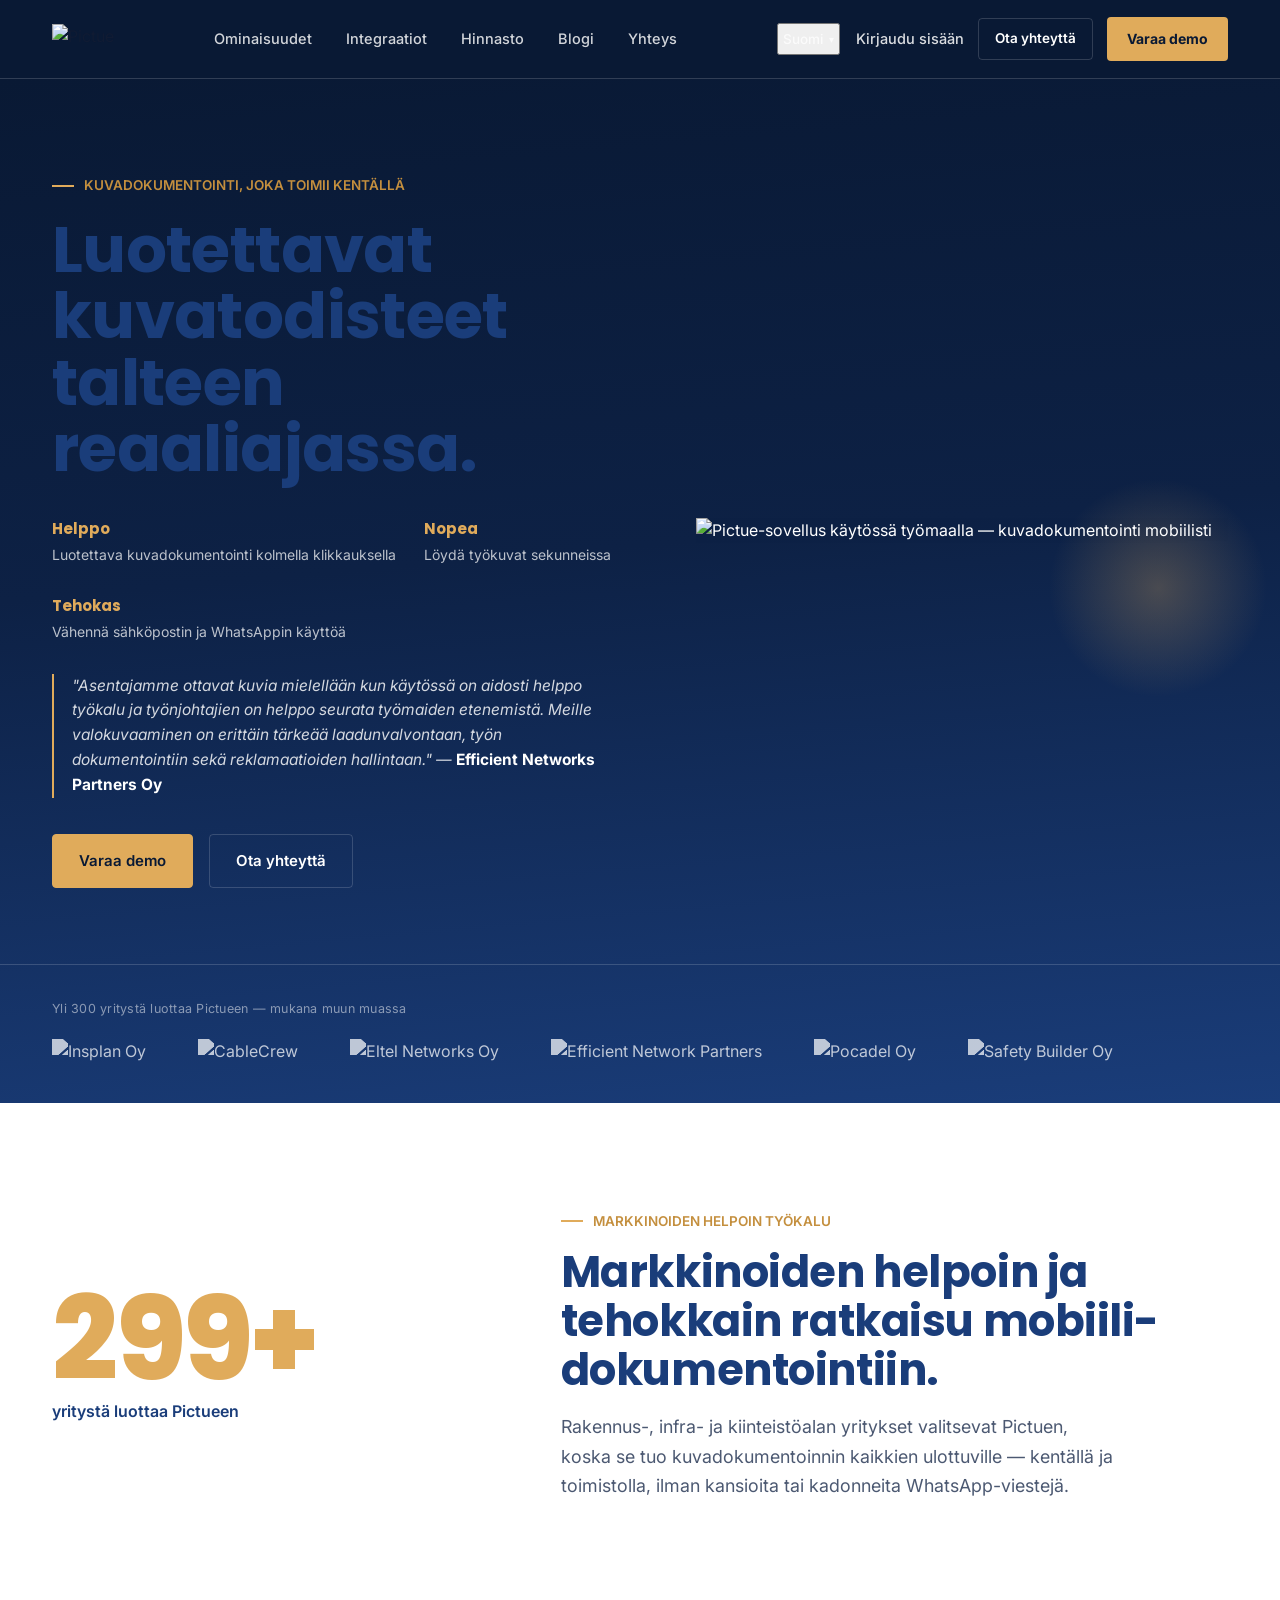
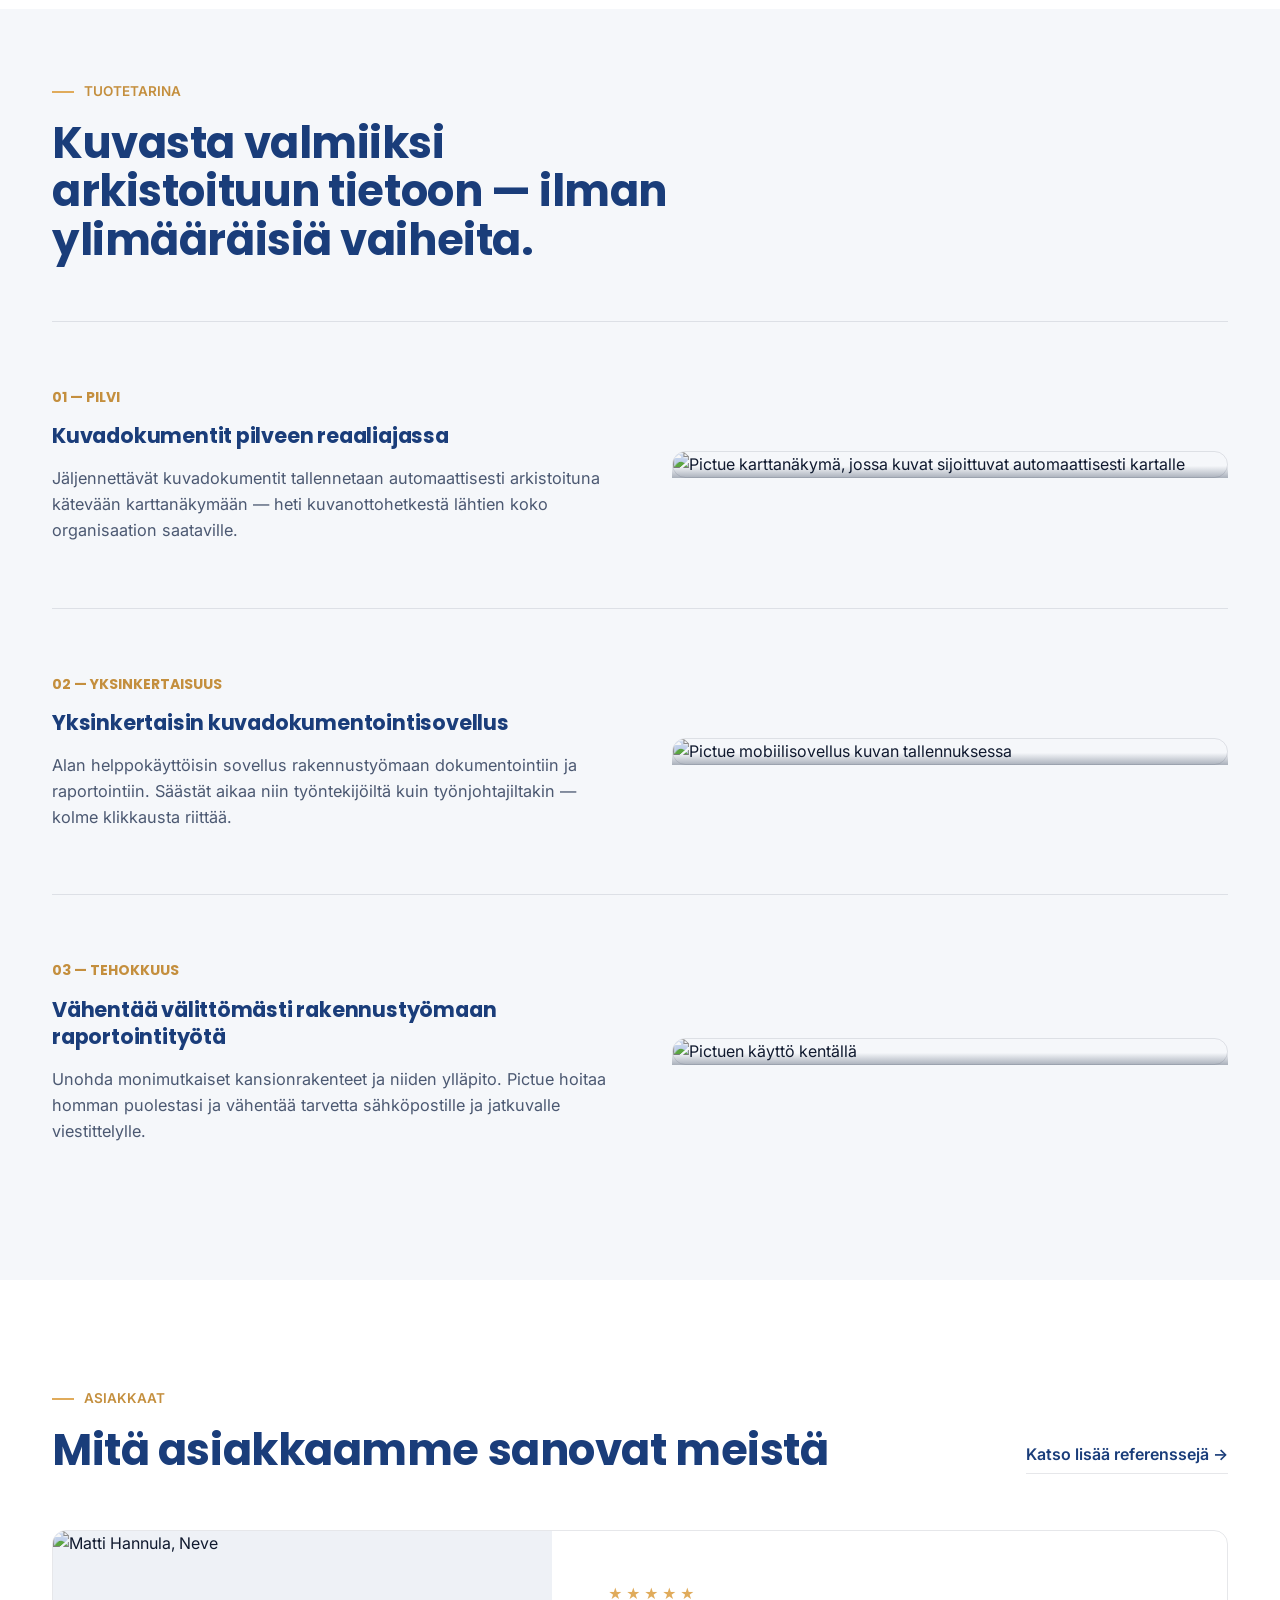
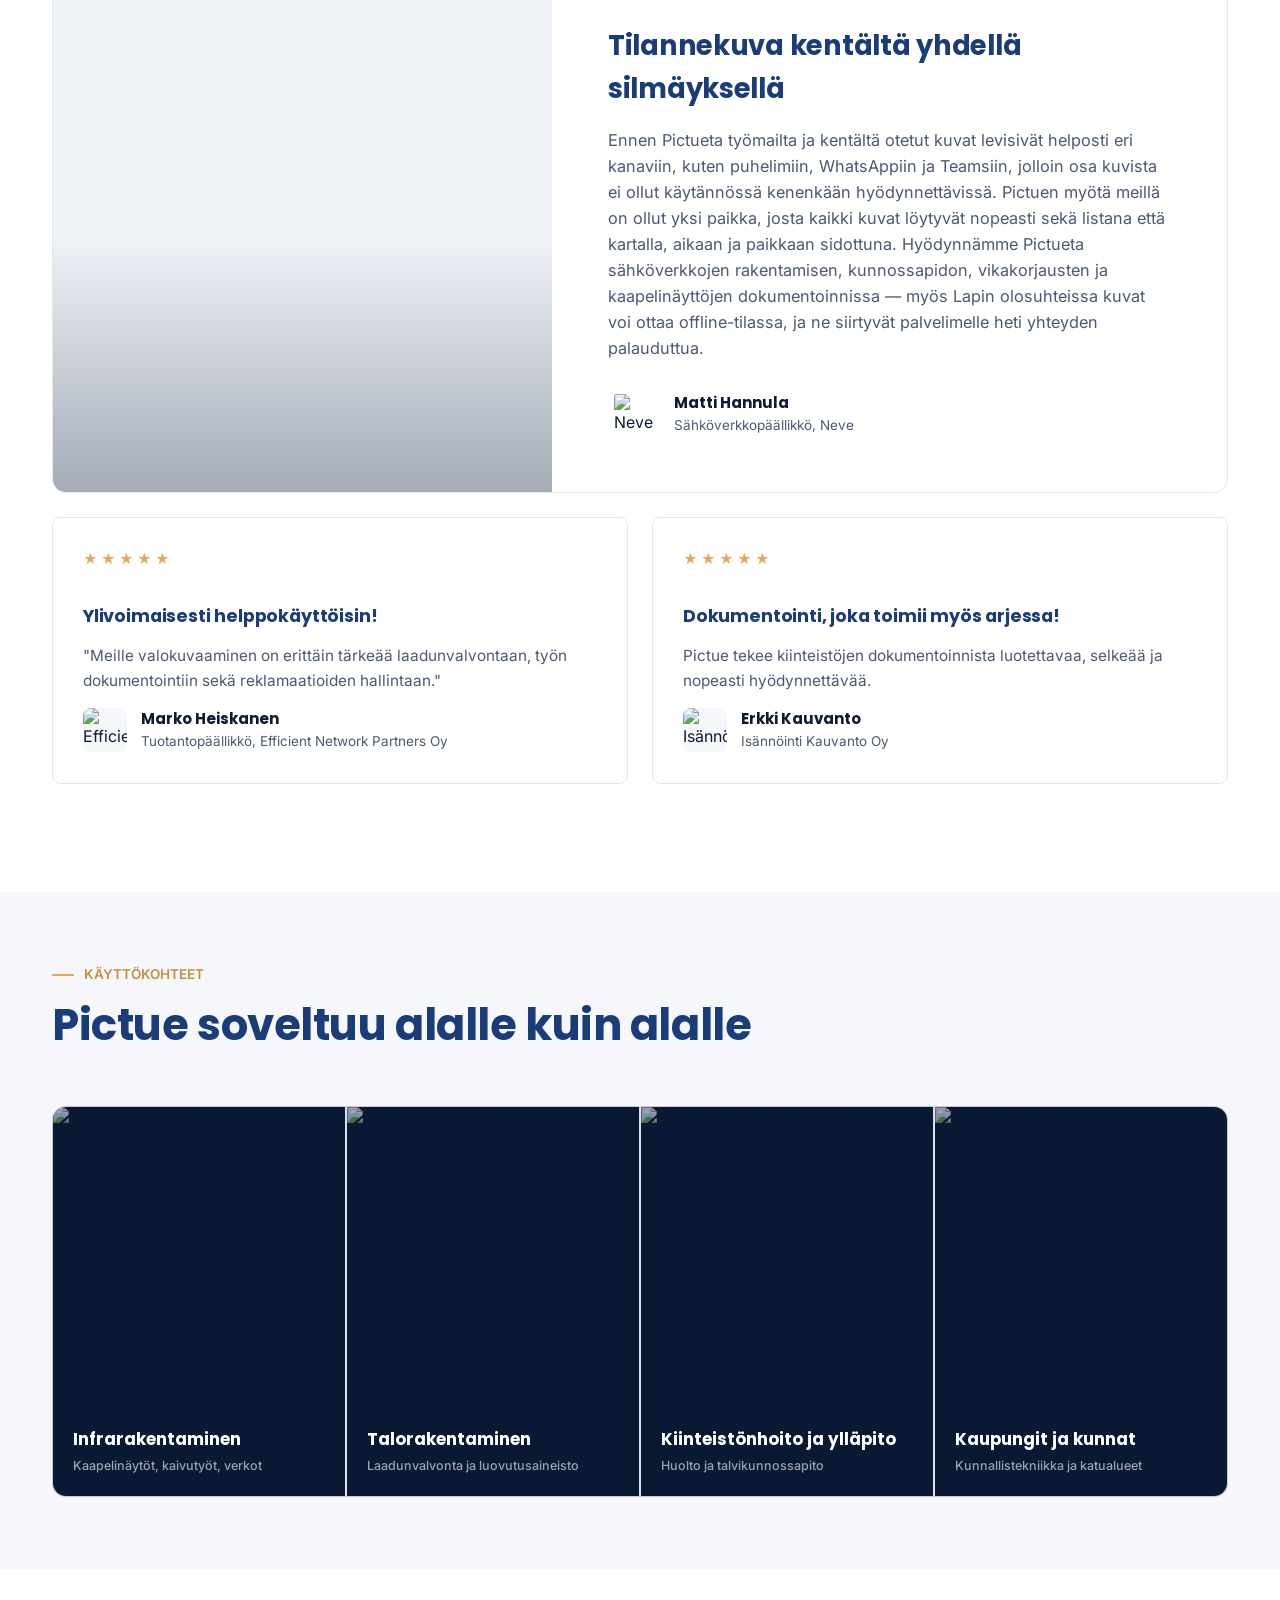
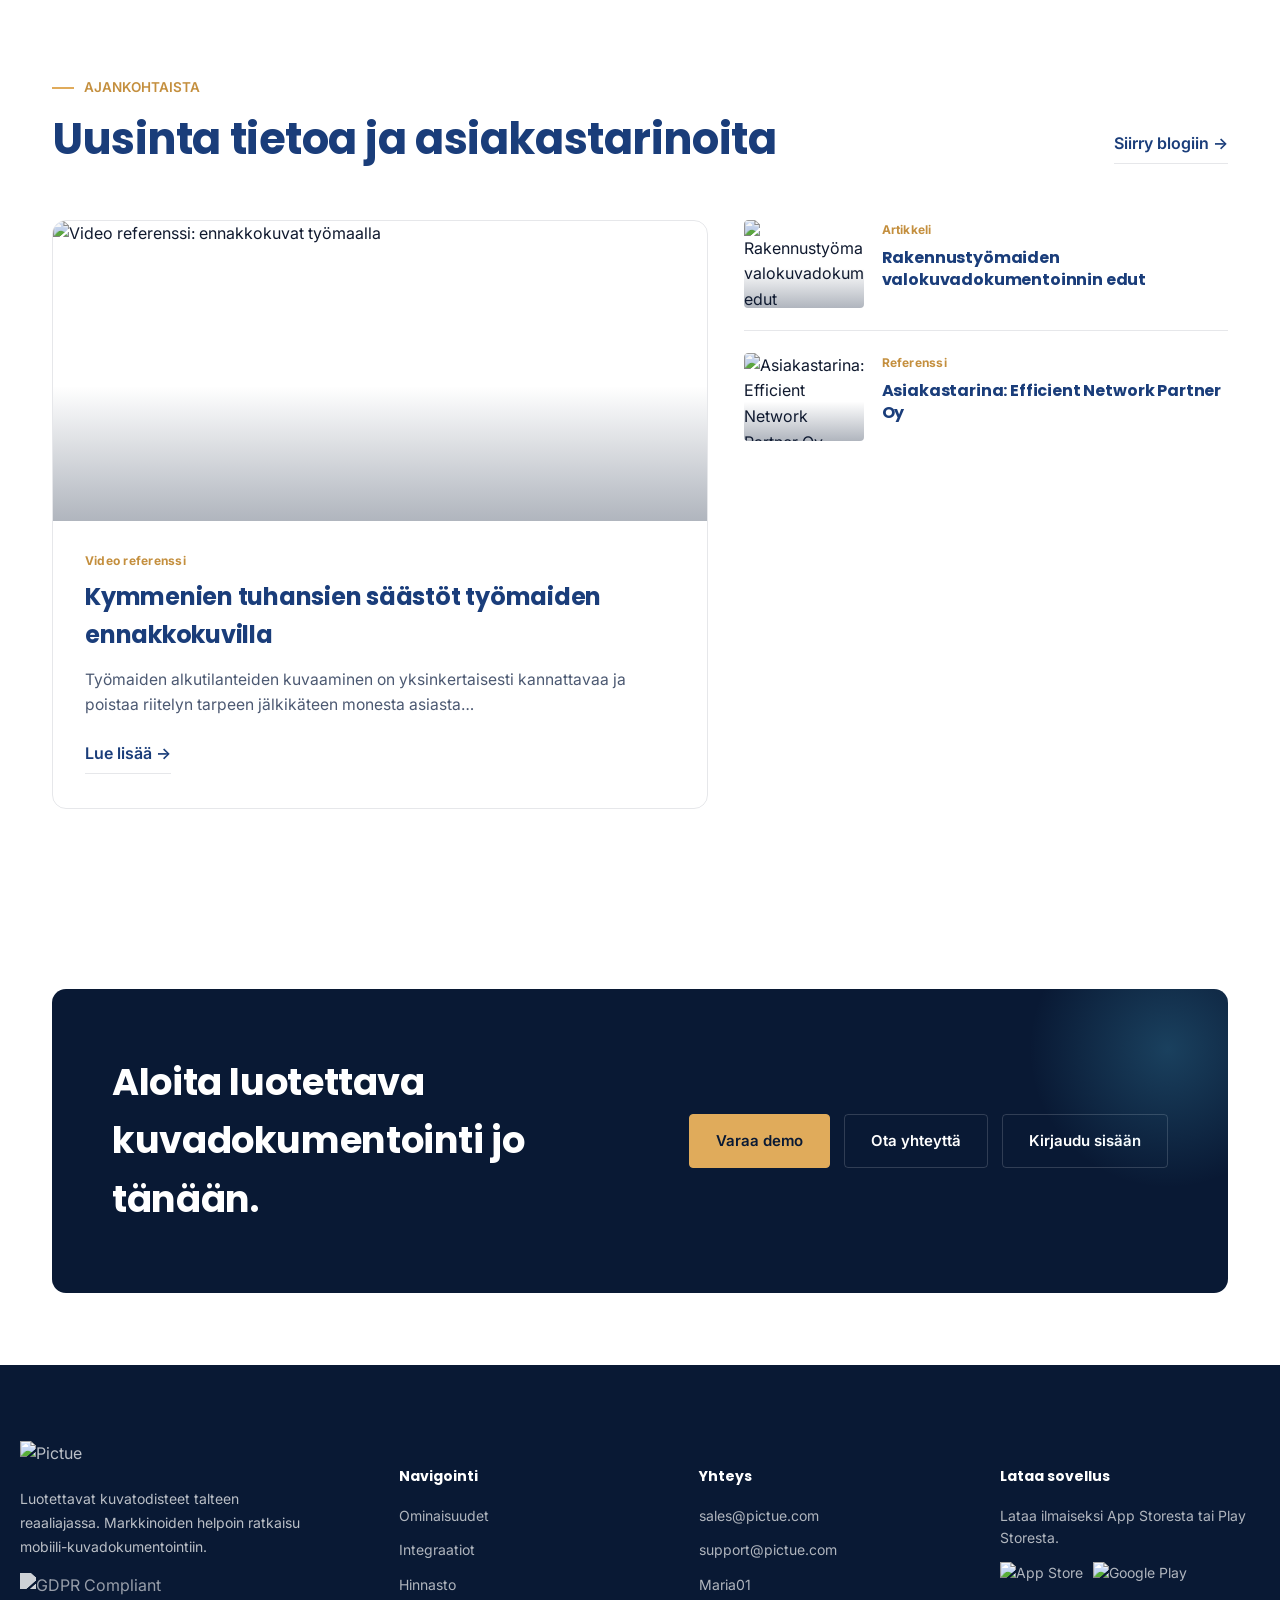
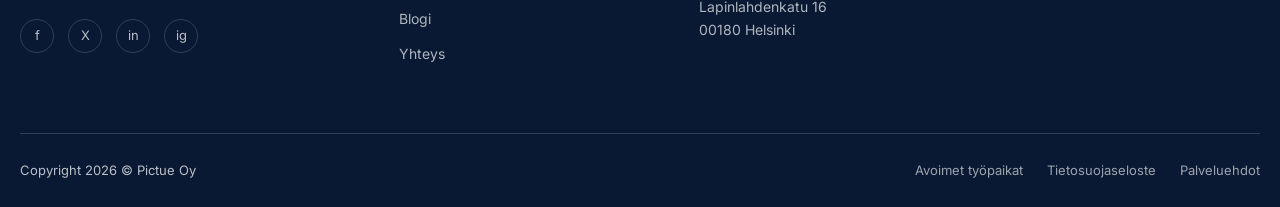
==== index.html @ f43bb25a "Add files via upload" ====
<!DOCTYPE html>
<html lang="fi">
<head>
<meta charset="UTF-8">
<meta name="viewport" content="width=device-width, initial-scale=1">
<title>Pictue — Luotettavat kuvatodisteet talteen reaaliajassa</title>
<meta name="description" content="Pictue on markkinoiden helpoin ja tehokkain ratkaisu mobiili-kuvadokumentointiin. Jo yli 300 yritystä luottaa Pictueen.">
<meta property="og:title" content="Pictue — Luotettavat kuvatodisteet talteen reaaliajassa">
<meta property="og:description" content="Markkinoiden helpoin ja tehokkain ratkaisu mobiili-dokumentointiin.">
<meta property="og:image" content="https://pictue.com/hubfs/Pictue-2.4.11-Kuvastatus.webp">
<meta property="og:type" content="website">
<link rel="stylesheet" href="styles.css">
</head>
<body>
<a href="#main" class="skip-link">Siirry sisältöön</a>

<header class="site-header">
  <div class="container nav-row">
    <a href="index.html" class="brand" aria-label="Pictue etusivulle"><img src="assets/Pictue-Logo-Light.png" alt="Pictue"></a>
    <nav class="nav-links" aria-label="Päänavigaatio">
      <a href="ominaisuudet.html">Ominaisuudet</a>
      <a href="integraatiot.html">Integraatiot</a>
      <a href="hinnasto.html">Hinnasto</a>
      <a href="blogi.html">Blogi</a>
      <a href="yhteys.html">Yhteys</a>
    </nav>
    <div class="nav-right">
      <div class="lang-switch">
        <button class="lang-current" aria-haspopup="true">Suomi <span class="chev">▾</span></button>
        <div class="lang-menu">
          <a href="index.html">Suomi</a>
          <a href="https://pictue.com/en-gb/frontpage">English – United Kingdom</a>
          <a href="https://pictue.com/sv-se/startsida">Svenska – Sverige</a>
        </div>
      </div>
      <div class="nav-cta">
        <a class="login" href="https://web.app.pictue.com">Kirjaudu sisään</a>
        <a class="btn-nav-outline" style="padding:9px 16px; font-size:13.5px; border-radius: var(--radius-s); font-weight:600;" href="yhteys.html">Ota yhteyttä</a>
        <a class="btn-nav" href="https://pictue.com/fi/varaa-esittely">Varaa demo</a>
      </div>
      <button class="burger" aria-label="Avaa valikko" aria-expanded="false"><span></span><span></span><span></span></button>
    </div>
  </div>
  <div class="mobile-panel">
    <a href="ominaisuudet.html">Ominaisuudet</a>
    <a href="integraatiot.html">Integraatiot</a>
    <a href="hinnasto.html">Hinnasto</a>
    <a href="blogi.html">Blogi</a>
    <a href="yhteys.html">Yhteys</a>
    <div class="mobile-ctas">
      <a class="btn btn-gold" href="https://pictue.com/fi/varaa-esittely">Varaa demo</a>
      <a class="btn btn-outline-light" href="yhteys.html">Ota yhteyttä</a>
      <a class="btn btn-outline-light" href="https://web.app.pictue.com">Kirjaudu sisään</a>
    </div>
    <div class="mobile-langs">
      <a href="index.html">FI</a>
      <a href="https://pictue.com/en-gb/frontpage">EN</a>
      <a href="https://pictue.com/sv-se/startsida">SV</a>
    </div>
  </div>
</header>

<main id="main">

  <!-- HERO -->
  <section class="hero">
    <div class="container hero-grid">
      <div class="reveal in">
        <div class="eyebrow">KUVADOKUMENTOINTI, JOKA TOIMII KENTÄLLÄ</div>
        <h1 class="display" style="margin-top:20px;">Luotettavat kuvatodisteet talteen reaaliajassa.</h1>
        <div class="hero-kicker">
          <div><strong>Helppo</strong>Luotettava kuvadokumentointi kolmella klikkauksella</div>
          <div><strong>Nopea</strong>Löydä työkuvat sekunneissa</div>
          <div><strong>Tehokas</strong>Vähennä sähköpostin ja WhatsAppin käyttöä</div>
        </div>
        <div class="hero-quote">
          "Asentajamme ottavat kuvia mielellään kun käytössä on aidosti helppo työkalu ja työnjohtajien on helppo seurata työmaiden etenemistä. Meille valokuvaaminen on erittäin tärkeää laadunvalvontaan, työn dokumentointiin sekä reklamaatioiden hallintaan." — <b>Efficient Networks Partners Oy</b>
        </div>
        <div class="hero-ctas">
          <a class="btn btn-gold" href="https://pictue.com/fi/varaa-esittely">Varaa demo</a>
          <a class="btn btn-outline-light" href="yhteys.html">Ota yhteyttä</a>
        </div>
      </div>
      <div class="hero-visual reveal in" style="transition-delay:.15s;">
        <img src="https://pictue.com/hubfs/Pictue-Mobile-Documentation-Work%20(1).png" alt="Pictue-sovellus käytössä työmaalla — kuvadokumentointi mobiilisti">
      </div>
    </div>
    <div class="logo-strip">
      <div class="container">
        <div class="label">Yli 300 yritystä luottaa Pictueen — mukana muun muassa</div>
        <div class="logo-track">
          <a href="https://www.insplan.fi/"><img src="https://pictue.com/hs-fs/hubfs/Pictue-Asiakas-Insplan-Oy.png?width=300&height=133&name=Pictue-Asiakas-Insplan-Oy.png" alt="Insplan Oy"></a>
          <a href="https://www.cablecrew.fi/en/"><img src="https://pictue.com/hs-fs/hubfs/Pictue-Referenssi-CableCrew-Logo.png?width=1106&height=146&name=Pictue-Referenssi-CableCrew-Logo.png" alt="CableCrew"></a>
          <a href="https://www.eltelnetworks.fi/"><img src="https://pictue.com/hs-fs/hubfs/Pictue-Eltel-Networks-Oy.png?width=298&height=196&name=Pictue-Eltel-Networks-Oy.png" alt="Eltel Networks Oy"></a>
          <a href="https://enp.fi/"><img src="https://pictue.com/hs-fs/hubfs/Pictue-Efficient-Network-Partner.png?width=405&height=165&name=Pictue-Efficient-Network-Partner.png" alt="Efficient Network Partners"></a>
          <a href="https://pocadel.fi/"><img src="https://pictue.com/hs-fs/hubfs/Pictue-Pocadel-Oy%20(1).png?width=1540&height=500&name=Pictue-Pocadel-Oy%20(1).png" alt="Pocadel Oy"></a>
          <a href="https://www.safetybuilder.fi/"><img src="https://pictue.com/hs-fs/hubfs/Pictue-Safety-Builder-Oy.png?width=1536&height=313&name=Pictue-Safety-Builder-Oy.png" alt="Safety Builder Oy"></a>
        </div>
      </div>
    </div>
  </section>

  <!-- PROOF -->
  <section class="section-pad">
    <div class="container proof reveal">
      <div>
        <div class="proof-number"><span data-count-to="300" data-suffix="+">0+</span></div>
        <p style="margin-top:8px; font-weight:600; color:var(--navy);">yritystä luottaa Pictueen</p>
      </div>
      <div>
        <div class="eyebrow">MARKKINOIDEN HELPOIN TYÖKALU</div>
        <h2 class="section-title" style="margin-top:16px;">Markkinoiden helpoin ja tehokkain ratkaisu mobiili­dokumentointiin.</h2>
        <p class="lede" style="margin-top:18px; max-width:560px;">Rakennus-, infra- ja kiinteistöalan yritykset valitsevat Pictuen, koska se tuo kuvadokumentoinnin kaikkien ulottuville — kentällä ja toimistolla, ilman kansioita tai kadonneita WhatsApp-viestejä.</p>
      </div>
    </div>
  </section>

  <!-- PRODUCT STORY -->
  <section class="on-mist section-pad-sm">
    <div class="container">
      <div class="section-head reveal">
        <div>
          <div class="eyebrow">TUOTETARINA</div>
          <h2 class="section-title" style="margin-top:16px; max-width:640px;">Kuvasta valmiiksi arkistoituun tietoon — ilman ylimääräisiä vaiheita.</h2>
        </div>
      </div>

      <div class="story-row">
        <div class="story-copy reveal-left">
          <div class="story-index">01 — PILVI</div>
          <h3 class="card-title">Kuvadokumentit pilveen reaaliajassa</h3>
          <p>Jäljennettävät kuvadokumentit tallennetaan automaattisesti arkistoituna kätevään karttanäkymään — heti kuvanottohetkestä lähtien koko organisaation saataville.</p>
        </div>
        <div class="story-media reveal-right"><a class="img-fade" href="#"><img src="https://pictue.com/hs-fs/hubfs/Pictue-Photo-Documentation-Web-W.png?width=1710&height=1346&name=Pictue-Photo-Documentation-Web-W.png" alt="Pictue karttanäkymä, jossa kuvat sijoittuvat automaattisesti kartalle"></a></div>
      </div>

      <div class="story-row reverse">
        <div class="story-copy reveal-right">
          <div class="story-index">02 — YKSINKERTAISUUS</div>
          <h3 class="card-title">Yksinkertaisin kuvadokumentointisovellus</h3>
          <p>Alan helppokäyttöisin sovellus rakennustyömaan dokumentointiin ja raportointiin. Säästät aikaa niin työntekijöiltä kuin työnjohtajiltakin — kolme klikkausta riittää.</p>
        </div>
        <div class="story-media reveal-left"><a class="img-fade" href="#"><img src="https://pictue.com/hs-fs/hubfs/Pictue-Photo-Documentation-App-W.png?width=650&height=778&name=Pictue-Photo-Documentation-App-W.png" alt="Pictue mobiilisovellus kuvan tallennuksessa"></a></div>
      </div>

      <div class="story-row">
        <div class="story-copy reveal-left">
          <div class="story-index">03 — TEHOKKUUS</div>
          <h3 class="card-title">Vähentää välittömästi rakennustyömaan raportointityötä</h3>
          <p>Unohda monimutkaiset kansionrakenteet ja niiden ylläpito. Pictue hoitaa homman puolestasi ja vähentää tarvetta sähköpostille ja jatkuvalle viestittelylle.</p>
        </div>
        <div class="story-media reveal-right"><a class="img-fade" href="#"><img src="https://pictue.com/hubfs/Pictue-Mobile-Documentation-Work%20(1).png" alt="Pictuen käyttö kentällä"></a></div>
      </div>
    </div>
  </section>

  <!-- TESTIMONIALS -->
  <section class="section-pad">
    <div class="container">
      <div class="section-head reveal">
        <div>
          <div class="eyebrow">ASIAKKAAT</div>
          <h2 class="section-title" style="margin-top:16px;">Mitä asiakkaamme sanovat meistä</h2>
        </div>
        <a class="btn-ghost" href="https://pictue.com/referenssit">Katso lisää referenssejä →</a>
      </div>

      <div class="testimonial-feature reveal-zoom">
        <div class="tf-media img-fade">
          <img src="https://pictue.com/hs-fs/hubfs/matti-hannula.jpeg?width=600&height=600&name=matti-hannula.jpeg" alt="Matti Hannula, Neve">
        </div>
        <div class="tf-body">
          <div class="stars">★★★★★</div>
          <h3>Tilannekuva kentältä yhdellä silmäyksellä</h3>
          <p class="quote">Ennen Pictueta työmailta ja kentältä otetut kuvat levisivät helposti eri kanaviin, kuten puhelimiin, WhatsAppiin ja Teamsiin, jolloin osa kuvista ei ollut käytännössä kenenkään hyödynnettävissä. Pictuen myötä meillä on ollut yksi paikka, josta kaikki kuvat löytyvät nopeasti sekä listana että kartalla, aikaan ja paikkaan sidottuna. Hyödynnämme Pictueta sähköverkkojen rakentamisen, kunnossapidon, vikakorjausten ja kaapelinäyttöjen dokumentoinnissa — myös Lapin olosuhteissa kuvat voi ottaa offline-tilassa, ja ne siirtyvät palvelimelle heti yhteyden palauduttua.</p>
          <div class="tf-person">
            <img src="https://pictue.com/hs-fs/hubfs/neve_logo_orig_4col.png?width=200&height=200&name=neve_logo_orig_4col.png" alt="Neve logo" style="border-radius:8px; object-fit:contain; background:#fff; padding:6px;">
            <div>
              <div class="name">Matti Hannula</div>
              <div class="role">Sähköverkkopäällikkö, Neve</div>
            </div>
          </div>
        </div>
      </div>

      <div class="mini-testimonials reveal-stagger">
        <div class="mini-card">
          <div class="stars">★★★★★</div>
          <h4>Ylivoimaisesti helppokäyttöisin!</h4>
          <p>"Meille valokuvaaminen on erittäin tärkeää laadunvalvontaan, työn dokumentointiin sekä reklamaatioiden hallintaan."</p>
          <div class="tf-person">
            <img src="https://pictue.com/hs-fs/hubfs/ENP-logo-2023.png?width=80&height=33&name=ENP-logo-2023.png" alt="Efficient Network Partners Oy" style="width:44px; height:44px; border-radius:8px; object-fit:contain; background:var(--mist);">
            <div><div class="name">Marko Heiskanen</div><div class="role">Tuotantopäällikkö, Efficient Network Partners Oy</div></div>
          </div>
        </div>
        <div class="mini-card">
          <div class="stars">★★★★★</div>
          <h4>Dokumentointi, joka toimii myös arjessa!</h4>
          <p>Pictue tekee kiinteistöjen dokumentoinnista luotettavaa, selkeää ja nopeasti hyödynnettävää.</p>
          <div class="tf-person">
            <img src="https://pictue.com/hs-fs/hubfs/Is%C3%A4nn%C3%B6inti%20kauvanto.png?width=100&height=37&name=Is%C3%A4nn%C3%B6inti%20kauvanto.png" alt="Isännöinti Kauvanto Oy" style="width:44px; height:44px; border-radius:8px; object-fit:contain; background:var(--mist);">
            <div><div class="name">Erkki Kauvanto</div><div class="role">Isännöinti Kauvanto Oy</div></div>
          </div>
        </div>
      </div>
    </div>
  </section>

  <!-- INDUSTRIES -->
  <section class="on-mist section-pad-sm">
    <div class="container">
      <div class="section-head reveal">
        <div>
          <div class="eyebrow">KÄYTTÖKOHTEET</div>
          <h2 class="section-title" style="margin-top:16px;">Pictue soveltuu alalle kuin alalle</h2>
        </div>
      </div>
      <div class="industry-strip reveal">
        <a class="industry-tile" href="https://pictue.com/fi/infrarakentaminen">
          <img src="https://pictue.com/hs-fs/hubfs/Pictue-Asennus-Kaivuluvat-768x51.png?width=768&height=512&name=Pictue-Asennus-Kaivuluvat-768x51.png" alt="Infrarakentaminen">
          <div class="tag">Infrarakentaminen<small>Kaapelinäytöt, kaivutyöt, verkot</small></div>
        </a>
        <a class="industry-tile" href="https://pictue.com/fi/talorakentaminen">
          <img src="https://pictue.com/hs-fs/hubfs/Pictue-Asennus-Lattialammitys-76.png?width=768&height=512&name=Pictue-Asennus-Lattialammitys-76.png" alt="Talorakentaminen">
          <div class="tag">Talorakentaminen<small>Laadunvalvonta ja luovutusaineisto</small></div>
        </a>
        <a class="industry-tile" href="https://pictue.com/fi/kiinteistonhoito">
          <img src="https://pictue.com/hs-fs/hubfs/Pictue-Asennus-Talvikunnossapito.png?width=768&height=512&name=Pictue-Asennus-Talvikunnossapito.png" alt="Kiinteistönhoito ja ylläpito">
          <div class="tag">Kiinteistönhoito ja ylläpito<small>Huolto ja talvikunnossapito</small></div>
        </a>
        <a class="industry-tile" href="https://pictue.com/fi/kaupungit-ja-kunnat">
          <img src="https://pictue.com/hs-fs/hubfs/Pictue-Kaupungit-ja-Kunnat-768x5.png?width=768&height=512&name=Pictue-Kaupungit-ja-Kunnat-768x5.png" alt="Kaupungit ja kunnat">
          <div class="tag">Kaupungit ja kunnat<small>Kunnallistekniikka ja katualueet</small></div>
        </a>
      </div>
    </div>
  </section>

  <!-- LATEST -->
  <section class="section-pad">
    <div class="container">
      <div class="section-head reveal">
        <div>
          <div class="eyebrow">AJANKOHTAISTA</div>
          <h2 class="section-title" style="margin-top:16px;">Uusinta tietoa ja asiakastarinoita</h2>
        </div>
        <a class="btn-ghost" href="blogi.html">Siirry blogiin →</a>
      </div>
      <div class="article-grid reveal-stagger">
        <a class="article-feature" href="https://pictue.com/fi/pictue-blog/savings-of-tens-of-thousands-with-advance-photos-of-construction-sites">
          <div class="img-fade"><img src="https://pictue.com/hs-fs/hubfs/Pictue-Kaupungit-ja-Kunnat-768x5-1.png?width=768&height=512&name=Pictue-Kaupungit-ja-Kunnat-768x5-1.png" alt="Video referenssi: ennakkokuvat työmaalla"></div>
          <div class="body">
            <span class="article-tag">Video referenssi</span>
            <h3>Kymmenien tuhansien säästöt työmaiden ennakkokuvilla</h3>
            <p>Työmaiden alkutilanteiden kuvaaminen on yksinkertaisesti kannattavaa ja poistaa riitelyn tarpeen jälkikäteen monesta asiasta…</p>
            <span class="btn-ghost">Lue lisää →</span>
          </div>
        </a>
        <div class="article-list">
          <a class="article-row" href="https://pictue.com/fi/pictue-blog/the-benefits-of-photo-documentation-of-construction-sites">
            <div class="img-fade" style="width:120px; height:88px; border-radius: var(--radius-s); flex:none;"><img src="https://pictue.com/hs-fs/hubfs/Pictue-Rakennustyomaiden-Valokuv.png?width=2000&height=1125&name=Pictue-Rakennustyomaiden-Valokuv.png" alt="Rakennustyömaiden valokuvadokumentoinnin edut" style="width:100%; height:100%; object-fit:cover;"></div>
            <div><span class="article-tag">Artikkeli</span><h4>Rakennustyömaiden valokuvadokumentoinnin edut</h4></div>
          </a>
          <a class="article-row" href="https://pictue.com/fi/pictue-blog/customer-story-efficient-network-partner-oy">
            <div class="img-fade" style="width:120px; height:88px; border-radius: var(--radius-s); flex:none;"><img src="https://pictue.com/hs-fs/hubfs/Pictue-Asiakastarina-Efficient-N.png?width=1920&height=1280&name=Pictue-Asiakastarina-Efficient-N.png" alt="Asiakastarina: Efficient Network Partner Oy" style="width:100%; height:100%; object-fit:cover;"></div>
            <div><span class="article-tag">Referenssi</span><h4>Asiakastarina: Efficient Network Partner Oy</h4></div>
          </a>
        </div>
      </div>
    </div>
  </section>

  <!-- CTA BAND -->
  <section class="section-pad-sm">
    <div class="container">
      <div class="cta-band reveal">
        <h2>Aloita luotettava kuvadokumentointi jo tänään.</h2>
        <div class="cta-actions">
          <a class="btn btn-gold" href="https://pictue.com/fi/varaa-esittely">Varaa demo</a>
          <a class="btn btn-outline-light" href="yhteys.html">Ota yhteyttä</a>
          <a class="btn btn-outline-light" href="https://web.app.pictue.com/login">Kirjaudu sisään</a>
        </div>
      </div>
    </div>
  </section>

</main>

<footer class="site-footer">
  <div class="container footer-top">
    <div class="footer-brand">
      <img src="assets/Pictue-Logo-Light.png" alt="Pictue">
      <p>Luotettavat kuvatodisteet talteen reaaliajassa. Markkinoiden helpoin ratkaisu mobiili-kuvadokumentointiin.</p>
      <img class="gdpr-badge" src="https://pictue.com/hs-fs/hubfs/Pictue-GDPR-Compliant.png" alt="GDPR Compliant">
      <div class="social-row">
        <a href="https://www.facebook.com/pictueofficial" aria-label="Facebook">f</a>
        <a href="https://x.com/Pictue_official" aria-label="X">X</a>
        <a href="https://www.linkedin.com/company/83029301" aria-label="LinkedIn">in</a>
        <a href="https://www.instagram.com/pictue_official" aria-label="Instagram">ig</a>
      </div>
    </div>
    <div class="footer-col">
      <h5>Navigointi</h5>
      <a href="ominaisuudet.html">Ominaisuudet</a>
      <a href="integraatiot.html">Integraatiot</a>
      <a href="hinnasto.html">Hinnasto</a>
      <a href="blogi.html">Blogi</a>
      <a href="yhteys.html">Yhteys</a>
    </div>
    <div class="footer-col">
      <h5>Yhteys</h5>
      <a href="mailto:sales@pictue.com">sales@pictue.com</a>
      <a href="mailto:support@pictue.com">support@pictue.com</a>
      <p>Maria01<br>Lapinlahdenkatu 16<br>00180 Helsinki</p>
    </div>
    <div class="footer-col">
      <h5>Lataa sovellus</h5>
      <p>Lataa ilmaiseksi App Storesta tai Play Storesta.</p>
      <div class="app-badges">
        <a href="https://apps.apple.com/fi/app/pictue/id1658549535?platform=iphone"><img src="https://pictue.com/hs-fs/hubfs/Pictue-Download-on-the-App-Store.png?width=300&height=92&name=Pictue-Download-on-the-App-Store.png" alt="App Store"></a>
        <a href="https://play.google.com/store/apps/details?id=com.pictue.pictue"><img src="https://pictue.com/hs-fs/hubfs/Pictue-Download-on-the-Play-Stor.png?width=300&height=92&name=Pictue-Download-on-the-Play-Stor.png" alt="Google Play"></a>
      </div>
    </div>
  </div>
  <div class="container footer-bottom">
    <span>Copyright 2026 © Pictue Oy</span>
    <div>
      <a href="#">Avoimet työpaikat</a>
      <a href="https://pictue.com/privacy-policy/">Tietosuojaseloste</a>
      <a href="#">Palveluehdot</a>
    </div>
  </div>
</footer>

<script src="script.js"></script>
</body>
</html>
---- styles.css ----
/* ==========================================================================
   PICTUE — Premium redesign design system
   Color: #1A3D7A (navy, dominant) · #E0AB5B (gold, premium emphasis)
   #56CCF4 (cyan, interactive/secondary) · #FFFFFF (breathing space)
   Type: Sora (display) / Inter (body)
   ========================================================================== */

@import url('https://fonts.googleapis.com/css2?family=Poppins:wght@400;500;600;700;800&family=Inter:wght@400;500;600;700&display=swap');

:root{
  --navy: #1A3D7A;
  --navy-700: #14315F;
  --navy-900: #0D2145;
  --navy-950: #091934;
  --gold: #E0AB5B;
  --gold-600: #C48F3E;
  --cyan: #56CCF4;
  --cyan-600: #2FB4E0;
  --white: #FFFFFF;
  --ink: #101B33;
  --ink-soft: #4C5972;
  --mist: #F5F7FA;
  --mist-2: #EEF1F6;
  --line: rgba(16,27,51,0.10);
  --line-on-navy: rgba(255,255,255,0.16);

  --font-display: 'Poppins', 'Inter', system-ui, sans-serif;
  --font-body: 'Inter', 'Poppins', system-ui, sans-serif;

  --container: 1240px;
  --radius-s: 4px;
  --radius-m: 8px;
  --radius-l: 14px;
  --ease: cubic-bezier(.22,.68,0,1);
}

*,*::before,*::after{ box-sizing: border-box; }
html{ scroll-behavior: smooth; }
body{
  margin:0;
  font-family: var(--font-body);
  color: var(--ink);
  background: var(--white);
  -webkit-font-smoothing: antialiased;
  line-height: 1.6;
  font-size: 16px;
}
img{ max-width:100%; display:block; }
a{ color: inherit; text-decoration:none; }
ul{ margin:0; padding:0; list-style:none; }
button{ font-family: inherit; cursor:pointer; }
h1,h2,h3,h4{ font-family: var(--font-display); margin:0; color: var(--navy); font-weight:700; letter-spacing:-0.01em; }
p{ margin:0; }

.container{ max-width: var(--container); margin:0 auto; padding: 0 32px; }

@media (max-width: 720px){
  .container{ padding: 0 20px; }
  body{ font-size: 15.5px; }
}

/* ---------- Utility type scale ---------- */
.eyebrow{
  font-family: var(--font-body);
  font-size: 13.5px;
  font-weight: 600;
  color: var(--gold-600);
  display:flex;
  align-items:center;
  gap:10px;
}
.eyebrow::before{
  content:"";
  width:22px; height:2px;
  background: var(--gold);
  display:inline-block;
}
h1.display{ font-size: clamp(2.5rem, 5vw, 4.1rem); line-height: 1.04; }
h2.section-title{ font-size: clamp(1.9rem, 3.4vw, 2.8rem); line-height: 1.12; }
h3.card-title{ font-size: 1.3rem; line-height: 1.3; }
.lede{ font-size: clamp(1.05rem, 1.4vw, 1.2rem); color: var(--ink-soft); line-height:1.65; max-width: 640px; }

/* ---------- Buttons ---------- */
.btn{
  position:relative;
  display:inline-flex; align-items:center; justify-content:center; gap:8px;
  padding: 14px 26px;
  border-radius: var(--radius-s);
  font-weight: 600;
  font-size: 15px;
  border: 1px solid transparent;
  transition: transform .3s var(--ease), background .3s var(--ease), border-color .3s var(--ease), color .3s var(--ease), box-shadow .3s var(--ease);
  white-space: nowrap;
  overflow: hidden;
  isolation: isolate;
}
.btn::before{
  content:"";
  position:absolute; inset:0;
  background: linear-gradient(120deg, transparent 20%, rgba(255,255,255,.35) 42%, rgba(255,255,255,.35) 48%, transparent 70%);
  transform: translateX(-130%);
  transition: transform .65s var(--ease);
  z-index:1;
  pointer-events:none;
}
.btn:hover::before{ transform: translateX(130%); }
.btn > *{ position:relative; z-index:2; }
.btn-primary{ background: var(--navy); color:#fff; border-color: var(--navy); }
.btn-primary:hover{ background:#fff; color: var(--navy); border-color: var(--navy); transform: translateY(-3px); box-shadow: 0 14px 28px rgba(26,61,122,.22); }
.btn-gold{ background: var(--gold); color: var(--navy-950); border-color: var(--gold); }
.btn-gold:hover{ background: var(--navy); color: var(--gold); border-color: var(--navy); transform: translateY(-3px); box-shadow: 0 14px 28px rgba(13,33,69,.28); }
.btn-outline{ border-color: var(--navy); color: var(--navy); background:transparent; }
.btn-outline:hover{ background: var(--navy); color:#fff; border-color: var(--navy); transform: translateY(-3px); box-shadow: 0 10px 22px rgba(13,33,69,.18); }
.btn-outline-light{ border-color: var(--line-on-navy); color:#fff; background:transparent; }
.btn-outline-light:hover{ border-color:#fff; background:#fff; color: var(--navy); transform: translateY(-3px); box-shadow: 0 10px 26px rgba(0,0,0,.25); }
.btn-ghost{ color: var(--navy); font-weight:600; display:inline-flex; align-items:center; gap:6px; padding: 6px 0; border-bottom: 1px solid var(--line); border-radius:0; transition: gap .25s var(--ease), border-color .25s var(--ease), color .25s var(--ease); }
.btn-ghost:hover{ border-color: var(--gold); color: var(--gold-600); gap:12px; }
.btn-ghost-light{ color:#fff; font-weight:600; display:inline-flex; align-items:center; gap:6px; padding:6px 0; border-bottom:1px solid var(--line-on-navy); border-radius:0; transition: gap .25s var(--ease), color .25s var(--ease), border-color .25s var(--ease); }
.btn-ghost-light:hover{ gap:12px; color: var(--gold); border-color: var(--gold); }
.btn-nav{ position:relative; overflow:hidden; isolation:isolate; background: var(--gold); color: var(--navy-950); transition: background .3s var(--ease), color .3s var(--ease), transform .3s var(--ease); }
.btn-nav:hover{ background: #fff; color: var(--navy); transform: translateY(-2px); }
.btn-nav::before{
  content:"";
  position:absolute; inset:0;
  background: linear-gradient(120deg, transparent 20%, rgba(255,255,255,.5) 42%, rgba(255,255,255,.5) 48%, transparent 70%);
  transform: translateX(-130%);
  transition: transform .6s var(--ease);
  z-index:1; pointer-events:none;
}
.btn-nav:hover::before{ transform: translateX(130%); }
.btn-nav > *{ position:relative; z-index:2; }
.btn-nav-outline{
  border: 1px solid var(--line-on-navy); color:#fff; background:transparent;
  transition: background .3s var(--ease), color .3s var(--ease), border-color .3s var(--ease), transform .3s var(--ease);
}
.btn-nav-outline:hover{ background:#fff; color: var(--navy); border-color:#fff; transform: translateY(-2px); }

/* ---------- Header / Nav ---------- */
.site-header{
  position: sticky; top:0; z-index: 200;
  background: var(--navy-950);
  border-bottom: 1px solid var(--line-on-navy);
}
.nav-row{
  display:flex; align-items:center; justify-content:space-between;
  height: 78px;
  transition: height .3s var(--ease);
}
.site-header.scrolled .nav-row{ height: 62px; }
.brand img{ height: 30px; width:auto; }
.nav-links{ display:flex; align-items:center; gap: 34px; }
.nav-links a{
  font-size: 14.5px; font-weight:500; color: rgba(255,255,255,.82);
  position:relative; padding: 6px 0;
  transition: color .2s;
}
.nav-links a:hover, .nav-links a.active{ color:#fff; }
.nav-links a.active::after{
  content:""; position:absolute; left:0; right:0; bottom:-2px; height:2px; background: var(--gold);
}
.nav-right{ display:flex; align-items:center; gap:16px; }
.lang-switch{ position: relative; }
.lang-current{ display:flex; align-items:center; gap:6px; color: rgba(255,255,255,.75); font-size:13.5px; font-weight:500; padding:6px 4px; transition: color .2s; }
.lang-current .chev{ display:inline-block; transition: transform .25s var(--ease); font-size:10px; }
.lang-switch:hover .lang-current, .lang-switch:focus-within .lang-current{ color:#fff; }
.lang-switch:hover .chev, .lang-switch:focus-within .chev{ transform: rotate(180deg); }
.lang-menu{
  position:absolute; top: 100%; right:0; margin-top:12px;
  background:#fff; border-radius: var(--radius-m); box-shadow: 0 20px 50px rgba(9,25,52,.28);
  min-width:220px; padding:6px; display:none; z-index: 50;
  opacity:0; transform: translateY(-6px);
  transition: opacity .2s var(--ease), transform .2s var(--ease);
}
.lang-switch:hover .lang-menu, .lang-switch:focus-within .lang-menu{ display:block; opacity:1; transform:none; }
.lang-menu a{ display:flex; align-items:center; justify-content:space-between; padding:10px 12px; border-radius:6px; color: var(--ink); font-size:14px; font-weight:500; transition: background .2s, color .2s, padding-left .2s; }
.lang-menu a:hover{ background: var(--mist); color: var(--navy); padding-left:16px; }
.lang-menu a.current{ color: var(--navy); font-weight:700; }
.lang-menu a.current::after{ content:"✓"; color: var(--gold); }
.nav-cta{ display:flex; align-items:center; gap:14px; }
.nav-cta a.login{ color: rgba(255,255,255,.85); font-size:14.5px; font-weight:500; }
.nav-cta a.login:hover{ color:#fff; }
.btn-nav{
  background: var(--gold); color: var(--navy-950); font-weight:700; font-size: 14px;
  padding: 11px 20px; border-radius: var(--radius-s);
  transition: background .2s, transform .2s;
}
.btn-nav:hover{ background:#fff; transform: translateY(-1px); }
.burger{ display:none; background:none; border:0; width:28px; height:20px; position:relative; }
.burger span{ position:absolute; left:0; right:0; height:2px; background:#fff; transition: all .25s; }
.burger span:nth-child(1){ top:0; }
.burger span:nth-child(2){ top:9px; }
.burger span:nth-child(3){ top:18px; }
.mobile-panel{
  display:none; position:fixed; inset:62px 0 0 0; background: var(--navy-950); z-index:150;
  padding: 24px 24px 40px; overflow-y:auto;
}
.mobile-panel.open{ display:block; }
.mobile-panel a{ display:block; padding: 16px 4px; font-size: 20px; color:#fff; border-bottom:1px solid var(--line-on-navy); font-family: var(--font-display); font-weight:600; }
.mobile-panel .mobile-ctas{ margin-top:24px; display:flex; flex-direction:column; gap:12px; }
.mobile-panel .mobile-langs{ margin-top:28px; display:flex; gap:16px; }
.mobile-panel .mobile-langs a{ border:0; padding:8px 0; font-size:14px; color: rgba(255,255,255,.7); font-family: var(--font-body); font-weight:500; }

@media (max-width: 980px){
  .nav-links, .nav-cta .login, .nav-cta .btn-nav-outline{ display:none; }
  .burger{ display:block; }
  .nav-cta .btn-nav{ padding: 9px 14px; font-size: 13px; }
  .lang-switch{ display:none; }
}

/* ---------- Sections generic ---------- */
section{ position: relative; }
.section-pad{ padding: 108px 0; }
.section-pad-sm{ padding: 72px 0; }
@media (max-width: 720px){
  .section-pad{ padding: 68px 0; }
  .section-pad-sm{ padding: 48px 0; }
}
.on-navy{ background: var(--navy-950); color: #fff; }
.on-navy h2, .on-navy h3, .on-navy h1{ color:#fff; }
.on-mist{ background: var(--mist); }
.section-head{ display:flex; align-items:flex-end; justify-content:space-between; gap:40px; margin-bottom: 56px; }
.section-head .lede{ margin-top:14px; }
@media (max-width: 780px){
  .section-head{ flex-direction:column; align-items:flex-start; gap:20px; margin-bottom:36px; }
}

/* ---------- Reveal on scroll (directional) ---------- */
.reveal{ opacity:0; transform: translateY(26px); transition: opacity .8s var(--ease), transform .8s var(--ease); }
.reveal.in{ opacity:1; transform:none; }
.reveal-left{ opacity:0; transform: translateX(-46px); transition: opacity .8s var(--ease), transform .8s var(--ease); }
.reveal-left.in{ opacity:1; transform:none; }
.reveal-right{ opacity:0; transform: translateX(46px); transition: opacity .8s var(--ease), transform .8s var(--ease); }
.reveal-right.in{ opacity:1; transform:none; }
.reveal-down{ opacity:0; transform: translateY(-26px); transition: opacity .8s var(--ease), transform .8s var(--ease); }
.reveal-down.in{ opacity:1; transform:none; }
.reveal-zoom{ opacity:0; transform: scale(.92); transition: opacity .8s var(--ease), transform .8s var(--ease); }
.reveal-zoom.in{ opacity:1; transform:none; }

.reveal-stagger > *{ opacity:0; transform: translateY(22px); transition: opacity .7s var(--ease), transform .7s var(--ease); }
.reveal-stagger.in > *{ opacity:1; transform:none; }
.reveal-stagger.in > *:nth-child(1){ transition-delay: .02s; }
.reveal-stagger.in > *:nth-child(2){ transition-delay: .10s; }
.reveal-stagger.in > *:nth-child(3){ transition-delay: .18s; }
.reveal-stagger.in > *:nth-child(4){ transition-delay: .26s; }
.reveal-stagger.in > *:nth-child(5){ transition-delay: .34s; }
.reveal-stagger.in > *:nth-child(6){ transition-delay: .42s; }

.reveal-stagger-x > *{ opacity:0; transform: translateX(-30px); transition: opacity .7s var(--ease), transform .7s var(--ease); }
.reveal-stagger-x.in > *{ opacity:1; transform:none; }
.reveal-stagger-x.in > *:nth-child(1){ transition-delay: .02s; }
.reveal-stagger-x.in > *:nth-child(2){ transition-delay: .10s; }
.reveal-stagger-x.in > *:nth-child(3){ transition-delay: .18s; }
.reveal-stagger-x.in > *:nth-child(4){ transition-delay: .26s; }
.reveal-stagger-x.in > *:nth-child(5){ transition-delay: .34s; }
.reveal-stagger-x.in > *:nth-child(6){ transition-delay: .42s; }

@media (prefers-reduced-motion: reduce){
  .reveal, .reveal-left, .reveal-right, .reveal-down, .reveal-zoom,
  .reveal-stagger > *, .reveal-stagger-x > *{ opacity:1 !important; transform:none !important; transition:none !important; }
}

/* ---------- Image fade / soft-focus reveal on hover ---------- */
.img-fade{ position:relative; overflow:hidden; display:block; }
.img-fade img{ transition: filter .55s var(--ease), transform .55s var(--ease); filter: saturate(.9) brightness(.97); }
.img-fade::after{
  content:"";
  position:absolute; inset:0;
  background: linear-gradient(180deg, rgba(9,25,52,0) 55%, rgba(9,25,52,.32) 100%);
  opacity:1;
  transition: opacity .5s var(--ease);
  pointer-events:none;
}
.img-fade:hover img{ filter: saturate(1.05) brightness(1.02); transform: scale(1.035); }
.img-fade:hover::after{ opacity:.35; }

.img-blur-reveal{ position:relative; overflow:hidden; display:block; }
.img-blur-reveal img{ transition: filter .6s var(--ease), transform .6s var(--ease); filter: blur(3px) brightness(.94); transform: scale(1.04); }
.img-blur-reveal:hover img, .img-blur-reveal.in img{ filter: blur(0) brightness(1); transform: scale(1); }

/* ---------- Hero ---------- */
.hero{
  background: linear-gradient(175deg, var(--navy-950) 0%, var(--navy-900) 46%, var(--navy) 100%);
  color:#fff;
  padding: 96px 0 0;
  overflow:hidden;
}
.hero-grid{
  display:grid; grid-template-columns: 1.05fr .95fr; gap: 56px; align-items:center;
  padding-bottom: 76px;
}
.hero-kicker{ display:flex; gap:28px; flex-wrap:wrap; margin: 34px 0 30px; }
.hero-kicker div{ font-size: 14px; color: rgba(255,255,255,.72); }
.hero-kicker strong{ display:block; color: var(--gold); font-family: var(--font-display); font-size:15px; margin-bottom:3px; }
.hero-quote{
  border-left: 2px solid var(--gold);
  padding-left: 18px;
  margin: 30px 0 36px;
  font-size: 15.5px;
  color: rgba(255,255,255,.82);
  max-width: 560px;
  font-style: italic;
}
.hero-quote b{ font-style: normal; color:#fff; }
.hero-ctas{ display:flex; gap:16px; flex-wrap:wrap; }
.hero-visual{ position:relative; }
.hero-visual img{
  display:block;
  width:100%;
  -webkit-mask-image: linear-gradient(180deg, #000 78%, transparent 100%);
  mask-image: linear-gradient(180deg, #000 78%, transparent 100%);
  filter: drop-shadow(0 30px 50px rgba(0,0,0,.35));
}
.hero-visual::before{
  content:"";
  position:absolute; top:-40px; right:-40px; width:220px; height:220px;
  background: radial-gradient(circle, rgba(224,171,91,.28), transparent 70%);
  z-index:0;
}
@media (max-width: 980px){
  .hero-grid{ grid-template-columns: 1fr; padding-bottom:50px; }
  .hero{ padding-top: 56px; }
  .hero-visual{ margin: 0 -20px; }
  .hero-visual img{ width: calc(100% + 40px); max-width:none; }
}

/* ---------- Logo strip ---------- */
.logo-strip{ padding: 34px 0; border-top: 1px solid var(--line-on-navy); }
.logo-strip .label{ font-size:12.5px; letter-spacing:.02em; color: rgba(255,255,255,.5); margin-bottom:20px; }
.logo-track{ display:flex; align-items:center; gap: 52px; flex-wrap:wrap; }
.logo-track img{ height: 30px; width:auto; object-fit:contain; filter: brightness(0) invert(1); opacity:.72; transition: opacity .2s; }
.logo-track img:hover{ opacity:1; }
.logo-strip.light{ border-top: 1px solid var(--line); }
.logo-strip.light .label{ color: var(--ink-soft); }
.logo-strip.light .logo-track img{ filter: grayscale(1); opacity:.55; }
.logo-strip.light .logo-track img:hover{ opacity: .95; }

/* ---------- Proof / stat section ---------- */
.proof{
  display:grid; grid-template-columns: .8fr 1.2fr; gap: 64px; align-items:center;
}
.proof-number{
  font-family: var(--font-display); font-weight:800; color: var(--navy);
  font-size: clamp(4.2rem, 9vw, 7.2rem); line-height:.9; letter-spacing:-0.02em;
}
.proof-number span{ color: var(--gold); }
@media (max-width: 900px){ .proof{ grid-template-columns:1fr; gap:28px; } }

/* ---------- Product story rows ---------- */
.story-row{
  display:grid; grid-template-columns: 1fr 1fr; gap: 64px; align-items:center;
  padding: 64px 0;
  border-top: 1px solid var(--line);
}
.story-row:first-of-type{ border-top:none; }
.story-row.reverse .story-media{ order: 2; }
.story-index{ font-family: var(--font-display); font-weight:700; color: var(--gold-600); font-size:14px; margin-bottom:14px; }
.story-media img{ border-radius: var(--radius-l); border:1px solid var(--line); }
.story-copy p{ color: var(--ink-soft); margin-top:16px; font-size:1.02rem; }
@media (max-width: 900px){
  .story-row, .story-row.reverse{ grid-template-columns:1fr; gap:26px; }
  .story-row.reverse .story-media{ order:0; }
}

/* ---------- Testimonials ---------- */
.testimonial-feature{
  display:grid; grid-template-columns: .85fr 1.15fr; gap:0; border:1px solid var(--line); border-radius: var(--radius-l); overflow:hidden;
}
.testimonial-feature .tf-media{ position:relative; background: var(--mist-2); }
.testimonial-feature .tf-media img{ width:100%; height:100%; object-fit:cover; min-height:340px; }
.testimonial-feature .tf-body{ padding: 52px 56px; display:flex; flex-direction:column; justify-content:center; }
.stars{ color: var(--gold); letter-spacing:3px; font-size:14px; margin-bottom:18px; }
.testimonial-feature h3{ font-size:1.7rem; margin-bottom:16px; }
.testimonial-feature p.quote{ color: var(--ink-soft); font-size:1.02rem; margin-bottom:26px; }
.tf-person{ display:flex; align-items:center; gap:14px; }
.tf-person img{ width:52px; height:52px; border-radius:50%; object-fit:cover; }
.tf-person .name{ font-weight:700; font-family: var(--font-display); font-size:15px; }
.tf-person .role{ font-size:13.5px; color: var(--ink-soft); }
@media (max-width: 860px){
  .testimonial-feature{ grid-template-columns:1fr; }
  .testimonial-feature .tf-body{ padding: 36px 26px; }
  .testimonial-feature .tf-media img{ min-height:220px; }
}

.mini-testimonials{ display:grid; grid-template-columns:1fr 1fr; gap:24px; margin-top:24px; }
.mini-card{ border:1px solid var(--line); border-radius: var(--radius-m); padding: 30px; display:flex; flex-direction:column; gap:14px; transition: transform .3s var(--ease), box-shadow .3s var(--ease); }
.mini-card:hover{ transform: translateY(-5px); box-shadow: 0 20px 40px rgba(13,33,69,.10); }
.mini-card h4{ font-family: var(--font-display); font-size:1.1rem; }
.mini-card p{ color: var(--ink-soft); font-size:.96rem; }
@media (max-width:760px){ .mini-testimonials{ grid-template-columns:1fr; } }

/* ---------- Industries ---------- */
.industry-strip{ display:grid; grid-template-columns: repeat(4,1fr); gap:2px; background: var(--line); border:1px solid var(--line); border-radius: var(--radius-l); overflow:hidden; }
.industry-tile{ position:relative; aspect-ratio: 3/4; overflow:hidden; background: var(--navy-950); }
.industry-tile img{ width:100%; height:100%; object-fit:cover; opacity:.62; transition: transform .6s var(--ease), opacity .4s; }
.industry-tile:hover img{ transform: scale(1.06); opacity:.42; }
.industry-tile .tag{ position:absolute; left:20px; bottom:20px; right:20px; color:#fff; font-family: var(--font-display); font-weight:700; font-size:1.05rem; }
.industry-tile .tag small{ display:block; font-family: var(--font-body); font-weight:500; font-size:12.5px; color: rgba(255,255,255,.6); margin-top:4px; }
@media (max-width: 900px){ .industry-strip{ grid-template-columns: repeat(2,1fr); } }

/* ---------- Article / blog cards ---------- */
.article-grid{ display:grid; grid-template-columns: 1.15fr .85fr; gap:36px; }
.article-feature{ border:1px solid var(--line); border-radius: var(--radius-l); overflow:hidden; display:flex; flex-direction:column; transition: transform .3s var(--ease), box-shadow .3s var(--ease); }
.article-feature:hover{ transform: translateY(-5px); box-shadow: 0 24px 48px rgba(13,33,69,.12); }
.article-feature img{ height:300px; width:100%; object-fit:cover; transition: transform .6s var(--ease); }
.article-feature:hover img{ transform: scale(1.04); }
.article-feature .body{ padding: 30px 32px 34px; }
.article-list{ display:flex; flex-direction:column; gap:22px; }
.article-row{ display:flex; gap:18px; border-bottom:1px solid var(--line); padding-bottom:22px; transition: transform .3s var(--ease); }
.article-row:hover{ transform: translateX(6px); }
.article-row:last-child{ border-bottom:none; padding-bottom:0; }
.article-row img{ width:120px; height:88px; object-fit:cover; border-radius: var(--radius-s); flex:none; overflow:hidden; transition: transform .5s var(--ease); }
.article-row:hover img{ transform: scale(1.06); }
.article-tag{ font-size:12px; font-weight:700; color: var(--gold-600); text-transform:none; letter-spacing:.02em; margin-bottom:8px; display:block; }
.article-row h4{ font-size:1rem; line-height:1.35; }
.article-feature h3{ font-size:1.5rem; margin: 6px 0 12px; }
.article-feature p{ color: var(--ink-soft); font-size:.98rem; margin-bottom:18px; }
@media (max-width:900px){ .article-grid{ grid-template-columns:1fr; } }

/* ---------- CTA band ---------- */
.cta-band{
  background: var(--navy-950);
  color:#fff;
  border-radius: var(--radius-l);
  padding: 64px 60px;
  display:flex; align-items:center; justify-content:space-between; gap:40px;
  position:relative; overflow:hidden;
}
.cta-band::after{
  content:""; position:absolute; right:-80px; top:-80px; width:280px; height:280px; border-radius:50%;
  background: radial-gradient(circle, rgba(86,204,244,.22), transparent 70%);
}
.cta-band h2{ color:#fff; font-size: clamp(1.7rem, 3vw, 2.3rem); max-width:520px; }
.cta-actions{ display:flex; gap:14px; flex-wrap:wrap; }
@media (max-width: 820px){
  .cta-band{ flex-direction:column; align-items:flex-start; padding: 44px 28px; }
}

/* ---------- Footer ---------- */
.site-footer{ background: var(--navy-950); color: rgba(255,255,255,.72); }
.footer-top{ display:grid; grid-template-columns: 1.3fr 1fr 1fr 1fr; gap:40px; padding: 76px 0 56px; border-bottom:1px solid var(--line-on-navy); }
.footer-brand img{ height:28px; margin-bottom:18px; }
.footer-brand p{ font-size:14px; max-width:280px; line-height:1.7; }
.footer-col h5{ color:#fff; font-family: var(--font-display); font-size:14px; margin-bottom:18px; }
.footer-col a, .footer-col p{ display:block; font-size:14px; margin-bottom:12px; color: rgba(255,255,255,.68); }
.footer-col a:hover{ color:#fff; }
.gdpr-badge{ height:40px; margin-top:14px; filter: brightness(0) invert(1); opacity:.8; }
.app-badges{ display:flex; gap:10px; margin-top:10px; }
.app-badges img{ height:36px; width:auto; }
.social-row{ display:flex; gap:14px; margin-top:6px; }
.social-row a{ width:34px; height:34px; border:1px solid var(--line-on-navy); border-radius:50%; display:flex; align-items:center; justify-content:center; font-size:13px; }
.footer-bottom{ display:flex; align-items:center; justify-content:space-between; padding: 26px 0; font-size:13px; flex-wrap:wrap; gap:12px; }
.footer-bottom a{ margin-left:20px; color: rgba(255,255,255,.6); }
.footer-bottom a:hover{ color:#fff; }
@media (max-width: 900px){
  .footer-top{ grid-template-columns: 1fr 1fr; row-gap: 36px; }
}
@media (max-width: 560px){
  .footer-top{ grid-template-columns: 1fr; }
}

/* ---------- Misc shared components used across inner pages ---------- */
.tag-pill{ display:inline-flex; align-items:center; padding:6px 14px; border-radius:40px; background: var(--mist-2); font-size:13px; font-weight:600; color: var(--navy); }
.divider{ height:1px; background: var(--line); width:100%; }
.badge-gold{ background: rgba(224,171,91,.14); color: var(--gold-600); border:1px solid rgba(224,171,91,.35); }

/* ---------- Integrations page: ecosystem illustration ---------- */
.eco-illustration{ padding: 56px 20px 40px; text-align:center; }
.eco-node{
  width:130px; height:130px; border-radius:50%;
  background: radial-gradient(circle at 32% 28%, var(--navy-700), var(--navy-950) 70%);
  color:#fff; display:flex; align-items:center; justify-content:center;
  font-family: var(--font-display); font-weight:700; font-size:1.05rem; letter-spacing:.02em;
  margin: 0 auto; position:relative; z-index:2;
  box-shadow: 0 0 0 10px rgba(224,171,91,.10), 0 30px 60px rgba(0,0,0,.35);
  animation: eco-pulse 3.2s ease-in-out infinite;
}
@keyframes eco-pulse{
  0%,100%{ box-shadow: 0 0 0 10px rgba(224,171,91,.10), 0 30px 60px rgba(0,0,0,.35); }
  50%{ box-shadow: 0 0 0 18px rgba(224,171,91,.16), 0 30px 60px rgba(0,0,0,.35); }
}
.eco-line{ width:2px; height:48px; background: linear-gradient(var(--gold), transparent); margin: 0 auto; }
.marquee{
  overflow:hidden; position:relative; padding: 22px 0 6px;
  -webkit-mask-image: linear-gradient(90deg, transparent, #000 10%, #000 90%, transparent);
  mask-image: linear-gradient(90deg, transparent, #000 10%, #000 90%, transparent);
}
.marquee-track{ display:flex; gap:48px; width:max-content; animation: marquee-scroll 26s linear infinite; }
.marquee-track span{
  font-family: var(--font-display); font-weight:600; font-size:14px; color: rgba(255,255,255,.55);
  border: 1px solid var(--line-on-navy); border-radius:30px; padding: 9px 20px; white-space:nowrap;
  transition: color .25s, border-color .25s;
}
.marquee:hover .marquee-track{ animation-play-state: paused; }
.marquee-track span:hover{ color:#fff; border-color: var(--gold); }
@keyframes marquee-scroll{ from{ transform: translateX(0); } to{ transform: translateX(-50%); } }
@media (prefers-reduced-motion: reduce){ .marquee-track{ animation: none; } .eco-node{ animation:none; } }

/* ---------- Integrations reel (carousel of flip cards) ---------- */
.reel-wrap{ display:flex; align-items:center; gap:18px; }
.reel-nav{
  flex:none; width:48px; height:48px; border-radius:50%; border:1px solid var(--line); background:#fff;
  display:flex; align-items:center; justify-content:center; font-size:20px; color: var(--navy);
  transition: background .25s, color .25s, transform .25s, box-shadow .25s;
}
.reel-nav:hover{ background: var(--navy); color:#fff; transform: scale(1.08); box-shadow: 0 12px 26px rgba(13,33,69,.22); }
.reel-track{
  display:flex; gap:24px; overflow-x:auto; scroll-snap-type:x mandatory; scroll-behavior:smooth;
  padding: 12px 4px 28px; flex:1; scrollbar-width: thin;
}
.reel-track::-webkit-scrollbar{ height:6px; }
.reel-track::-webkit-scrollbar-thumb{ background: var(--line); border-radius:10px; }
.reel-card{ flex: 0 0 300px; scroll-snap-align:start; }
@media (max-width: 640px){ .reel-card{ flex-basis: 82vw; } .reel-nav{ display:none; } }

.flip-card{ position:relative; width:100%; height:300px; perspective: 1500px; cursor:pointer; }
.flip-card-inner{
  position:relative; width:100%; height:100%; transition: transform .7s var(--ease);
  transform-style: preserve-3d;
}
.flip-card.flipped .flip-card-inner{ transform: rotateY(180deg); }
.flip-face{
  position:absolute; inset:0; backface-visibility:hidden; -webkit-backface-visibility:hidden;
  border:1px solid var(--line); border-radius: var(--radius-l); padding:26px;
  display:flex; flex-direction:column; gap:12px; background:#fff;
  transition: border-color .25s, box-shadow .25s;
}
.flip-card:hover .flip-face{ border-color: var(--cyan); box-shadow: 0 20px 44px rgba(13,33,69,.10); }
.flip-face .integration-logo{ height:40px; display:flex; align-items:center; }
.flip-face .integration-logo img{ max-height:40px; max-width:140px; object-fit:contain; }
.flip-face h4{ font-family: var(--font-display); font-size:1.05rem; }
.flip-face p{ color: var(--ink-soft); font-size:.92rem; line-height:1.55; }
.flip-hint{ margin-top:auto; font-size:12px; font-weight:600; color: var(--gold-600); display:flex; align-items:center; gap:6px; }
.flip-back{ transform: rotateY(180deg); background: var(--navy-950); border-color: var(--navy-950); color:#fff; }
.flip-back p{ color: rgba(255,255,255,.78); }
.flip-back .flip-hint{ color: var(--gold); }
.flip-back a{ margin-top:auto; font-weight:700; color: var(--gold); font-size:.9rem; }

.hub{ display:none; } /* legacy, superseded by .eco-illustration */
@media (max-width: 980px){ .integration-grid{ grid-template-columns: repeat(2,1fr); } }
@media (max-width: 620px){ .integration-grid{ grid-template-columns: 1fr; } }
.integration-card{
  border:1px solid var(--line); border-radius: var(--radius-l); padding: 30px;
  display:flex; flex-direction:column; gap:16px;
  transition: border-color .25s, transform .25s, box-shadow .25s;
  background:#fff;
}
.integration-card:hover{ border-color: var(--cyan); transform: translateY(-4px); box-shadow: 0 20px 44px rgba(13,33,69,.10); }
.integration-logo{
  height:44px; display:flex; align-items:center;
}
.integration-logo img{ max-height:44px; max-width:150px; object-fit:contain; }
.integration-card h4{ font-family: var(--font-display); font-size:1.08rem; }
.integration-card p{ color: var(--ink-soft); font-size:.94rem; }
.integration-card a{ font-weight:600; font-size:.9rem; color:var(--navy); margin-top:auto; }
.integration-card a:hover{ color: var(--cyan-600); }

.summary-list{ display:flex; flex-direction:column; gap:16px; }
.summary-list li{ display:flex; gap:14px; align-items:flex-start; font-size:1rem; color: var(--ink-soft); }
.summary-list .check{
  flex:none; width:26px; height:26px; border-radius:50%; background: rgba(224,171,91,.16); color: var(--gold-600);
  display:flex; align-items:center; justify-content:center; font-size:13px; font-weight:700; margin-top:2px;
}

/* ---------- Pricing page ---------- */
.pricing-grid{ display:grid; grid-template-columns: repeat(4, 1fr); gap: 20px; }
@media (max-width: 1100px){ .pricing-grid{ grid-template-columns: repeat(2,1fr); } }
@media (max-width: 620px){ .pricing-grid{ grid-template-columns: 1fr; } }
.plan-card{
  border:1px solid var(--line); border-radius: var(--radius-l); padding: 30px 26px; background:#fff;
  display:flex; flex-direction:column; gap:16px; position:relative;
  transition: transform .25s, box-shadow .25s, border-color .25s;
}
.plan-card:hover{ transform: translateY(-4px); box-shadow: 0 24px 50px rgba(13,33,69,.10); }
.plan-card.popular{ border-color: var(--gold); box-shadow: 0 24px 54px rgba(224,171,91,.18); }
.plan-badge{
  position:absolute; top:-13px; left:26px; background: var(--gold); color: var(--navy-950);
  font-size:12px; font-weight:700; padding:5px 12px; border-radius:20px;
}
.plan-name{ font-family: var(--font-display); font-weight:700; font-size:1.15rem; color: var(--navy-950); }
.plan-desc{ font-size:.92rem; color: var(--ink-soft); min-height:42px; line-height:1.5; }
.plan-price{ font-family: var(--font-display); font-weight:800; font-size:2.3rem; color: var(--navy); }
.plan-price small{ font-size:.9rem; font-weight:600; color: var(--ink-soft); }
.plan-team{ font-size:.88rem; color: var(--ink-soft); border-top:1px solid var(--line); padding-top:14px; }
.plan-card .btn{ margin-top:auto; width:100%; }

.benefit-grid{ display:grid; grid-template-columns: repeat(3,1fr); gap:18px 28px; }
@media (max-width: 760px){ .benefit-grid{ grid-template-columns: 1fr 1fr; } }
@media (max-width: 480px){ .benefit-grid{ grid-template-columns: 1fr; } }
.benefit-item{ display:flex; gap:12px; align-items:flex-start; font-size:.96rem; color: var(--ink-soft); }
.benefit-item .check{ flex:none; width:22px; height:22px; border-radius:50%; background: rgba(86,204,244,.16); color: var(--cyan-600); display:flex; align-items:center; justify-content:center; font-size:12px; font-weight:700; margin-top:2px; }

.calc-card{ border:1px solid var(--line); border-radius: var(--radius-l); padding: 44px; background:#fff; }
.calc-grid{ display:grid; grid-template-columns: 1.1fr .9fr; gap:48px; }
@media (max-width: 900px){ .calc-grid{ grid-template-columns:1fr; gap:32px; } }
.calc-field{ margin-bottom:26px; }
.calc-field label{ display:flex; justify-content:space-between; font-size:.92rem; font-weight:600; color: var(--navy-950); margin-bottom:10px; }
.calc-field output{ color: var(--gold-600); font-family: var(--font-display); }
input[type=range]{
  -webkit-appearance:none; width:100%; height:4px; border-radius:2px; background: var(--line); outline:none;
}
input[type=range]::-webkit-slider-thumb{
  -webkit-appearance:none; width:20px; height:20px; border-radius:50%; background: var(--navy); cursor:pointer; border:3px solid #fff; box-shadow: 0 0 0 1px var(--navy);
}
input[type=range]::-moz-range-thumb{ width:20px; height:20px; border-radius:50%; background: var(--navy); cursor:pointer; border:3px solid #fff; box-shadow: 0 0 0 1px var(--navy); }
.calc-result{ background: var(--navy-950); color:#fff; border-radius: var(--radius-l); padding: 34px; display:flex; flex-direction:column; gap:18px; }
.calc-result .row{ display:flex; justify-content:space-between; align-items:center; font-size:.95rem; padding-bottom:14px; border-bottom:1px solid var(--line-on-navy); }
.calc-result .row:last-of-type{ border-bottom:none; padding-bottom:0; }
.calc-result .row strong{ font-family: var(--font-display); font-size:1.3rem; }
.calc-result .headline{ font-size:.82rem; color: rgba(255,255,255,.6); text-transform:none; }
.calc-savings{ color: var(--gold); font-size:1.9rem !important; }
.calc-note{ display:flex; gap:14px; background: rgba(224,171,91,.08); border:1px solid rgba(224,171,91,.3); border-radius: var(--radius-m); padding:20px 22px; margin-top:28px; font-size:.92rem; color: var(--ink-soft); }
.calc-note .icon{ font-size:1.3rem; flex:none; }

.accordion{ border-top:1px solid var(--line); max-width: 820px; }
.accordion-item{ border-bottom:1px solid var(--line); }
.accordion-trigger{
  width:100%; text-align:left; background:none; border:0; padding: 24px 4px;
  display:flex; align-items:center; justify-content:space-between; gap:20px;
  font-family: var(--font-display); font-weight:600; font-size:1.02rem; color: var(--navy-950);
}
.accordion-trigger .plus{ flex:none; width:26px; height:26px; border-radius:50%; border:1px solid var(--line); display:flex; align-items:center; justify-content:center; transition: transform .3s; font-size:15px; color: var(--navy); }
.accordion-item.open .accordion-trigger .plus{ transform: rotate(45deg); background: var(--navy); color:#fff; border-color: var(--navy); }
.accordion-panel{ max-height:0; overflow:hidden; transition: max-height .35s var(--ease); }
.accordion-panel p{ padding: 0 4px 24px; color: var(--ink-soft); font-size:.98rem; max-width: 700px; }

/* ---------- Blog page ---------- */
.blog-toolbar{ display:flex; align-items:center; justify-content:space-between; gap:24px; flex-wrap:wrap; margin-bottom:48px; }
.blog-filters{ display:flex; gap:10px; flex-wrap:wrap; }
.blog-filters button{
  border:1px solid var(--line); background:#fff; padding:9px 18px; border-radius:30px; font-size:13.5px; font-weight:600; color: var(--ink-soft);
  transition: all .2s;
}
.blog-filters button.active, .blog-filters button:hover{ background: var(--navy); color:#fff; border-color:var(--navy); }
.blog-search{ position:relative; }
.blog-search input{
  border:1px solid var(--line); border-radius:30px; padding: 11px 20px 11px 40px; font-size:14px; width:260px;
  font-family: var(--font-body); background: var(--mist) url('data:image/svg+xml;utf8,<svg xmlns="http://www.w3.org/2000/svg" width="16" height="16" fill="none" stroke="%234C5972" stroke-width="2"><circle cx="6.5" cy="6.5" r="5"/><line x1="10.5" y1="10.5" x2="15" y2="15"/></svg>') no-repeat 14px center;
}
.blog-grid{ display:grid; grid-template-columns: repeat(3,1fr); gap:28px; }
@media (max-width: 980px){ .blog-grid{ grid-template-columns: repeat(2,1fr); } }
@media (max-width: 640px){ .blog-grid{ grid-template-columns: 1fr; } .blog-toolbar{ flex-direction:column; align-items:stretch; } .blog-search input{ width:100%; } }
.blog-card{ border:1px solid var(--line); border-radius: var(--radius-l); overflow:hidden; display:flex; flex-direction:column; background:#fff; transition: transform .25s, box-shadow .25s; }
.blog-card:hover{ transform: translateY(-4px); box-shadow: 0 22px 46px rgba(13,33,69,.10); }
.blog-card .thumb{ height:180px; background: var(--navy-950) linear-gradient(160deg, var(--navy-900), var(--navy)); position:relative; overflow:hidden; }
.blog-card .thumb img{ width:100%; height:100%; object-fit:cover; }
.blog-card .body{ padding:22px 24px 26px; display:flex; flex-direction:column; gap:10px; flex:1; }
.blog-card .meta{ font-size:12px; color: var(--ink-soft); display:flex; justify-content:space-between; }
.blog-card h3{ font-size:1.05rem; line-height:1.4; }
.blog-card-featured{ grid-column: span 2; display:grid; grid-template-columns: 1fr 1fr; }
.blog-card-featured .thumb{ height:auto; }
@media (max-width: 900px){ .blog-card-featured{ grid-column: span 1; grid-template-columns:1fr; } .blog-card-featured .thumb{ height:200px; } }

/* ---------- Contact page ---------- */
.contact-grid{ display:grid; grid-template-columns: repeat(3, 1fr); gap: 22px; }
@media (max-width: 820px){ .contact-grid{ grid-template-columns: 1fr; } }
.contact-card{ border:1px solid var(--line); border-radius: var(--radius-l); padding:32px; display:flex; flex-direction:column; gap:10px; transition: transform .3s var(--ease), box-shadow .3s var(--ease), border-color .3s var(--ease); }
.contact-card:hover{ transform: translateY(-6px); box-shadow: 0 24px 48px rgba(13,33,69,.12); border-color: var(--cyan); }
.contact-card .icon-badge{ width:52px; height:52px; border-radius:12px; background: var(--mist); display:flex; align-items:center; justify-content:center; margin-bottom:8px; transition: background .3s, transform .3s; }
.contact-card:hover .icon-badge{ background: rgba(86,204,244,.14); transform: scale(1.06); }
.contact-card .icon-badge img{ width:26px; height:26px; object-fit:contain; }
.contact-card h4{ font-family: var(--font-display); font-size:1.15rem; }
.contact-card a.value{ color: var(--navy); font-weight:600; font-size:1rem; }

.team-grid{ display:grid; grid-template-columns: repeat(4, 1fr); gap:24px; }
@media (max-width: 900px){ .team-grid{ grid-template-columns: repeat(2,1fr); } }
@media (max-width: 480px){ .team-grid{ grid-template-columns: 1fr; } }
.team-card{ border:1px solid var(--line); border-radius: var(--radius-l); padding:26px; text-align:left; transition: transform .3s var(--ease), box-shadow .3s var(--ease), border-color .3s var(--ease); background:#fff; }
.team-card:hover{ transform: translateY(-6px); box-shadow: 0 24px 48px rgba(13,33,69,.12); border-color: var(--gold); }
.team-avatar{ width:56px; height:56px; border-radius:50%; background: var(--navy); color:#fff; display:flex; align-items:center; justify-content:center; font-family: var(--font-display); font-weight:700; margin-bottom:16px; font-size:1.05rem; transition: transform .3s var(--ease), background .3s var(--ease); }
.team-card:hover .team-avatar{ background: var(--gold); color: var(--navy-950); transform: rotate(-6deg) scale(1.08); }
.team-card h4{ font-family: var(--font-display); font-size:1.02rem; }
.team-card .role{ font-size:.86rem; color: var(--gold-600); font-weight:600; margin:4px 0 12px; }
.team-card a{ display:block; font-size:.86rem; color: var(--ink-soft); margin-bottom:4px; }
.team-card a:hover{ color: var(--navy); }

.booking-panel{
  border-radius: var(--radius-l); background: var(--navy-950); color:#fff; padding: 56px;
  display:grid; grid-template-columns: 1fr 1fr; gap:40px; align-items:center;
}
@media (max-width: 820px){ .booking-panel{ grid-template-columns:1fr; padding:36px 26px; } }
.booking-slots{ display:flex; flex-direction:column; gap:10px; }
.booking-slot{ display:flex; justify-content:space-between; align-items:center; background: rgba(255,255,255,.06); border:1px solid var(--line-on-navy); border-radius: var(--radius-m); padding: 14px 18px; font-size:.92rem; }
.booking-slot span.day{ font-weight:600; }
.booking-slot .btn{ padding:8px 16px; font-size:13px; }

.billing-card{ border:1px solid var(--line); border-radius: var(--radius-l); padding: 30px; font-size:.94rem; color: var(--ink-soft); display:grid; grid-template-columns: repeat(2,1fr); gap:12px 30px; }
@media (max-width:560px){ .billing-card{ grid-template-columns:1fr; } }
.billing-card b{ color: var(--navy-950); }

.skip-link{ position:absolute; left:-999px; top:0; background:#fff; color:#000; padding:10px 16px; z-index:999; }
.skip-link:focus{ left:12px; top:12px; }

:focus-visible{ outline: 2px solid var(--cyan); outline-offset:2px; }
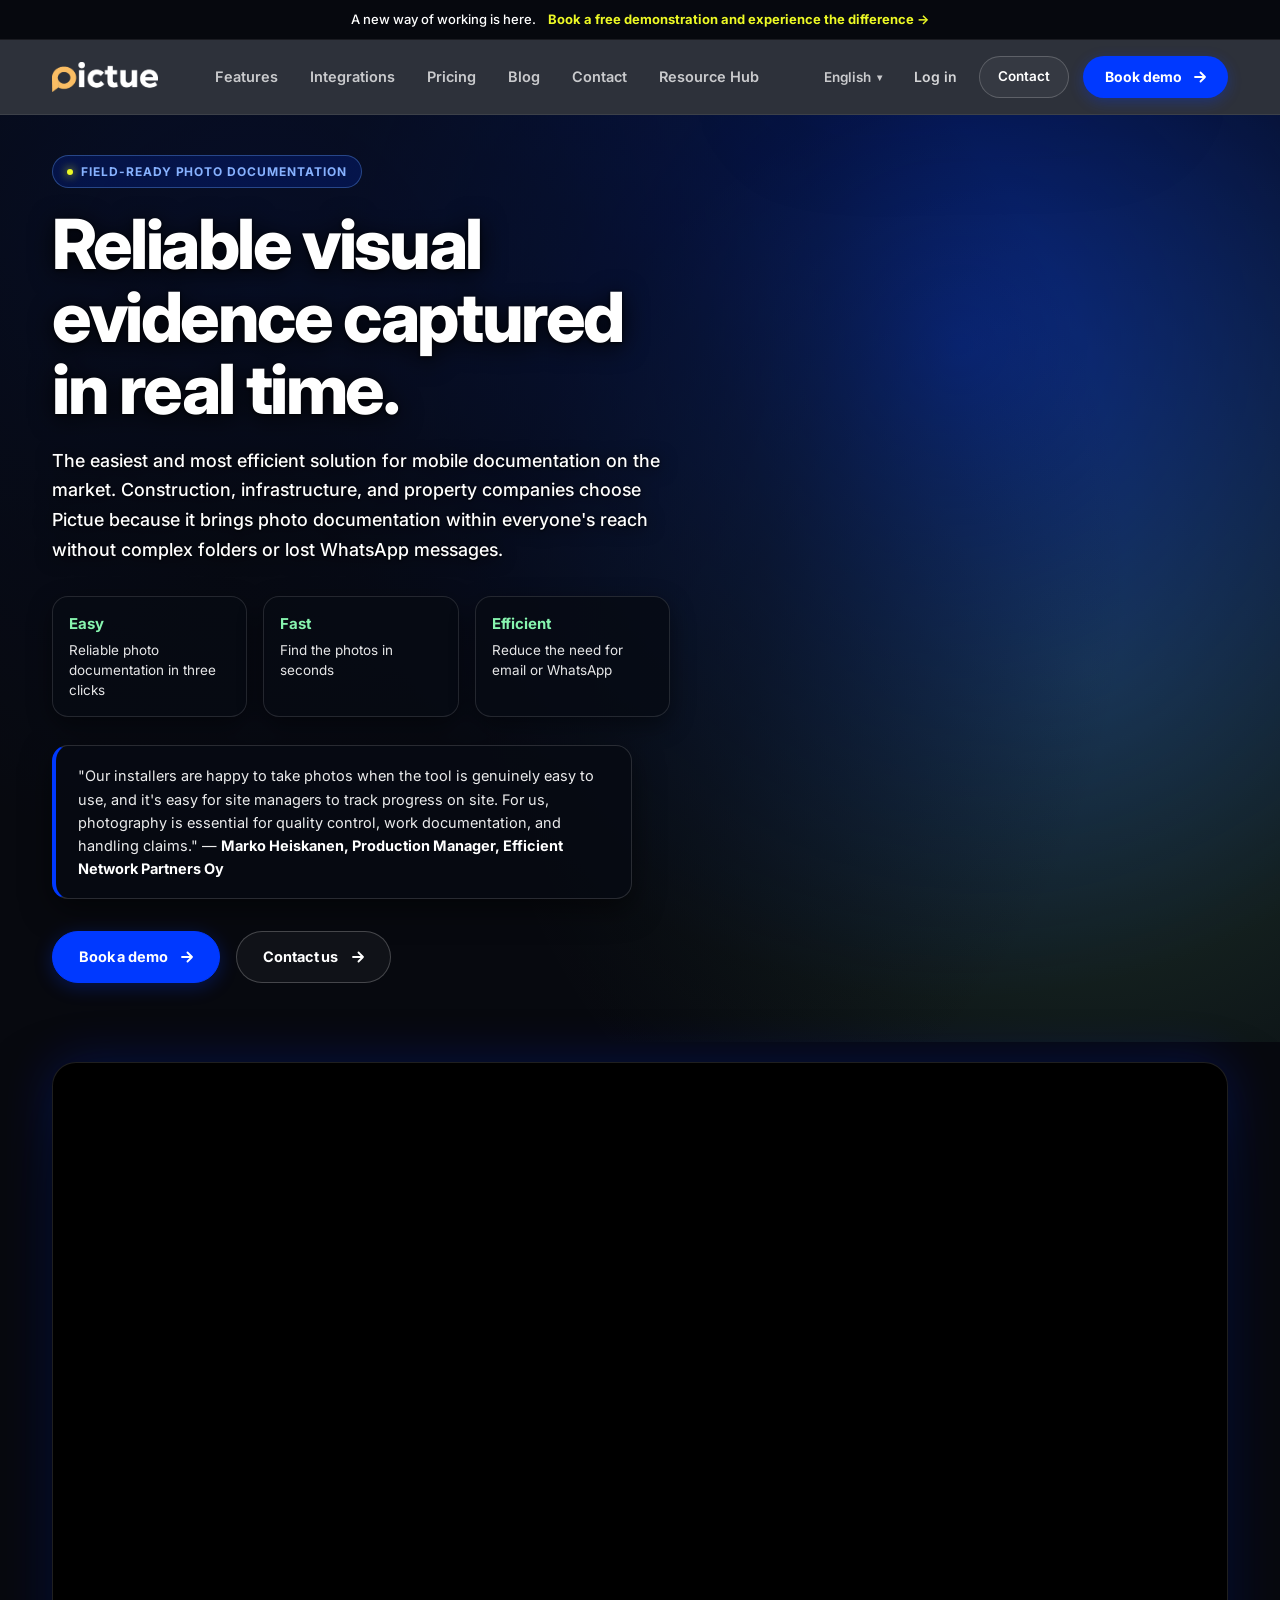
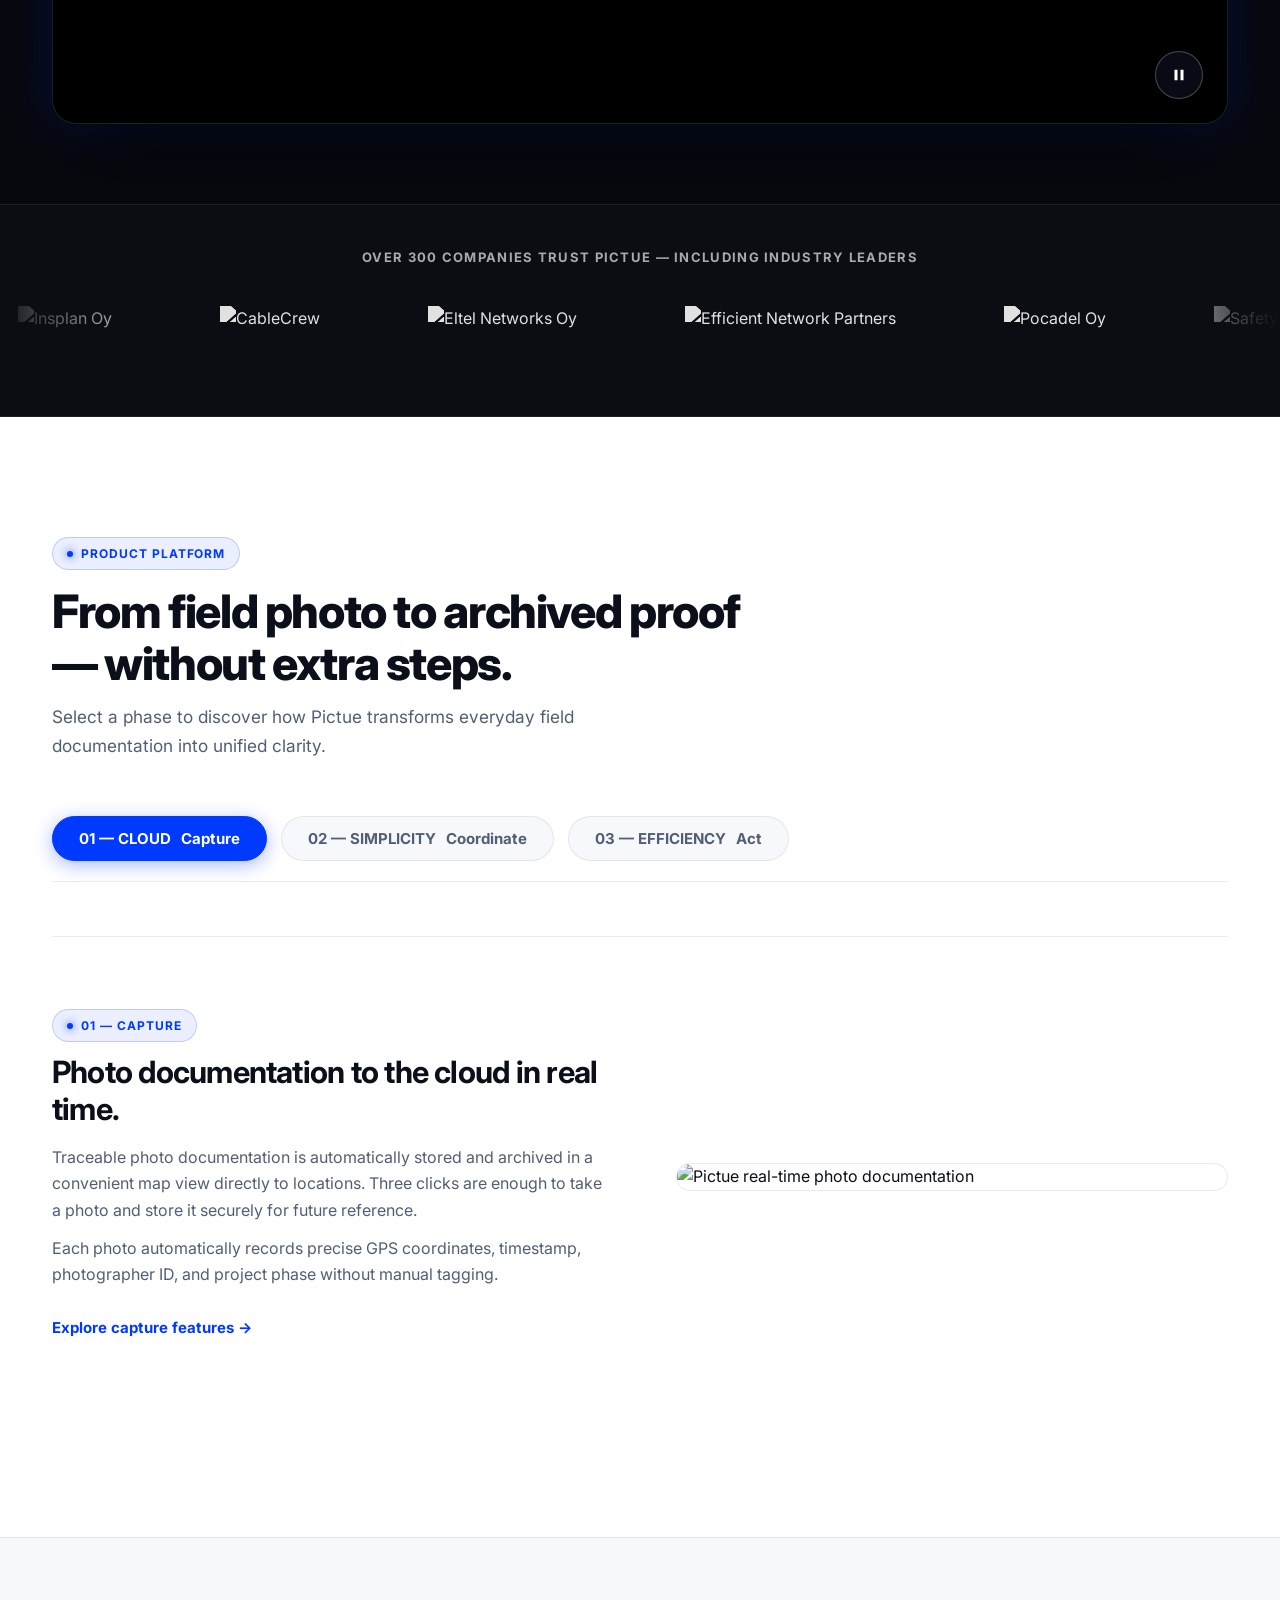
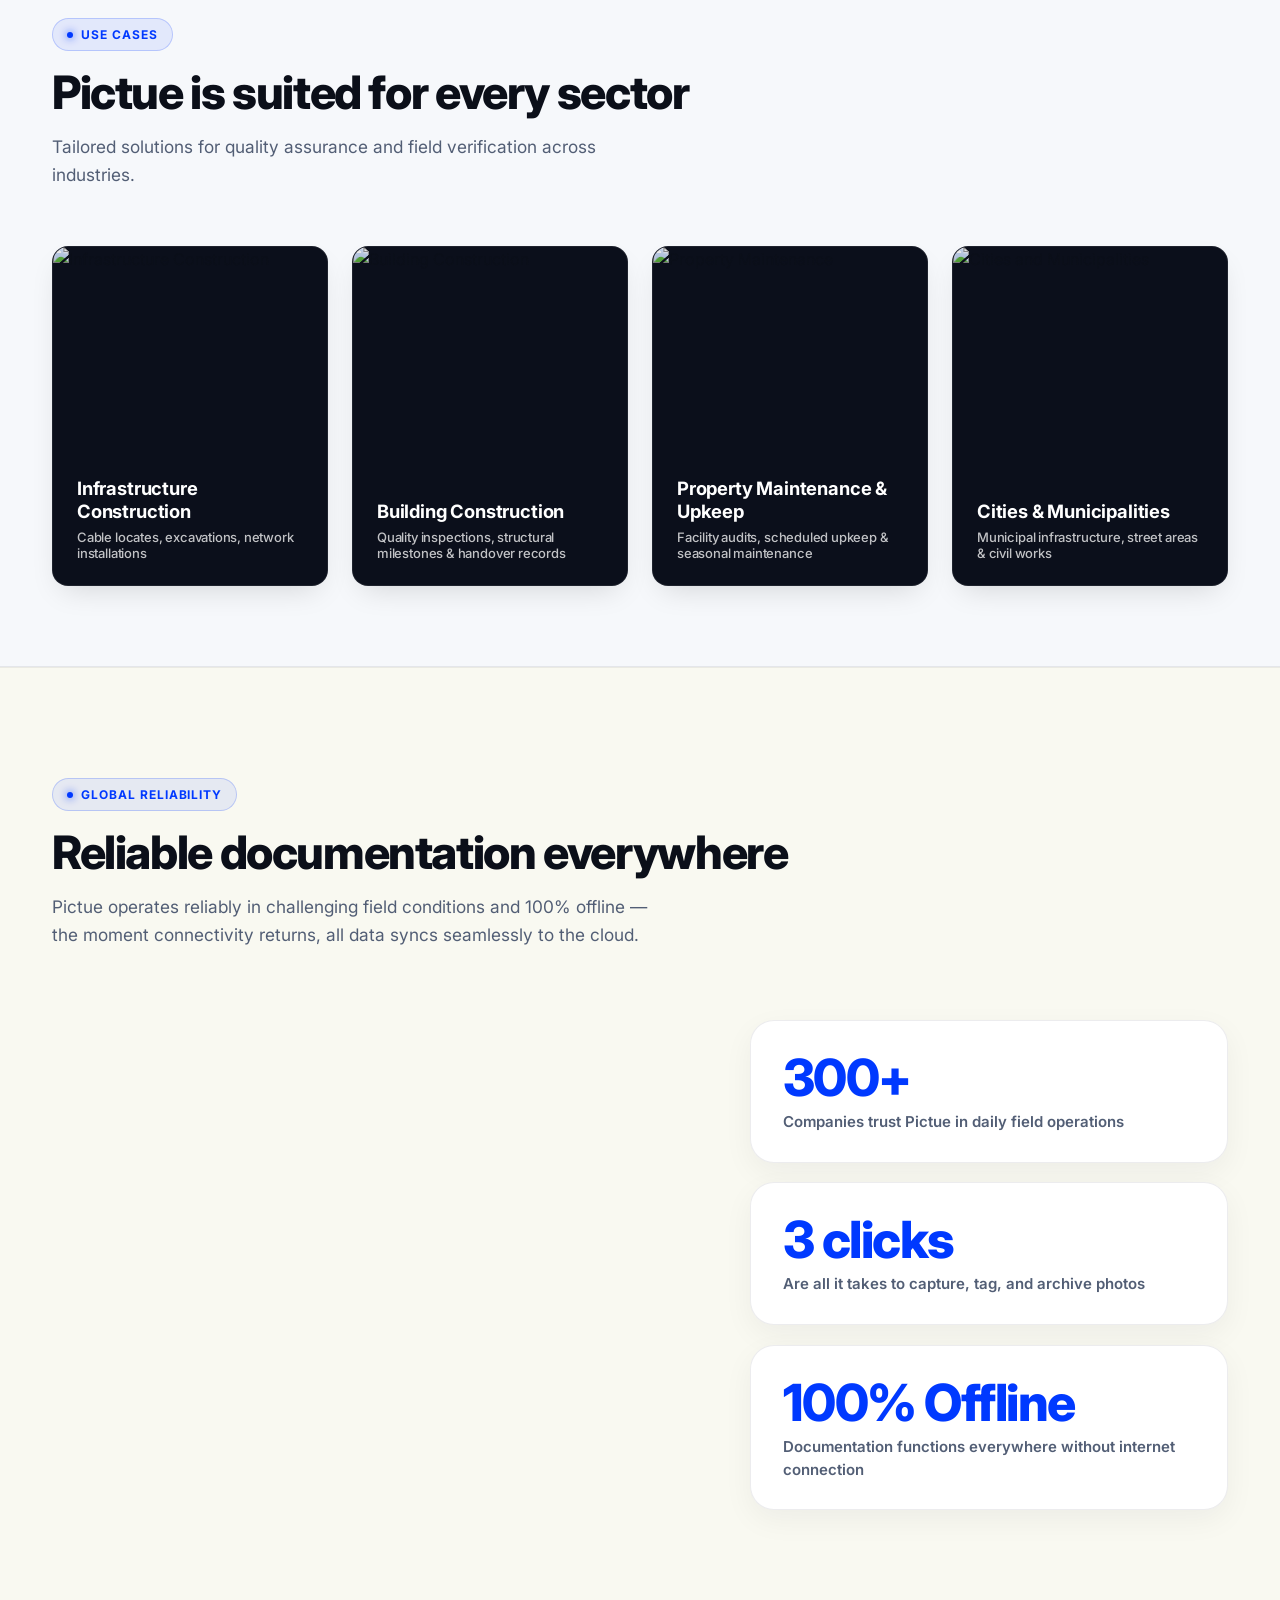
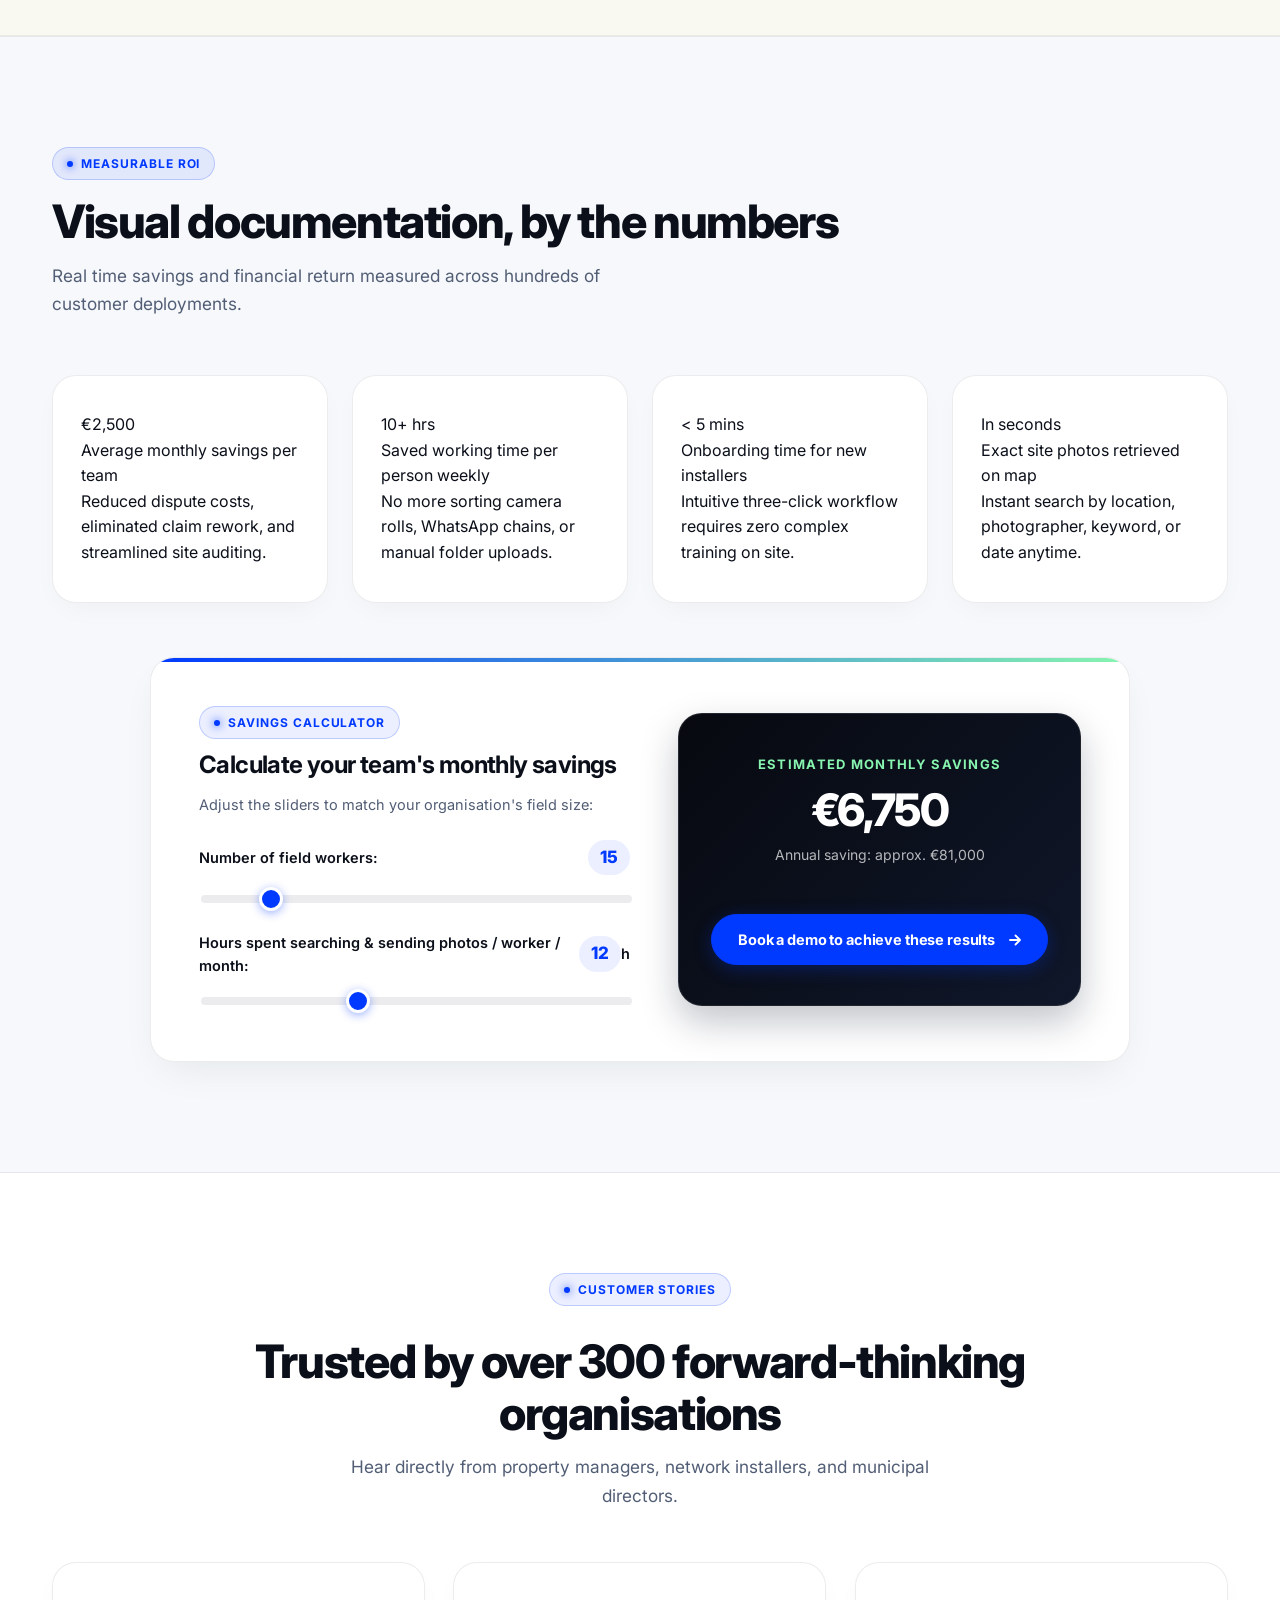
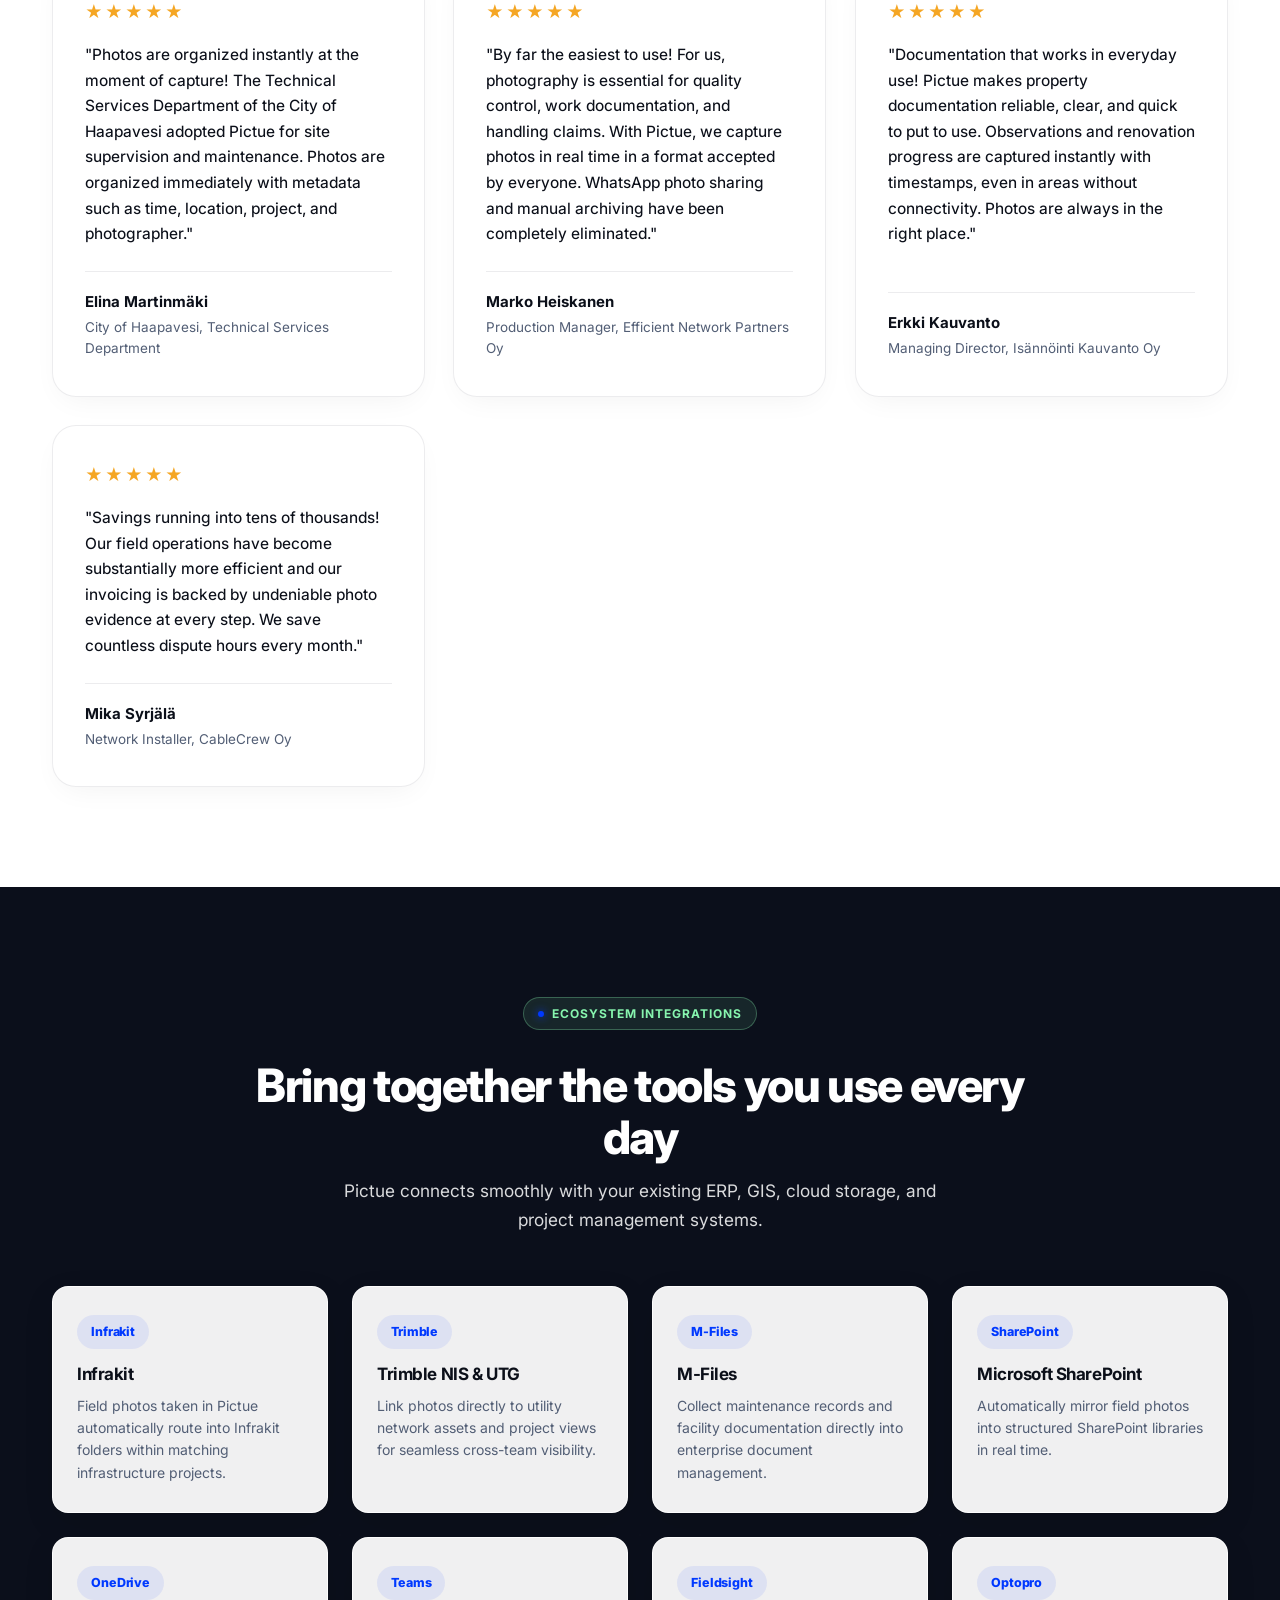
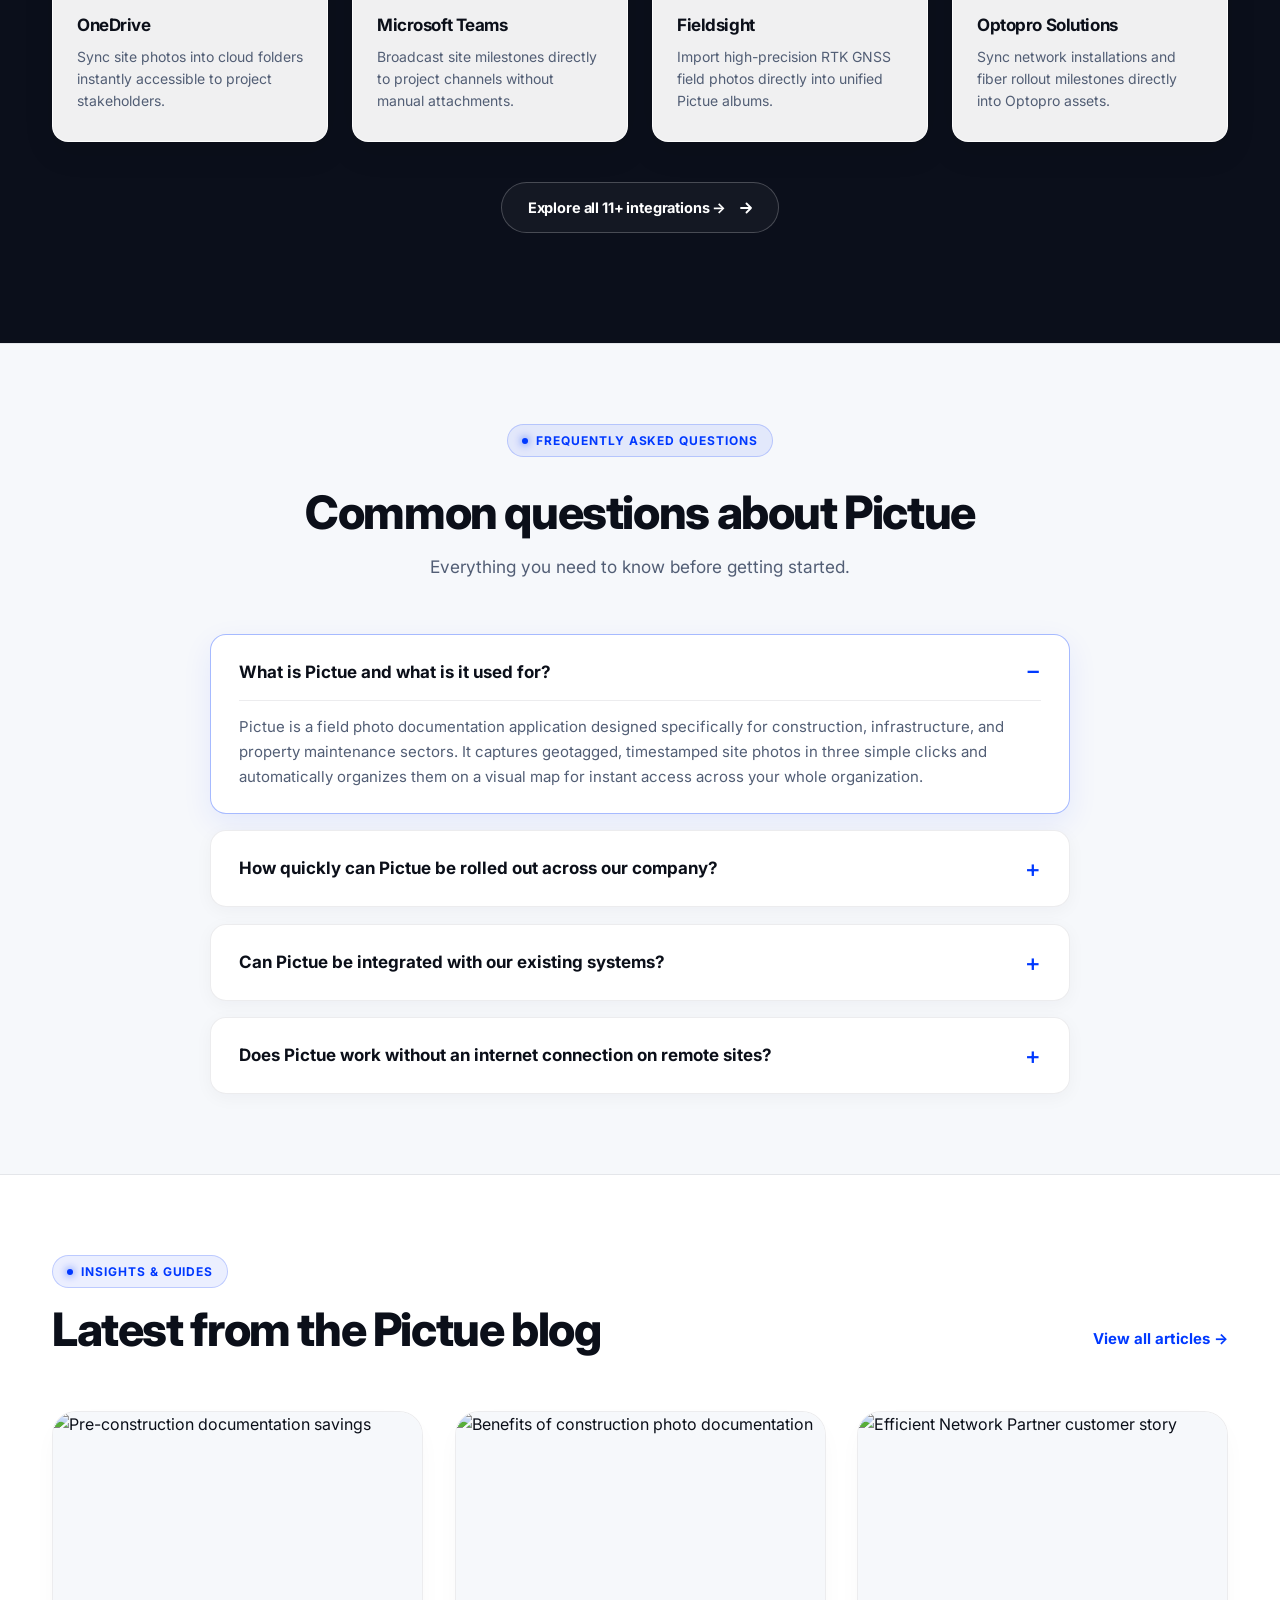
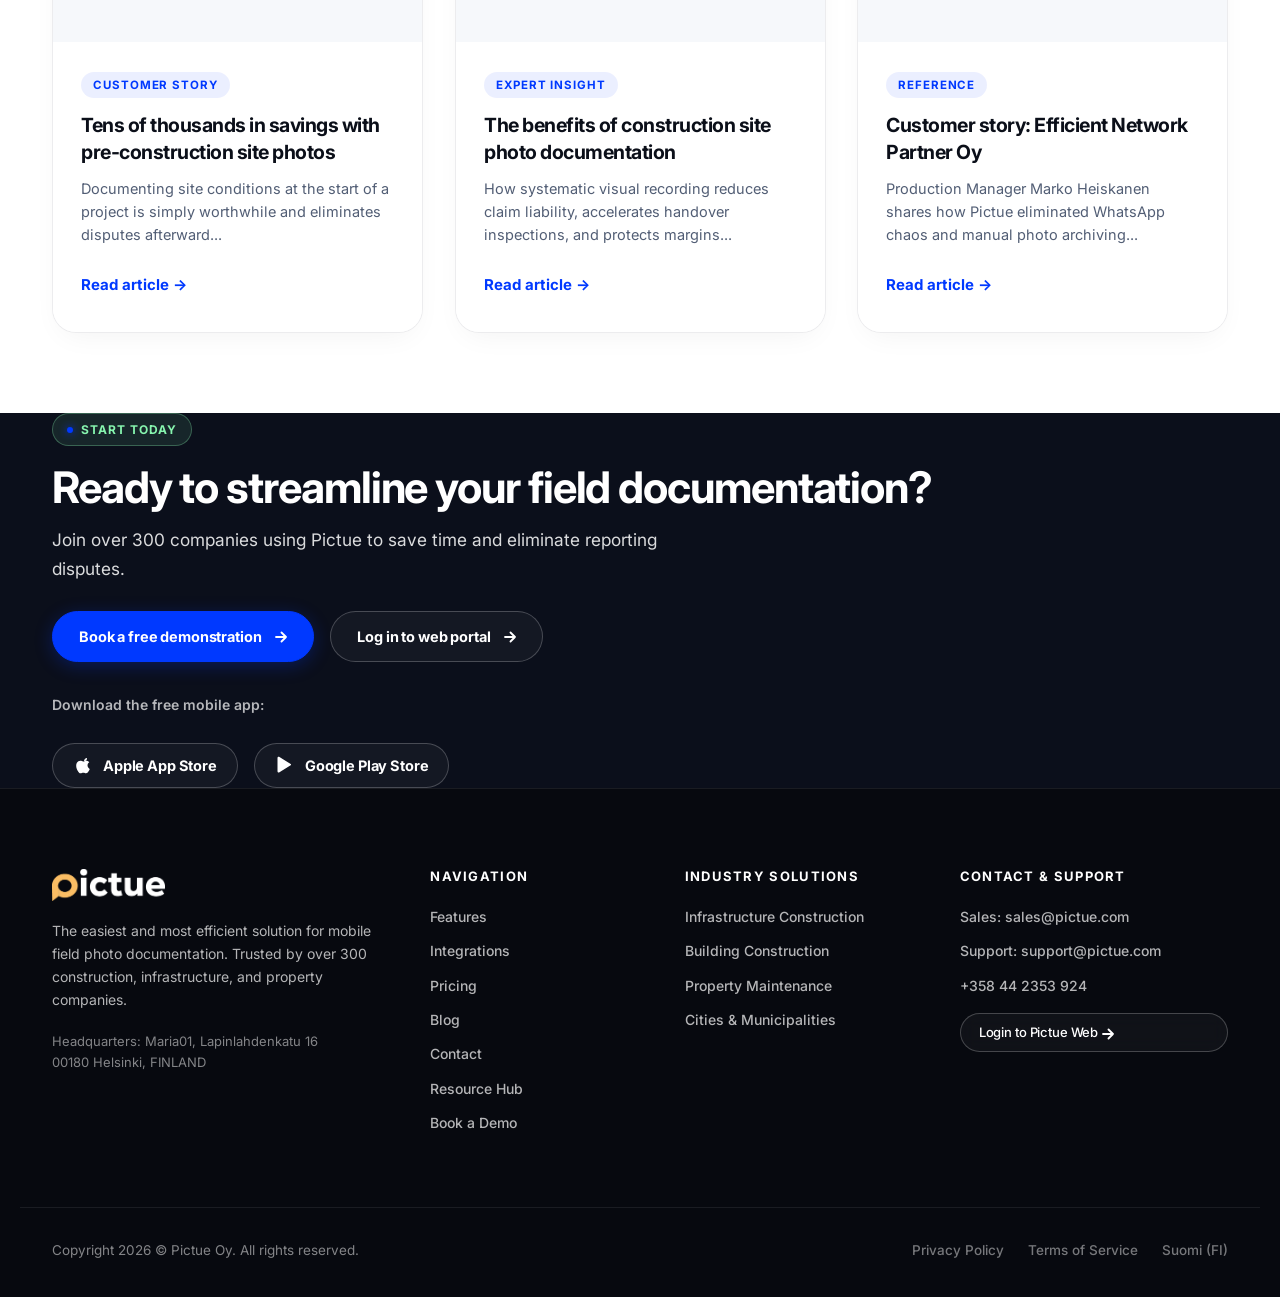
==== commit 2f6f6414: "Complete OpenSpace design overhaul with smooth scroll animations, ROI calculator, and verified asset" ====
--- a/index.html
+++ b/index.html
@@ -1,60 +1,71 @@
 <!DOCTYPE html>
-<html lang="fi">
+<html lang="en">
 <head>
 <meta charset="UTF-8">
 <meta name="viewport" content="width=device-width, initial-scale=1">
-<title>Pictue — Luotettavat kuvatodisteet talteen reaaliajassa</title>
-<meta name="description" content="Pictue on markkinoiden helpoin ja tehokkain ratkaisu mobiili-kuvadokumentointiin. Jo yli 300 yritystä luottaa Pictueen.">
-<meta property="og:title" content="Pictue — Luotettavat kuvatodisteet talteen reaaliajassa">
-<meta property="og:description" content="Markkinoiden helpoin ja tehokkain ratkaisu mobiili-dokumentointiin.">
+<title>Pictue — Reliable visual evidence captured in real time</title>
+<meta name="description" content="Pictue is the easiest and most efficient solution for mobile photo documentation on the market. Already trusted by over 300 companies.">
+<meta property="og:title" content="Pictue — Reliable visual evidence captured in real time">
+<meta property="og:description" content="The easiest and most efficient solution for mobile documentation on the market.">
 <meta property="og:image" content="https://pictue.com/hubfs/Pictue-2.4.11-Kuvastatus.webp">
 <meta property="og:type" content="website">
 <link rel="stylesheet" href="styles.css">
 </head>
 <body>
-<a href="#main" class="skip-link">Siirry sisältöön</a>
-
+<a href="#main" class="skip-link">Skip to main content</a>
+
+<!-- TOP ANNOUNCEMENT BAR (OpenSpace Style) -->
+<div class="announcement-bar">
+  <div class="container announcement-content">
+    <span>A new way of working is here.</span>
+    <a href="demo.html" class="announcement-link">Book a free demonstration and experience the difference &rarr;</a>
+  </div>
+</div>
+
+<!-- HEADER / NAVIGATION (OpenSpace Style) -->
 <header class="site-header">
   <div class="container nav-row">
-    <a href="index.html" class="brand" aria-label="Pictue etusivulle"><img src="assets/Pictue-Logo-Light.png" alt="Pictue"></a>
-    <nav class="nav-links" aria-label="Päänavigaatio">
-      <a href="ominaisuudet.html">Ominaisuudet</a>
-      <a href="integraatiot.html">Integraatiot</a>
-      <a href="hinnasto.html">Hinnasto</a>
-      <a href="blogi.html">Blogi</a>
-      <a href="yhteys.html">Yhteys</a>
+    <a href="index.html" class="brand" aria-label="Pictue home"><img src="assets/Pictue-Logo-Light.png" alt="Pictue"></a>
+    <nav class="nav-links" aria-label="Main Navigation">
+      <a href="features.html">Features</a>
+      <a href="integrations.html">Integrations</a>
+      <a href="pricing.html">Pricing</a>
+      <a href="blog.html">Blog</a>
+      <a href="contact.html">Contact</a>
+      <a href="resource-hub.html">Resource Hub</a>
     </nav>
     <div class="nav-right">
       <div class="lang-switch">
-        <button class="lang-current" aria-haspopup="true">Suomi <span class="chev">▾</span></button>
+        <button class="lang-current" aria-haspopup="true">English <span class="chev">▾</span></button>
         <div class="lang-menu">
-          <a href="index.html">Suomi</a>
-          <a href="https://pictue.com/en-gb/frontpage">English – United Kingdom</a>
+          <a href="index.html">English – United Kingdom</a>
+          <a href="etusivu.html">Suomi (Finnish)</a>
           <a href="https://pictue.com/sv-se/startsida">Svenska – Sverige</a>
         </div>
       </div>
       <div class="nav-cta">
-        <a class="login" href="https://web.app.pictue.com">Kirjaudu sisään</a>
-        <a class="btn-nav-outline" style="padding:9px 16px; font-size:13.5px; border-radius: var(--radius-s); font-weight:600;" href="yhteys.html">Ota yhteyttä</a>
-        <a class="btn-nav" href="https://pictue.com/fi/varaa-esittely">Varaa demo</a>
-      </div>
-      <button class="burger" aria-label="Avaa valikko" aria-expanded="false"><span></span><span></span><span></span></button>
+        <a class="login" href="https://web.app.pictue.com">Log in</a>
+        <a class="btn-nav-outline" href="contact.html">Contact</a>
+        <a class="btn-nav" href="demo.html">Book demo</a>
+      </div>
+      <button class="burger" aria-label="Toggle navigation" aria-expanded="false"><span></span><span></span><span></span></button>
     </div>
   </div>
   <div class="mobile-panel">
-    <a href="ominaisuudet.html">Ominaisuudet</a>
-    <a href="integraatiot.html">Integraatiot</a>
-    <a href="hinnasto.html">Hinnasto</a>
-    <a href="blogi.html">Blogi</a>
-    <a href="yhteys.html">Yhteys</a>
+    <a href="features.html">Features</a>
+    <a href="integrations.html">Integrations</a>
+    <a href="pricing.html">Pricing</a>
+    <a href="blog.html">Blog</a>
+    <a href="contact.html">Contact</a>
+    <a href="resource-hub.html">Resource Hub</a>
     <div class="mobile-ctas">
-      <a class="btn btn-gold" href="https://pictue.com/fi/varaa-esittely">Varaa demo</a>
-      <a class="btn btn-outline-light" href="yhteys.html">Ota yhteyttä</a>
-      <a class="btn btn-outline-light" href="https://web.app.pictue.com">Kirjaudu sisään</a>
+      <a class="btn btn-gold" href="demo.html">Book demo</a>
+      <a class="btn btn-outline-light" href="contact.html">Contact us</a>
+      <a class="btn btn-outline-light" href="https://web.app.pictue.com">Log in</a>
     </div>
     <div class="mobile-langs">
-      <a href="index.html">FI</a>
-      <a href="https://pictue.com/en-gb/frontpage">EN</a>
+      <a href="index.html" class="active">EN</a>
+      <a href="etusivu.html">FI</a>
       <a href="https://pictue.com/sv-se/startsida">SV</a>
     </div>
   </div>
@@ -62,272 +73,572 @@
 
 <main id="main">
 
-  <!-- HERO -->
+  <!-- HERO SECTION WITH OPENSPACE FLY-C GRADIENT MESH -->
   <section class="hero">
+    <div class="gradient-background gradient-background--fly-c gradient-background--overflowing">
+      <div class="gradient-background__positioner">
+        <img fetchpriority="high" src="https://www.openspace.ai/wp-content/themes/openspace/img/gradient-backgrounds/fly-c.webp" alt="" width="1920" height="1080">
+      </div>
+    </div>
     <div class="container hero-grid">
-      <div class="reveal in">
-        <div class="eyebrow">KUVADOKUMENTOINTI, JOKA TOIMII KENTÄLLÄ</div>
-        <h1 class="display" style="margin-top:20px;">Luotettavat kuvatodisteet talteen reaaliajassa.</h1>
+      <div class="hero-content reveal in">
+        <div class="eyebrow">FIELD-READY PHOTO DOCUMENTATION</div>
+        <h1 class="display" style="margin-top:20px;">Reliable visual evidence captured in real time.</h1>
+        <p class="lede" style="color: rgba(255,255,255,.95); margin-top:20px;">The easiest and most efficient solution for mobile documentation on the market. Construction, infrastructure, and property companies choose Pictue because it brings photo documentation within everyone's reach without complex folders or lost WhatsApp messages.</p>
         <div class="hero-kicker">
-          <div><strong>Helppo</strong>Luotettava kuvadokumentointi kolmella klikkauksella</div>
-          <div><strong>Nopea</strong>Löydä työkuvat sekunneissa</div>
-          <div><strong>Tehokas</strong>Vähennä sähköpostin ja WhatsAppin käyttöä</div>
+          <div><strong>Easy</strong>Reliable photo documentation in three clicks</div>
+          <div><strong>Fast</strong>Find the photos in seconds</div>
+          <div><strong>Efficient</strong>Reduce the need for email or WhatsApp</div>
         </div>
         <div class="hero-quote">
-          "Asentajamme ottavat kuvia mielellään kun käytössä on aidosti helppo työkalu ja työnjohtajien on helppo seurata työmaiden etenemistä. Meille valokuvaaminen on erittäin tärkeää laadunvalvontaan, työn dokumentointiin sekä reklamaatioiden hallintaan." — <b>Efficient Networks Partners Oy</b>
+          "Our installers are happy to take photos when the tool is genuinely easy to use, and it's easy for site managers to track progress on site. For us, photography is essential for quality control, work documentation, and handling claims." — <b>Marko Heiskanen, Production Manager, Efficient Network Partners Oy</b>
         </div>
         <div class="hero-ctas">
-          <a class="btn btn-gold" href="https://pictue.com/fi/varaa-esittely">Varaa demo</a>
-          <a class="btn btn-outline-light" href="yhteys.html">Ota yhteyttä</a>
+          <a class="btn btn-gold" href="demo.html">Book a demo</a>
+          <a class="btn btn-outline-light" href="contact.html">Contact us</a>
         </div>
       </div>
       <div class="hero-visual reveal in" style="transition-delay:.15s;">
-        <img src="https://pictue.com/hubfs/Pictue-Mobile-Documentation-Work%20(1).png" alt="Pictue-sovellus käytössä työmaalla — kuvadokumentointi mobiilisti">
-      </div>
-    </div>
-    <div class="logo-strip">
-      <div class="container">
-        <div class="label">Yli 300 yritystä luottaa Pictueen — mukana muun muassa</div>
-        <div class="logo-track">
-          <a href="https://www.insplan.fi/"><img src="https://pictue.com/hs-fs/hubfs/Pictue-Asiakas-Insplan-Oy.png?width=300&height=133&name=Pictue-Asiakas-Insplan-Oy.png" alt="Insplan Oy"></a>
-          <a href="https://www.cablecrew.fi/en/"><img src="https://pictue.com/hs-fs/hubfs/Pictue-Referenssi-CableCrew-Logo.png?width=1106&height=146&name=Pictue-Referenssi-CableCrew-Logo.png" alt="CableCrew"></a>
-          <a href="https://www.eltelnetworks.fi/"><img src="https://pictue.com/hs-fs/hubfs/Pictue-Eltel-Networks-Oy.png?width=298&height=196&name=Pictue-Eltel-Networks-Oy.png" alt="Eltel Networks Oy"></a>
-          <a href="https://enp.fi/"><img src="https://pictue.com/hs-fs/hubfs/Pictue-Efficient-Network-Partner.png?width=405&height=165&name=Pictue-Efficient-Network-Partner.png" alt="Efficient Network Partners"></a>
-          <a href="https://pocadel.fi/"><img src="https://pictue.com/hs-fs/hubfs/Pictue-Pocadel-Oy%20(1).png?width=1540&height=500&name=Pictue-Pocadel-Oy%20(1).png" alt="Pocadel Oy"></a>
-          <a href="https://www.safetybuilder.fi/"><img src="https://pictue.com/hs-fs/hubfs/Pictue-Safety-Builder-Oy.png?width=1536&height=313&name=Pictue-Safety-Builder-Oy.png" alt="Safety Builder Oy"></a>
-        </div>
-      </div>
-    </div>
-  </section>
-
-  <!-- PROOF -->
-  <section class="section-pad">
-    <div class="container proof reveal">
-      <div>
-        <div class="proof-number"><span data-count-to="300" data-suffix="+">0+</span></div>
-        <p style="margin-top:8px; font-weight:600; color:var(--navy);">yritystä luottaa Pictueen</p>
-      </div>
-      <div>
-        <div class="eyebrow">MARKKINOIDEN HELPOIN TYÖKALU</div>
-        <h2 class="section-title" style="margin-top:16px;">Markkinoiden helpoin ja tehokkain ratkaisu mobiili­dokumentointiin.</h2>
-        <p class="lede" style="margin-top:18px; max-width:560px;">Rakennus-, infra- ja kiinteistöalan yritykset valitsevat Pictuen, koska se tuo kuvadokumentoinnin kaikkien ulottuville — kentällä ja toimistolla, ilman kansioita tai kadonneita WhatsApp-viestejä.</p>
-      </div>
-    </div>
-  </section>
-
-  <!-- PRODUCT STORY -->
+        <img src="https://pictue.com/hubfs/Pictue-Mobile-Documentation-Work%20(1).png" alt="Pictue mobile app in use on construction site">
+      </div>
+    </div>
+  </section>
+
+  <!-- OPENSPACE BACKGROUND VIDEO SHOWCASE SECTION -->
+  <section class="video-showcase-section">
+    <div class="container">
+      <div class="video-player-container reveal in">
+        <video id="hero-feature-video" muted="muted" autoplay="autoplay" loop="loop" playsinline="playsinline" preload="auto" poster="https://www.openspace.ai/wp-content/uploads/2025/09/2025-home-video-thumb-1024x576.webp" src="https://player.vimeo.com/progressive_redirect/playback/1116274288/rendition/1080p/file.mp4?loc=external&amp;signature=33f0c3df3a7a21cacaa1392e62df787b1428ae4eccd119cd87a40d8eb017aa4d">
+          Your browser does not support the video tag.
+        </video>
+        <button type="button" class="video-control-btn" id="toggle-hero-video" aria-label="Pause video">
+          <svg viewBox="0 0 24 24" fill="currentColor"><path d="M6 19h4V5H6v14zm8-14v14h4V5h-4z"/></svg>
+        </button>
+      </div>
+    </div>
+  </section>
+
+  <!-- PARTNER LOGO CONTINUOUS MARQUEE SLIDER -->
+  <div class="logo-strip">
+    <div class="container">
+      <div class="label">Over 300 companies trust Pictue — including industry leaders</div>
+    </div>
+    <div class="logo-marquee-wrapper">
+      <div class="logo-marquee-track">
+        <!-- Set 1 -->
+        <a href="https://www.insplan.fi/" target="_blank" rel="noopener"><img src="https://pictue.com/hs-fs/hubfs/Pictue-Asiakas-Insplan-Oy.png?width=300&height=133&name=Pictue-Asiakas-Insplan-Oy.png" alt="Insplan Oy"></a>
+        <a href="https://www.cablecrew.fi/en/" target="_blank" rel="noopener"><img src="https://pictue.com/hs-fs/hubfs/Pictue-Referenssi-CableCrew-Logo.png?width=1106&height=146&name=Pictue-Referenssi-CableCrew-Logo.png" alt="CableCrew"></a>
+        <a href="https://www.eltelnetworks.fi/" target="_blank" rel="noopener"><img src="https://pictue.com/hs-fs/hubfs/Pictue-Eltel-Networks-Oy.png?width=298&height=196&name=Pictue-Eltel-Networks-Oy.png" alt="Eltel Networks Oy"></a>
+        <a href="https://enp.fi/" target="_blank" rel="noopener"><img src="https://pictue.com/hs-fs/hubfs/Pictue-Efficient-Network-Partner.png?width=405&height=165&name=Pictue-Efficient-Network-Partner.png" alt="Efficient Network Partners"></a>
+        <a href="https://pocadel.fi/" target="_blank" rel="noopener"><img src="https://pictue.com/hs-fs/hubfs/Pictue-Pocadel-Oy%20(1).png?width=1540&height=500&name=Pictue-Pocadel-Oy%20(1).png" alt="Pocadel Oy"></a>
+        <a href="https://www.safetybuilder.fi/" target="_blank" rel="noopener"><img src="https://pictue.com/hs-fs/hubfs/Pictue-Safety-Builder-Oy.png?width=1536&height=313&name=Pictue-Safety-Builder-Oy.png" alt="Safety Builder Oy"></a>
+        <!-- Set 2 for seamless loop -->
+        <a href="https://www.insplan.fi/" target="_blank" rel="noopener" aria-hidden="true"><img src="https://pictue.com/hs-fs/hubfs/Pictue-Asiakas-Insplan-Oy.png?width=300&height=133&name=Pictue-Asiakas-Insplan-Oy.png" alt="Insplan Oy"></a>
+        <a href="https://www.cablecrew.fi/en/" target="_blank" rel="noopener" aria-hidden="true"><img src="https://pictue.com/hs-fs/hubfs/Pictue-Referenssi-CableCrew-Logo.png?width=1106&height=146&name=Pictue-Referenssi-CableCrew-Logo.png" alt="CableCrew"></a>
+        <a href="https://www.eltelnetworks.fi/" target="_blank" rel="noopener" aria-hidden="true"><img src="https://pictue.com/hs-fs/hubfs/Pictue-Eltel-Networks-Oy.png?width=298&height=196&name=Pictue-Eltel-Networks-Oy.png" alt="Eltel Networks Oy"></a>
+        <a href="https://enp.fi/" target="_blank" rel="noopener" aria-hidden="true"><img src="https://pictue.com/hs-fs/hubfs/Pictue-Efficient-Network-Partner.png?width=405&height=165&name=Pictue-Efficient-Network-Partner.png" alt="Efficient Network Partners"></a>
+        <a href="https://pocadel.fi/" target="_blank" rel="noopener" aria-hidden="true"><img src="https://pictue.com/hs-fs/hubfs/Pictue-Pocadel-Oy%20(1).png?width=1540&height=500&name=Pictue-Pocadel-Oy%20(1).png" alt="Pocadel Oy"></a>
+        <a href="https://www.safetybuilder.fi/" target="_blank" rel="noopener" aria-hidden="true"><img src="https://pictue.com/hs-fs/hubfs/Pictue-Safety-Builder-Oy.png?width=1536&height=313&name=Pictue-Safety-Builder-Oy.png" alt="Safety Builder Oy"></a>
+      </div>
+    </div>
+  </div>
+
+  <!-- INTERACTIVE PLATFORM SHOWCASE (Capture - Coordinate - Act) -->
+  <section class="platform-section">
+    <div class="gradient-background gradient-background--walk-a gradient-background--reversed gradient-background--overflowing">
+      <div class="gradient-background__positioner">
+        <img loading="lazy" src="https://www.openspace.ai/wp-content/themes/openspace/img/gradient-backgrounds/walk-a.webp" alt="" width="4029" height="2303">
+      </div>
+    </div>
+    <div class="container" style="position:relative; z-index:2;">
+      <div class="section-head reveal">
+        <div>
+          <div class="eyebrow">PRODUCT PLATFORM</div>
+          <h2 class="section-title" style="margin-top:16px; max-width:720px;">From field photo to archived proof — without extra steps.</h2>
+          <p class="lede" style="margin-top:14px;">Select a phase to discover how Pictue transforms everyday field documentation into unified clarity.</p>
+        </div>
+      </div>
+
+      <div class="platform-tabs-nav reveal">
+        <button class="platform-tab-btn active" data-tab="tab-capture">
+          <span>01 — CLOUD</span>
+          <strong>Capture</strong>
+        </button>
+        <button class="platform-tab-btn" data-tab="tab-coord">
+          <span>02 — SIMPLICITY</span>
+          <strong>Coordinate</strong>
+        </button>
+        <button class="platform-tab-btn" data-tab="tab-act">
+          <span>03 — EFFICIENCY</span>
+          <strong>Act</strong>
+        </button>
+      </div>
+
+      <!-- Tab 1: Capture -->
+      <div class="story-row active platform-tab-panel" id="tab-capture">
+        <div class="story-copy reveal">
+          <div class="eyebrow">01 — CAPTURE</div>
+          <h3 style="margin-top:12px;">Photo documentation to the cloud in real time.</h3>
+          <p>Traceable photo documentation is automatically stored and archived in a convenient map view directly to locations. Three clicks are enough to take a photo and store it securely for future reference.</p>
+          <p>Each photo automatically records precise GPS coordinates, timestamp, photographer ID, and project phase without manual tagging.</p>
+          <div style="margin-top:24px;">
+            <a class="btn-ghost" href="features.html">Explore capture features &rarr;</a>
+          </div>
+        </div>
+        <div class="story-media reveal-right">
+          <img src="https://pictue.com/hubfs/Pictue-2.4.11-Kuvastatus.webp" alt="Pictue real-time photo documentation">
+        </div>
+      </div>
+
+      <!-- Tab 2: Coordinate -->
+      <div class="story-row reverse platform-tab-panel" id="tab-coord" style="display:none;">
+        <div class="story-copy reveal">
+          <div class="eyebrow">02 — COORDINATE</div>
+          <h3 style="margin-top:12px;">The simplest photo documentation app on the market.</h3>
+          <p>The most user-friendly application in the industry for field documentation and reporting. It saves valuable hours for field technicians, site managers, and executive specialists.</p>
+          <p>Photos can be searched and filtered effortlessly by photographer, role, comments, map location, time, or custom organization tags.</p>
+          <div style="margin-top:24px;">
+            <a class="btn-ghost" href="features.html">Learn how coordination works &rarr;</a>
+          </div>
+        </div>
+        <div class="story-media reveal-right">
+          <img src="https://pictue.com/hs-fs/hubfs/Pictue-Photo-Documentation-Web-W.png?width=1710&height=1346&name=Pictue-Photo-Documentation-Web-W.png" alt="Pictue easy photo search and filtering">
+        </div>
+      </div>
+
+      <!-- Tab 3: Act -->
+      <div class="story-row platform-tab-panel" id="tab-act" style="display:none;">
+        <div class="story-copy reveal">
+          <div class="eyebrow">03 — ACT</div>
+          <h3 style="margin-top:12px;">Immediately reduces construction site reporting work.</h3>
+          <p>Forget complex folder structures and the endless effort of maintaining them. Pictue takes care of organization automatically and eliminates the need for chaotic WhatsApp groups and scattered email threads.</p>
+          <p>Generate one-click PDF and Excel site reports with timestamps and map references, or sync directly to your ERP and cloud storage.</p>
+          <div style="margin-top:24px;">
+            <a class="btn-ghost" href="features.html">See reporting efficiency &rarr;</a>
+          </div>
+        </div>
+        <div class="story-media reveal-right">
+          <img src="https://pictue.com/hubfs/Pictue-Mobile-Documentation-Work%20(1).png" alt="Pictue field reporting and documentation">
+        </div>
+      </div>
+
+    </div>
+  </section>
+
+  <!-- SOLUTIONS / INDUSTRY USE CASES -->
   <section class="on-mist section-pad-sm">
     <div class="container">
       <div class="section-head reveal">
         <div>
-          <div class="eyebrow">TUOTETARINA</div>
-          <h2 class="section-title" style="margin-top:16px; max-width:640px;">Kuvasta valmiiksi arkistoituun tietoon — ilman ylimääräisiä vaiheita.</h2>
-        </div>
-      </div>
-
-      <div class="story-row">
-        <div class="story-copy reveal-left">
-          <div class="story-index">01 — PILVI</div>
-          <h3 class="card-title">Kuvadokumentit pilveen reaaliajassa</h3>
-          <p>Jäljennettävät kuvadokumentit tallennetaan automaattisesti arkistoituna kätevään karttanäkymään — heti kuvanottohetkestä lähtien koko organisaation saataville.</p>
-        </div>
-        <div class="story-media reveal-right"><a class="img-fade" href="#"><img src="https://pictue.com/hs-fs/hubfs/Pictue-Photo-Documentation-Web-W.png?width=1710&height=1346&name=Pictue-Photo-Documentation-Web-W.png" alt="Pictue karttanäkymä, jossa kuvat sijoittuvat automaattisesti kartalle"></a></div>
-      </div>
-
-      <div class="story-row reverse">
-        <div class="story-copy reveal-right">
-          <div class="story-index">02 — YKSINKERTAISUUS</div>
-          <h3 class="card-title">Yksinkertaisin kuvadokumentointisovellus</h3>
-          <p>Alan helppokäyttöisin sovellus rakennustyömaan dokumentointiin ja raportointiin. Säästät aikaa niin työntekijöiltä kuin työnjohtajiltakin — kolme klikkausta riittää.</p>
-        </div>
-        <div class="story-media reveal-left"><a class="img-fade" href="#"><img src="https://pictue.com/hs-fs/hubfs/Pictue-Photo-Documentation-App-W.png?width=650&height=778&name=Pictue-Photo-Documentation-App-W.png" alt="Pictue mobiilisovellus kuvan tallennuksessa"></a></div>
-      </div>
-
-      <div class="story-row">
-        <div class="story-copy reveal-left">
-          <div class="story-index">03 — TEHOKKUUS</div>
-          <h3 class="card-title">Vähentää välittömästi rakennustyömaan raportointityötä</h3>
-          <p>Unohda monimutkaiset kansionrakenteet ja niiden ylläpito. Pictue hoitaa homman puolestasi ja vähentää tarvetta sähköpostille ja jatkuvalle viestittelylle.</p>
-        </div>
-        <div class="story-media reveal-right"><a class="img-fade" href="#"><img src="https://pictue.com/hubfs/Pictue-Mobile-Documentation-Work%20(1).png" alt="Pictuen käyttö kentällä"></a></div>
-      </div>
-    </div>
-  </section>
-
-  <!-- TESTIMONIALS -->
-  <section class="section-pad">
+          <div class="eyebrow">USE CASES</div>
+          <h2 class="section-title" style="margin-top:16px;">Pictue is suited for every sector</h2>
+          <p class="lede" style="margin-top:14px;">Tailored solutions for quality assurance and field verification across industries.</p>
+        </div>
+      </div>
+      <div class="industry-strip reveal">
+        <a class="industry-tile" href="features.html#infrastructure">
+          <img src="https://pictue.com/hs-fs/hubfs/Pictue-Asennus-Kaivuluvat-768x51.png?width=768&height=512&name=Pictue-Asennus-Kaivuluvat-768x51.png" alt="Infrastructure Construction">
+          <div class="tag">Infrastructure Construction<small>Cable locates, excavations, network installations</small></div>
+        </a>
+        <a class="industry-tile" href="features.html#building">
+          <img src="https://pictue.com/hs-fs/hubfs/Pictue-Asennus-Lattialammitys-76.png?width=768&height=512&name=Pictue-Asennus-Lattialammitys-76.png" alt="Building Construction">
+          <div class="tag">Building Construction<small>Quality inspections, structural milestones & handover records</small></div>
+        </a>
+        <a class="industry-tile" href="features.html#property">
+          <img src="https://pictue.com/hs-fs/hubfs/Pictue-Asennus-Talvikunnossapito.png?width=768&height=512&name=Pictue-Asennus-Talvikunnossapito.png" alt="Property Maintenance">
+          <div class="tag">Property Maintenance & Upkeep<small>Facility audits, scheduled upkeep & seasonal maintenance</small></div>
+        </a>
+        <a class="industry-tile" href="features.html#municipalities">
+          <img src="https://pictue.com/hs-fs/hubfs/Pictue-Kaupungit-ja-Kunnat-768x5.png?width=768&height=512&name=Pictue-Kaupungit-ja-Kunnat-768x5.png" alt="Cities and Municipalities">
+          <div class="tag">Cities & Municipalities<small>Municipal infrastructure, street areas & civil works</small></div>
+        </a>
+      </div>
+    </div>
+  </section>
+
+  <!-- 3D SPINNING GLOBE SECTION (Worldwide Trust) -->
+  <section class="world-section">
     <div class="container">
       <div class="section-head reveal">
         <div>
-          <div class="eyebrow">ASIAKKAAT</div>
-          <h2 class="section-title" style="margin-top:16px;">Mitä asiakkaamme sanovat meistä</h2>
-        </div>
-        <a class="btn-ghost" href="https://pictue.com/referenssit">Katso lisää referenssejä →</a>
-      </div>
-
-      <div class="testimonial-feature reveal-zoom">
-        <div class="tf-media img-fade">
-          <img src="https://pictue.com/hs-fs/hubfs/matti-hannula.jpeg?width=600&height=600&name=matti-hannula.jpeg" alt="Matti Hannula, Neve">
-        </div>
-        <div class="tf-body">
-          <div class="stars">★★★★★</div>
-          <h3>Tilannekuva kentältä yhdellä silmäyksellä</h3>
-          <p class="quote">Ennen Pictueta työmailta ja kentältä otetut kuvat levisivät helposti eri kanaviin, kuten puhelimiin, WhatsAppiin ja Teamsiin, jolloin osa kuvista ei ollut käytännössä kenenkään hyödynnettävissä. Pictuen myötä meillä on ollut yksi paikka, josta kaikki kuvat löytyvät nopeasti sekä listana että kartalla, aikaan ja paikkaan sidottuna. Hyödynnämme Pictueta sähköverkkojen rakentamisen, kunnossapidon, vikakorjausten ja kaapelinäyttöjen dokumentoinnissa — myös Lapin olosuhteissa kuvat voi ottaa offline-tilassa, ja ne siirtyvät palvelimelle heti yhteyden palauduttua.</p>
-          <div class="tf-person">
-            <img src="https://pictue.com/hs-fs/hubfs/neve_logo_orig_4col.png?width=200&height=200&name=neve_logo_orig_4col.png" alt="Neve logo" style="border-radius:8px; object-fit:contain; background:#fff; padding:6px;">
-            <div>
-              <div class="name">Matti Hannula</div>
-              <div class="role">Sähköverkkopäällikkö, Neve</div>
-            </div>
-          </div>
-        </div>
-      </div>
-
-      <div class="mini-testimonials reveal-stagger">
-        <div class="mini-card">
-          <div class="stars">★★★★★</div>
-          <h4>Ylivoimaisesti helppokäyttöisin!</h4>
-          <p>"Meille valokuvaaminen on erittäin tärkeää laadunvalvontaan, työn dokumentointiin sekä reklamaatioiden hallintaan."</p>
-          <div class="tf-person">
-            <img src="https://pictue.com/hs-fs/hubfs/ENP-logo-2023.png?width=80&height=33&name=ENP-logo-2023.png" alt="Efficient Network Partners Oy" style="width:44px; height:44px; border-radius:8px; object-fit:contain; background:var(--mist);">
-            <div><div class="name">Marko Heiskanen</div><div class="role">Tuotantopäällikkö, Efficient Network Partners Oy</div></div>
-          </div>
-        </div>
-        <div class="mini-card">
-          <div class="stars">★★★★★</div>
-          <h4>Dokumentointi, joka toimii myös arjessa!</h4>
-          <p>Pictue tekee kiinteistöjen dokumentoinnista luotettavaa, selkeää ja nopeasti hyödynnettävää.</p>
-          <div class="tf-person">
-            <img src="https://pictue.com/hs-fs/hubfs/Is%C3%A4nn%C3%B6inti%20kauvanto.png?width=100&height=37&name=Is%C3%A4nn%C3%B6inti%20kauvanto.png" alt="Isännöinti Kauvanto Oy" style="width:44px; height:44px; border-radius:8px; object-fit:contain; background:var(--mist);">
-            <div><div class="name">Erkki Kauvanto</div><div class="role">Isännöinti Kauvanto Oy</div></div>
-          </div>
-        </div>
-      </div>
-    </div>
-  </section>
-
-  <!-- INDUSTRIES -->
-  <section class="on-mist section-pad-sm">
+          <div class="eyebrow">GLOBAL RELIABILITY</div>
+          <h2 class="section-title" style="margin-top:16px;">Reliable documentation everywhere</h2>
+          <p class="lede" style="margin-top:14px;">Pictue operates reliably in challenging field conditions and 100% offline — the moment connectivity returns, all data syncs seamlessly to the cloud.</p>
+        </div>
+      </div>
+
+      <div class="world-cards reveal">
+        <div class="world-cards__video">
+          <video id="globe-video" muted="muted" autoplay="autoplay" loop="loop" playsinline="playsinline" preload="metadata" poster="https://www.openspace.ai/wp-content/uploads/2025/11/spinning-globe.webp" src="https://player.vimeo.com/progressive_redirect/playback/1147339927/rendition/720p/file.mp4%20%28720p%29.mp4?loc=external&amp;signature=d8337355933064e268dd93247b4ce166c3109c1a2c12bc38a66d1258b37f7c89">
+            Your browser does not support the video tag.
+          </video>
+        </div>
+        <div class="world-cards__stats">
+          <div class="world-stat-card">
+            <div class="world-stat-number"><span data-count-to="300" data-suffix="+">0+</span></div>
+            <div class="world-stat-label">Companies trust Pictue in daily field operations</div>
+          </div>
+          <div class="world-stat-card">
+            <div class="world-stat-number">3 clicks</div>
+            <div class="world-stat-label">Are all it takes to capture, tag, and archive photos</div>
+          </div>
+          <div class="world-stat-card">
+            <div class="world-stat-number">100% Offline</div>
+            <div class="world-stat-label">Documentation functions everywhere without internet connection</div>
+          </div>
+        </div>
+      </div>
+    </div>
+  </section>
+
+  <!-- VISUAL INTELLIGENCE, BY THE NUMBERS (ROI Stat Cards) -->
+  <section class="numbers-section">
     <div class="container">
       <div class="section-head reveal">
         <div>
-          <div class="eyebrow">KÄYTTÖKOHTEET</div>
-          <h2 class="section-title" style="margin-top:16px;">Pictue soveltuu alalle kuin alalle</h2>
-        </div>
-      </div>
-      <div class="industry-strip reveal">
-        <a class="industry-tile" href="https://pictue.com/fi/infrarakentaminen">
-          <img src="https://pictue.com/hs-fs/hubfs/Pictue-Asennus-Kaivuluvat-768x51.png?width=768&height=512&name=Pictue-Asennus-Kaivuluvat-768x51.png" alt="Infrarakentaminen">
-          <div class="tag">Infrarakentaminen<small>Kaapelinäytöt, kaivutyöt, verkot</small></div>
-        </a>
-        <a class="industry-tile" href="https://pictue.com/fi/talorakentaminen">
-          <img src="https://pictue.com/hs-fs/hubfs/Pictue-Asennus-Lattialammitys-76.png?width=768&height=512&name=Pictue-Asennus-Lattialammitys-76.png" alt="Talorakentaminen">
-          <div class="tag">Talorakentaminen<small>Laadunvalvonta ja luovutusaineisto</small></div>
-        </a>
-        <a class="industry-tile" href="https://pictue.com/fi/kiinteistonhoito">
-          <img src="https://pictue.com/hs-fs/hubfs/Pictue-Asennus-Talvikunnossapito.png?width=768&height=512&name=Pictue-Asennus-Talvikunnossapito.png" alt="Kiinteistönhoito ja ylläpito">
-          <div class="tag">Kiinteistönhoito ja ylläpito<small>Huolto ja talvikunnossapito</small></div>
-        </a>
-        <a class="industry-tile" href="https://pictue.com/fi/kaupungit-ja-kunnat">
-          <img src="https://pictue.com/hs-fs/hubfs/Pictue-Kaupungit-ja-Kunnat-768x5.png?width=768&height=512&name=Pictue-Kaupungit-ja-Kunnat-768x5.png" alt="Kaupungit ja kunnat">
-          <div class="tag">Kaupungit ja kunnat<small>Kunnallistekniikka ja katualueet</small></div>
-        </a>
-      </div>
-    </div>
-  </section>
-
-  <!-- LATEST -->
-  <section class="section-pad">
+          <div class="eyebrow">MEASURABLE ROI</div>
+          <h2 class="section-title" style="margin-top:16px;">Visual documentation, by the numbers</h2>
+          <p class="lede" style="margin-top:14px;">Real time savings and financial return measured across hundreds of customer deployments.</p>
+        </div>
+      </div>
+
+      <div class="numbers-grid reveal">
+        <div class="number-card">
+          <div class="val">€2,500</div>
+          <div class="label">Average monthly savings per team</div>
+          <p class="sub">Reduced dispute costs, eliminated claim rework, and streamlined site auditing.</p>
+        </div>
+        <div class="number-card">
+          <div class="val">10+ hrs</div>
+          <div class="label">Saved working time per person weekly</div>
+          <p class="sub">No more sorting camera rolls, WhatsApp chains, or manual folder uploads.</p>
+        </div>
+        <div class="number-card">
+          <div class="val">&lt; 5 mins</div>
+          <div class="label">Onboarding time for new installers</div>
+          <p class="sub">Intuitive three-click workflow requires zero complex training on site.</p>
+        </div>
+        <div class="number-card">
+          <div class="val">In seconds</div>
+          <div class="label">Exact site photos retrieved on map</div>
+          <p class="sub">Instant search by location, photographer, keyword, or date anytime.</p>
+        </div>
+      </div>
+
+      <!-- INTERACTIVE ROI CALCULATOR -->
+      <div class="roi-calc-box reveal" style="margin-top:54px;">
+        <div class="roi-calc-grid">
+          <div>
+            <div class="eyebrow">SAVINGS CALCULATOR</div>
+            <h3 style="margin-top:12px; font-size:24px;">Calculate your team's monthly savings</h3>
+            <p style="color:var(--os-ink-soft); font-size:14.5px; margin:14px 0 24px;">Adjust the sliders to match your organisation's field size:</p>
+
+            <div class="calc-slider-group">
+              <label for="workers-slider">Number of field workers: <strong id="workers-val">15</strong></label>
+              <input type="range" id="workers-slider" min="1" max="100" value="15">
+            </div>
+
+            <div class="calc-slider-group" style="margin-top:20px;">
+              <label for="hours-slider">Hours spent searching & sending photos / worker / month: <strong id="hours-val">12</strong> h</label>
+              <input type="range" id="hours-slider" min="2" max="30" value="12">
+            </div>
+          </div>
+
+          <div class="roi-result-card">
+            <div class="roi-result-label">Estimated Monthly Savings</div>
+            <div class="roi-result-num" id="monthly-savings">€9,000</div>
+            <div class="roi-result-time" id="annual-savings">Annual saving: approx. €108,000</div>
+            <a class="btn btn-gold" href="demo.html" style="margin-top:24px; width:100%;">Book a demo to achieve these results</a>
+          </div>
+        </div>
+      </div>
+
+    </div>
+  </section>
+
+  <!-- CUSTOMER TESTIMONIALS (Quotes from real customers) -->
+  <section class="testimonials-section">
     <div class="container">
-      <div class="section-head reveal">
+      <div class="section-head-center reveal">
+        <div class="eyebrow">CUSTOMER STORIES</div>
+        <h2 class="section-title" style="margin-top:16px;">Trusted by over 300 forward-thinking organisations</h2>
+        <p class="lede" style="margin-top:14px;">Hear directly from property managers, network installers, and municipal directors.</p>
+      </div>
+
+      <div class="testimonials-grid reveal">
+        <div class="testimonial-card">
+          <div class="stars">★★★★★</div>
+          <p class="quote">"Photos are organized instantly at the moment of capture! The Technical Services Department of the City of Haapavesi adopted Pictue for site supervision and maintenance. Photos are organized immediately with metadata such as time, location, project, and photographer."</p>
+          <div class="author">
+            <div class="name">Elina Martinmäki</div>
+            <div class="role">City of Haapavesi, Technical Services Department</div>
+          </div>
+        </div>
+
+        <div class="testimonial-card">
+          <div class="stars">★★★★★</div>
+          <p class="quote">"By far the easiest to use! For us, photography is essential for quality control, work documentation, and handling claims. With Pictue, we capture photos in real time in a format accepted by everyone. WhatsApp photo sharing and manual archiving have been completely eliminated."</p>
+          <div class="author">
+            <div class="name">Marko Heiskanen</div>
+            <div class="role">Production Manager, Efficient Network Partners Oy</div>
+          </div>
+        </div>
+
+        <div class="testimonial-card">
+          <div class="stars">★★★★★</div>
+          <p class="quote">"Documentation that works in everyday use! Pictue makes property documentation reliable, clear, and quick to put to use. Observations and renovation progress are captured instantly with timestamps, even in areas without connectivity. Photos are always in the right place."</p>
+          <div class="author">
+            <div class="name">Erkki Kauvanto</div>
+            <div class="role">Managing Director, Isännöinti Kauvanto Oy</div>
+          </div>
+        </div>
+
+        <div class="testimonial-card">
+          <div class="stars">★★★★★</div>
+          <p class="quote">"Savings running into tens of thousands! Our field operations have become substantially more efficient and our invoicing is backed by undeniable photo evidence at every step. We save countless dispute hours every month."</p>
+          <div class="author">
+            <div class="name">Mika Syrjälä</div>
+            <div class="role">Network Installer, CableCrew Oy</div>
+          </div>
+        </div>
+      </div>
+    </div>
+  </section>
+
+  <!-- INTEGRATIONS ECOSYSTEM SECTION (OpenSpace Sync-a Mesh) -->
+  <section class="integrations-section">
+    <div class="gradient-background gradient-background--sync-a gradient-background--overflowing">
+      <div class="gradient-background__positioner">
+        <img loading="lazy" src="https://www.openspace.ai/wp-content/themes/openspace/img/gradient-backgrounds/sync-a.webp" alt="" width="4029" height="2303">
+      </div>
+    </div>
+    <div class="container" style="position:relative; z-index:2;">
+      <div class="section-head-center reveal">
+        <div class="eyebrow" style="color:var(--os-teal); border-color:rgba(135,245,175,0.3); background:rgba(135,245,175,0.1);">ECOSYSTEM INTEGRATIONS</div>
+        <h2 class="section-title" style="color:#FFFFFF; margin-top:16px;">Bring together the tools you use every day</h2>
+        <p class="lede" style="color:rgba(255,255,255,0.85); margin-top:14px;">Pictue connects smoothly with your existing ERP, GIS, cloud storage, and project management systems.</p>
+      </div>
+
+      <div class="integrations-grid reveal">
+        <div class="integration-tile">
+          <div class="integration-logo">Infrakit</div>
+          <h4>Infrakit</h4>
+          <p>Field photos taken in Pictue automatically route into Infrakit folders within matching infrastructure projects.</p>
+        </div>
+        <div class="integration-tile">
+          <div class="integration-logo">Trimble</div>
+          <h4>Trimble NIS & UTG</h4>
+          <p>Link photos directly to utility network assets and project views for seamless cross-team visibility.</p>
+        </div>
+        <div class="integration-tile">
+          <div class="integration-logo">M-Files</div>
+          <h4>M-Files</h4>
+          <p>Collect maintenance records and facility documentation directly into enterprise document management.</p>
+        </div>
+        <div class="integration-tile">
+          <div class="integration-logo">SharePoint</div>
+          <h4>Microsoft SharePoint</h4>
+          <p>Automatically mirror field photos into structured SharePoint libraries in real time.</p>
+        </div>
+        <div class="integration-tile">
+          <div class="integration-logo">OneDrive</div>
+          <h4>OneDrive</h4>
+          <p>Sync site photos into cloud folders instantly accessible to project stakeholders.</p>
+        </div>
+        <div class="integration-tile">
+          <div class="integration-logo">Teams</div>
+          <h4>Microsoft Teams</h4>
+          <p>Broadcast site milestones directly to project channels without manual attachments.</p>
+        </div>
+        <div class="integration-tile">
+          <div class="integration-logo">Fieldsight</div>
+          <h4>Fieldsight</h4>
+          <p>Import high-precision RTK GNSS field photos directly into unified Pictue albums.</p>
+        </div>
+        <div class="integration-tile">
+          <div class="integration-logo">Optopro</div>
+          <h4>Optopro Solutions</h4>
+          <p>Sync network installations and fiber rollout milestones directly into Optopro assets.</p>
+        </div>
+      </div>
+
+      <div style="text-align:center; margin-top:40px;" class="reveal">
+        <a class="btn btn-outline-light" href="integrations.html">Explore all 11+ integrations &rarr;</a>
+      </div>
+    </div>
+  </section>
+
+  <!-- OFFICIAL FREQUENTLY ASKED QUESTIONS SECTION (From Official Site) -->
+  <section class="on-mist section-pad-sm">
+    <div class="container" style="max-width:960px;">
+      <div class="section-head-center reveal">
+        <div class="eyebrow">FREQUENTLY ASKED QUESTIONS</div>
+        <h2 class="section-title" style="margin-top:16px;">Common questions about Pictue</h2>
+        <p class="lede" style="margin-top:14px;">Everything you need to know before getting started.</p>
+      </div>
+
+      <div class="faq-list reveal">
+        <details class="faq-item" open>
+          <summary><strong>What is Pictue and what is it used for?</strong></summary>
+          <div class="faq-content">
+            <p>Pictue is a field photo documentation application designed specifically for construction, infrastructure, and property maintenance sectors. It captures geotagged, timestamped site photos in three simple clicks and automatically organizes them on a visual map for instant access across your whole organization.</p>
+          </div>
+        </details>
+
+        <details class="faq-item">
+          <summary><strong>How quickly can Pictue be rolled out across our company?</strong></summary>
+          <div class="faq-content">
+            <p>Implementation typically takes just a few days. Because the mobile app requires zero complex configuration and is designed for ease of use in cold weather and active sites, field crews learn to use it in under five minutes without requiring IT-heavy deployment.</p>
+          </div>
+        </details>
+
+        <details class="faq-item">
+          <summary><strong>Can Pictue be integrated with our existing systems?</strong></summary>
+          <div class="faq-content">
+            <p>Yes. Pictue provides turnkey integrations with Infrakit, Trimble, M-Files, Microsoft SharePoint, OneDrive, Microsoft Teams, Fieldsight, Optopro, GroundHawk, Paikannin, and Microsoft Entra ID (Single Sign-On). We also provide REST APIs and build custom connectors for enterprise ERP systems.</p>
+          </div>
+        </details>
+
+        <details class="faq-item">
+          <summary><strong>Does Pictue work without an internet connection on remote sites?</strong></summary>
+          <div class="faq-content">
+            <p>Absolutely. 100% of Pictue's core documentation capabilities work offline. Technicians can capture photos, record voice notes, and log project milestones underground, in tunnels, or in remote rural areas. The moment the device reconnects to Wi-Fi or cellular service, all captured data automatically syncs to the cloud.</p>
+          </div>
+        </details>
+      </div>
+    </div>
+  </section>
+
+  <!-- RECENT ARTICLES & BLOG SECTION -->
+  <section class="blog-preview-section section-pad-sm">
+    <div class="container">
+      <div class="section-head reveal" style="display:flex; justify-content:space-between; align-items:flex-end;">
         <div>
-          <div class="eyebrow">AJANKOHTAISTA</div>
-          <h2 class="section-title" style="margin-top:16px;">Uusinta tietoa ja asiakastarinoita</h2>
-        </div>
-        <a class="btn-ghost" href="blogi.html">Siirry blogiin →</a>
-      </div>
-      <div class="article-grid reveal-stagger">
-        <a class="article-feature" href="https://pictue.com/fi/pictue-blog/savings-of-tens-of-thousands-with-advance-photos-of-construction-sites">
-          <div class="img-fade"><img src="https://pictue.com/hs-fs/hubfs/Pictue-Kaupungit-ja-Kunnat-768x5-1.png?width=768&height=512&name=Pictue-Kaupungit-ja-Kunnat-768x5-1.png" alt="Video referenssi: ennakkokuvat työmaalla"></div>
-          <div class="body">
-            <span class="article-tag">Video referenssi</span>
-            <h3>Kymmenien tuhansien säästöt työmaiden ennakkokuvilla</h3>
-            <p>Työmaiden alkutilanteiden kuvaaminen on yksinkertaisesti kannattavaa ja poistaa riitelyn tarpeen jälkikäteen monesta asiasta…</p>
-            <span class="btn-ghost">Lue lisää →</span>
-          </div>
-        </a>
-        <div class="article-list">
-          <a class="article-row" href="https://pictue.com/fi/pictue-blog/the-benefits-of-photo-documentation-of-construction-sites">
-            <div class="img-fade" style="width:120px; height:88px; border-radius: var(--radius-s); flex:none;"><img src="https://pictue.com/hs-fs/hubfs/Pictue-Rakennustyomaiden-Valokuv.png?width=2000&height=1125&name=Pictue-Rakennustyomaiden-Valokuv.png" alt="Rakennustyömaiden valokuvadokumentoinnin edut" style="width:100%; height:100%; object-fit:cover;"></div>
-            <div><span class="article-tag">Artikkeli</span><h4>Rakennustyömaiden valokuvadokumentoinnin edut</h4></div>
+          <div class="eyebrow">INSIGHTS & GUIDES</div>
+          <h2 class="section-title" style="margin-top:16px;">Latest from the Pictue blog</h2>
+        </div>
+        <div>
+          <a class="btn-ghost" href="blog.html">View all articles &rarr;</a>
+        </div>
+      </div>
+
+      <div class="blog-grid reveal" style="margin-top:40px;">
+        <article class="blog-card">
+          <div class="blog-card__media">
+            <img src="https://pictue.com/hs-fs/hubfs/Pictue-Asennus-Kaivuluvat-768x51.png?width=768&height=512&name=Pictue-Asennus-Kaivuluvat-768x51.png" alt="Pre-construction documentation savings">
+          </div>
+          <div class="blog-card__content">
+            <div class="cat">Customer Story</div>
+            <h3>Tens of thousands in savings with pre-construction site photos</h3>
+            <p>Documenting site conditions at the start of a project is simply worthwhile and eliminates disputes afterward...</p>
+            <a class="btn-ghost" href="blog.html">Read article &rarr;</a>
+          </div>
+        </article>
+
+        <article class="blog-card">
+          <div class="blog-card__media">
+            <img src="https://pictue.com/hs-fs/hubfs/Pictue-Asennus-Lattialammitys-76.png?width=768&height=512&name=Pictue-Asennus-Lattialammitys-76.png" alt="Benefits of construction photo documentation">
+          </div>
+          <div class="blog-card__content">
+            <div class="cat">Expert Insight</div>
+            <h3>The benefits of construction site photo documentation</h3>
+            <p>How systematic visual recording reduces claim liability, accelerates handover inspections, and protects margins...</p>
+            <a class="btn-ghost" href="blog.html">Read article &rarr;</a>
+          </div>
+        </article>
+
+        <article class="blog-card">
+          <div class="blog-card__media">
+            <img src="https://pictue.com/hs-fs/hubfs/Pictue-Kaupungit-ja-Kunnat-768x5.png?width=768&height=512&name=Pictue-Kaupungit-ja-Kunnat-768x5.png" alt="Efficient Network Partner customer story">
+          </div>
+          <div class="blog-card__content">
+            <div class="cat">Reference</div>
+            <h3>Customer story: Efficient Network Partner Oy</h3>
+            <p>Production Manager Marko Heiskanen shares how Pictue eliminated WhatsApp chaos and manual photo archiving...</p>
+            <a class="btn-ghost" href="blog.html">Read article &rarr;</a>
+          </div>
+        </article>
+      </div>
+    </div>
+  </section>
+
+  <!-- APP DOWNLOAD & FINAL CALL TO ACTION -->
+  <section class="cta-banner on-navy">
+    <div class="container cta-banner-inner reveal">
+      <div>
+        <div class="eyebrow" style="color:var(--os-teal); border-color:rgba(135,245,175,0.3); background:rgba(135,245,175,0.1);">START TODAY</div>
+        <h2 style="font-size:clamp(2rem, 3.4vw, 3.1rem); margin-top:16px;">Ready to streamline your field documentation?</h2>
+        <p class="lede" style="color:rgba(255,255,255,0.85); margin-top:14px;">Join over 300 companies using Pictue to save time and eliminate reporting disputes.</p>
+        <div class="hero-ctas" style="margin-top:28px;">
+          <a class="btn btn-gold" href="demo.html">Book a free demonstration</a>
+          <a class="btn btn-outline-light" href="https://web.app.pictue.com">Log in to web portal</a>
+        </div>
+      </div>
+      <div class="app-badges" style="margin-top:32px;">
+        <div style="font-size:14px; font-weight:600; color:rgba(255,255,255,0.7); margin-bottom:14px;">Download the free mobile app:</div>
+        <div style="display:flex; gap:16px; flex-wrap:wrap;">
+          <a href="https://apps.apple.com/fi/app/pictue/id1658549535?platform=iphone" target="_blank" rel="noopener" class="btn btn-outline-light" style="padding:10px 20px;">
+            <svg style="width:20px; height:20px; fill:currentColor;" viewBox="0 0 24 24"><path d="M18.71 19.5c-.83 1.24-1.71 2.45-3.05 2.47-1.34.03-1.77-.79-3.29-.79-1.53 0-2 .77-3.27.82-1.31.05-2.3-1.32-3.14-2.53C4.25 17 2.94 12.45 4.7 9.39c.87-1.52 2.43-2.48 4.12-2.51 1.28-.02 2.5.87 3.29.87.78 0 2.26-1.07 3.81-.91.65.03 2.47.26 3.64 1.98-.09.06-2.17 1.28-2.15 3.81.03 3.02 2.65 4.03 2.68 4.04-.03.07-.42 1.44-1.38 2.83M15.97 6.37c.62-.75 1.04-1.8 0.92-2.85-.9.04-2 .6-2.65 1.35-.58.67-1.09 1.74-.95 2.78 1.01.08 2.06-.53 2.68-1.28z"/></svg>
+            Apple App Store
           </a>
-          <a class="article-row" href="https://pictue.com/fi/pictue-blog/customer-story-efficient-network-partner-oy">
-            <div class="img-fade" style="width:120px; height:88px; border-radius: var(--radius-s); flex:none;"><img src="https://pictue.com/hs-fs/hubfs/Pictue-Asiakastarina-Efficient-N.png?width=1920&height=1280&name=Pictue-Asiakastarina-Efficient-N.png" alt="Asiakastarina: Efficient Network Partner Oy" style="width:100%; height:100%; object-fit:cover;"></div>
-            <div><span class="article-tag">Referenssi</span><h4>Asiakastarina: Efficient Network Partner Oy</h4></div>
+          <a href="https://play.google.com/store/apps/details?id=com.pictue.pictue" target="_blank" rel="noopener" class="btn btn-outline-light" style="padding:10px 20px;">
+            <svg style="width:20px; height:20px; fill:currentColor;" viewBox="0 0 24 24"><path d="M3 20.5v-17c0-.83.67-1.5 1.5-1.5.3 0 .58.09.81.25l13.5 8.5c.67.42.67 1.08 0 1.5l-13.5 8.5c-.23.16-.51.25-.81.25-.83 0-1.5-.67-1.5-1.5z"/></svg>
+            Google Play Store
           </a>
         </div>
       </div>
     </div>
   </section>
 
-  <!-- CTA BAND -->
-  <section class="section-pad-sm">
-    <div class="container">
-      <div class="cta-band reveal">
-        <h2>Aloita luotettava kuvadokumentointi jo tänään.</h2>
-        <div class="cta-actions">
-          <a class="btn btn-gold" href="https://pictue.com/fi/varaa-esittely">Varaa demo</a>
-          <a class="btn btn-outline-light" href="yhteys.html">Ota yhteyttä</a>
-          <a class="btn btn-outline-light" href="https://web.app.pictue.com/login">Kirjaudu sisään</a>
-        </div>
-      </div>
-    </div>
-  </section>
-
 </main>
 
+<!-- FOOTER (OpenSpace Slate Dark) -->
 <footer class="site-footer">
-  <div class="container footer-top">
+  <div class="container footer-grid">
     <div class="footer-brand">
-      <img src="assets/Pictue-Logo-Light.png" alt="Pictue">
-      <p>Luotettavat kuvatodisteet talteen reaaliajassa. Markkinoiden helpoin ratkaisu mobiili-kuvadokumentointiin.</p>
-      <img class="gdpr-badge" src="https://pictue.com/hs-fs/hubfs/Pictue-GDPR-Compliant.png" alt="GDPR Compliant">
-      <div class="social-row">
-        <a href="https://www.facebook.com/pictueofficial" aria-label="Facebook">f</a>
-        <a href="https://x.com/Pictue_official" aria-label="X">X</a>
-        <a href="https://www.linkedin.com/company/83029301" aria-label="LinkedIn">in</a>
-        <a href="https://www.instagram.com/pictue_official" aria-label="Instagram">ig</a>
-      </div>
-    </div>
+      <img src="assets/Pictue-Logo-Light.png" alt="Pictue" height="32" style="width:auto; margin-bottom:18px;">
+      <p style="color:rgba(255,255,255,0.7); font-size:14px; line-height:1.65; max-width:320px;">The easiest and most efficient solution for mobile field photo documentation. Trusted by over 300 construction, infrastructure, and property companies.</p>
+      <div style="margin-top:20px; color:rgba(255,255,255,0.5); font-size:13px;">
+        Headquarters: Maria01, Lapinlahdenkatu 16<br>00180 Helsinki, FINLAND
+      </div>
+    </div>
+
     <div class="footer-col">
-      <h5>Navigointi</h5>
-      <a href="ominaisuudet.html">Ominaisuudet</a>
-      <a href="integraatiot.html">Integraatiot</a>
-      <a href="hinnasto.html">Hinnasto</a>
-      <a href="blogi.html">Blogi</a>
-      <a href="yhteys.html">Yhteys</a>
-    </div>
+      <h5>Navigation</h5>
+      <a href="features.html">Features</a>
+      <a href="integrations.html">Integrations</a>
+      <a href="pricing.html">Pricing</a>
+      <a href="blog.html">Blog</a>
+      <a href="contact.html">Contact</a>
+      <a href="resource-hub.html">Resource Hub</a>
+      <a href="demo.html">Book a Demo</a>
+    </div>
+
     <div class="footer-col">
-      <h5>Yhteys</h5>
-      <a href="mailto:sales@pictue.com">sales@pictue.com</a>
-      <a href="mailto:support@pictue.com">support@pictue.com</a>
-      <p>Maria01<br>Lapinlahdenkatu 16<br>00180 Helsinki</p>
-    </div>
+      <h5>Industry Solutions</h5>
+      <a href="features.html#infrastructure">Infrastructure Construction</a>
+      <a href="features.html#building">Building Construction</a>
+      <a href="features.html#property">Property Maintenance</a>
+      <a href="features.html#municipalities">Cities & Municipalities</a>
+    </div>
+
     <div class="footer-col">
-      <h5>Lataa sovellus</h5>
-      <p>Lataa ilmaiseksi App Storesta tai Play Storesta.</p>
-      <div class="app-badges">
-        <a href="https://apps.apple.com/fi/app/pictue/id1658549535?platform=iphone"><img src="https://pictue.com/hs-fs/hubfs/Pictue-Download-on-the-App-Store.png?width=300&height=92&name=Pictue-Download-on-the-App-Store.png" alt="App Store"></a>
-        <a href="https://play.google.com/store/apps/details?id=com.pictue.pictue"><img src="https://pictue.com/hs-fs/hubfs/Pictue-Download-on-the-Play-Stor.png?width=300&height=92&name=Pictue-Download-on-the-Play-Stor.png" alt="Google Play"></a>
+      <h5>Contact & Support</h5>
+      <a href="mailto:sales@pictue.com">Sales: sales@pictue.com</a>
+      <a href="mailto:support@pictue.com">Support: support@pictue.com</a>
+      <a href="tel:+358442353924">+358 44 2353 924</a>
+      <div style="margin-top:16px;">
+        <a href="https://web.app.pictue.com" class="btn btn-outline-light" style="padding:8px 18px; font-size:13px;">Login to Pictue Web</a>
       </div>
     </div>
   </div>
+
   <div class="container footer-bottom">
-    <span>Copyright 2026 © Pictue Oy</span>
-    <div>
-      <a href="#">Avoimet työpaikat</a>
-      <a href="https://pictue.com/privacy-policy/">Tietosuojaseloste</a>
-      <a href="#">Palveluehdot</a>
+    <div>Copyright 2026 &copy; Pictue Oy. All rights reserved.</div>
+    <div style="display:flex; gap:24px;">
+      <a href="https://pictue.com/privacy-policy/?hsLang=en-gb" target="_blank" rel="noopener">Privacy Policy</a>
+      <a href="contact.html">Terms of Service</a>
+      <a href="etusivu.html">Suomi (FI)</a>
     </div>
   </div>
 </footer>
--- a/styles.css
+++ b/styles.css
@@ -1,693 +1,3303 @@
 /* ==========================================================================
-   PICTUE — Premium redesign design system
-   Color: #1A3D7A (navy, dominant) · #E0AB5B (gold, premium emphasis)
-   #56CCF4 (cyan, interactive/secondary) · #FFFFFF (breathing space)
-   Type: Sora (display) / Inter (body)
+   PICTUE — 100% OpenSpace.ai Design System Overhaul
+   Reference: https://www.openspace.ai/
+   
+   Palette:
+     - Primary Electric Blue: #0039FF (Signature OpenSpace Blue)
+     - Electric Blue Hover:   #002ECC
+     - Electric Blue Glow:    rgba(0, 57, 255, 0.35)
+     - Neon Accent:           #EDF925 (Signature OpenSpace Highlight Yellow)
+     - Mint / Teal Accent:    #87F5AF / #BEF5BB
+     - Dark Slate (Hero/CTA): #07090F, #0B0F1B, #101526, #151C32
+     - Dark Card / Surface:   #121828, #192033
+     - Light Background:      #FFFFFF, #F6F8FB, #F9F9F1 (Warm Sandstone)
+     - Ink / Headings:        #0B0F19
+     - Muted Text:            #525E75
+     - Borders:               rgba(0, 57, 255, 0.12), rgba(15, 23, 42, 0.08), rgba(255, 255, 255, 0.08)
+   
+   Typography:
+     - Font: 'Inter', -apple-system, BlinkMacSystemFont, "Segoe UI", Roboto, sans-serif
+     - Tight negative tracking on display headings (-0.03em)
+     - Pill buttons with animated directional arrows
+     - Background videos & OpenSpace gradient canvas meshes
    ========================================================================== */
 
-@import url('https://fonts.googleapis.com/css2?family=Poppins:wght@400;500;600;700;800&family=Inter:wght@400;500;600;700&display=swap');
-
-:root{
-  --navy: #1A3D7A;
-  --navy-700: #14315F;
-  --navy-900: #0D2145;
-  --navy-950: #091934;
-  --gold: #E0AB5B;
-  --gold-600: #C48F3E;
-  --cyan: #56CCF4;
-  --cyan-600: #2FB4E0;
+@import url('https://fonts.googleapis.com/css2?family=Inter:wght@300;400;500;600;700;800;900&display=swap');
+
+:root {
+  /* Colors */
+  --os-blue: #0039FF;
+  --os-blue-hover: #002ECC;
+  --os-blue-light: #EBF1FF;
+  --os-blue-glow: rgba(0, 57, 255, 0.32);
+  --os-yellow: #EDF925;
+  --os-teal: #87F5AF;
+  --os-seafoam: #BEF5BB;
+
+  --os-dark-950: #07090F;
+  --os-dark-900: #0B0F1B;
+  --os-dark-850: #101526;
+  --os-dark-800: #151C32;
+  --os-dark-card: #121828;
+  --os-dark-border: rgba(255, 255, 255, 0.08);
+  --os-dark-border-hover: rgba(0, 57, 255, 0.45);
+
+  --os-light-bg: #FFFFFF;
+  --os-light-subtle: #F6F8FB;
+  --os-light-sand: #F9F9F1;
+  --os-light-border: rgba(15, 23, 42, 0.08);
+  --os-light-border-hover: rgba(0, 57, 255, 0.3);
+
+  --os-ink: #0B0F19;
+  --os-ink-soft: #525E75;
+  --os-ink-muted: #7E8A9E;
+  --os-white: #FFFFFF;
+
+  /* Backward compatibility aliases */
+  --navy: var(--os-dark-900);
+  --navy-700: var(--os-dark-850);
+  --navy-900: var(--os-dark-900);
+  --navy-950: var(--os-dark-950);
+  --gold: var(--os-blue);
+  --gold-600: var(--os-blue);
+  --cyan: var(--os-teal);
   --white: #FFFFFF;
-  --ink: #101B33;
-  --ink-soft: #4C5972;
-  --mist: #F5F7FA;
-  --mist-2: #EEF1F6;
-  --line: rgba(16,27,51,0.10);
-  --line-on-navy: rgba(255,255,255,0.16);
-
-  --font-display: 'Poppins', 'Inter', system-ui, sans-serif;
-  --font-body: 'Inter', 'Poppins', system-ui, sans-serif;
-
+  --ink: var(--os-ink);
+  --ink-soft: var(--os-ink-soft);
+  --mist: var(--os-light-subtle);
+  --mist-2: #EDF1F7;
+  --line: var(--os-light-border);
+  --line-on-navy: var(--os-dark-border);
+
+  /* Typography */
+  --font-display: 'Inter', -apple-system, BlinkMacSystemFont, "Segoe UI", Roboto, sans-serif;
+  --font-body: 'Inter', -apple-system, BlinkMacSystemFont, "Segoe UI", Roboto, sans-serif;
+
+  /* Layout & Geometry */
   --container: 1240px;
-  --radius-s: 4px;
-  --radius-m: 8px;
-  --radius-l: 14px;
-  --ease: cubic-bezier(.22,.68,0,1);
-}
-
-*,*::before,*::after{ box-sizing: border-box; }
-html{ scroll-behavior: smooth; }
-body{
-  margin:0;
+  --radius-xs: 6px;
+  --radius-s: 10px;
+  --radius-m: 16px;
+  --radius-l: 24px;
+  --radius-pill: 9999px;
+
+  /* Transitions */
+  --ease: cubic-bezier(0.16, 1, 0.3, 1);
+  --duration-fast: 0.2s;
+  --duration-normal: 0.35s;
+  --duration-slow: 0.65s;
+}
+
+/* ---------- CSS Reset & Core ---------- */
+*, *::before, *::after {
+  box-sizing: border-box;
+}
+
+html {
+  scroll-behavior: smooth;
+  scroll-padding-top: 90px;
+}
+
+body {
+  margin: 0;
   font-family: var(--font-body);
-  color: var(--ink);
-  background: var(--white);
+  color: var(--os-ink);
+  background: var(--os-light-bg);
   -webkit-font-smoothing: antialiased;
+  -moz-osx-font-smoothing: grayscale;
   line-height: 1.6;
   font-size: 16px;
-}
-img{ max-width:100%; display:block; }
-a{ color: inherit; text-decoration:none; }
-ul{ margin:0; padding:0; list-style:none; }
-button{ font-family: inherit; cursor:pointer; }
-h1,h2,h3,h4{ font-family: var(--font-display); margin:0; color: var(--navy); font-weight:700; letter-spacing:-0.01em; }
-p{ margin:0; }
-
-.container{ max-width: var(--container); margin:0 auto; padding: 0 32px; }
-
-@media (max-width: 720px){
-  .container{ padding: 0 20px; }
-  body{ font-size: 15.5px; }
-}
-
-/* ---------- Utility type scale ---------- */
-.eyebrow{
+  overflow-x: hidden;
+}
+
+img {
+  max-width: 100%;
+  height: auto;
+  display: block;
+}
+
+a {
+  color: inherit;
+  text-decoration: none;
+  transition: color var(--duration-fast) var(--ease);
+}
+
+ul {
+  margin: 0;
+  padding: 0;
+  list-style: none;
+}
+
+button {
+  font-family: inherit;
+  cursor: pointer;
+  border: none;
+  background: none;
+}
+
+h1, h2, h3, h4, h5, h6 {
+  font-family: var(--font-display);
+  margin: 0;
+  color: var(--os-ink);
+  font-weight: 700;
+  letter-spacing: -0.025em;
+  line-height: 1.15;
+}
+
+p {
+  margin: 0;
+}
+
+.skip-link {
+  position: absolute;
+  top: -60px;
+  left: 20px;
+  background: var(--os-blue);
+  color: #fff;
+  padding: 10px 18px;
+  border-radius: var(--radius-pill);
+  font-weight: 600;
+  z-index: 9999;
+  transition: top 0.2s ease;
+}
+.skip-link:focus {
+  top: 16px;
+}
+
+.container {
+  max-width: var(--container);
+  margin: 0 auto;
+  padding: 0 32px;
+}
+
+@media (max-width: 768px) {
+  .container {
+    padding: 0 20px;
+  }
+}
+
+/* ---------- Top Announcement Bar (OpenSpace Header) ---------- */
+.announcement-bar {
+  background: #06080E;
+  border-bottom: 1px solid rgba(255, 255, 255, 0.08);
+  color: #FFFFFF;
+  font-size: 13px;
+  font-weight: 500;
+  padding: 9px 0;
+  text-align: center;
+  position: relative;
+  z-index: 510;
+}
+.announcement-content {
+  display: flex;
+  align-items: center;
+  justify-content: center;
+  gap: 12px;
+  flex-wrap: wrap;
+}
+.announcement-link {
+  color: var(--os-yellow);
+  font-weight: 700;
+  display: inline-flex;
+  align-items: center;
+  gap: 4px;
+  transition: transform 0.2s ease;
+}
+.announcement-link:hover {
+  text-decoration: underline;
+  transform: translateX(2px);
+}
+
+/* ---------- OpenSpace Gradient Backgrounds (Scraped from OpenSpace.ai) ---------- */
+.gradient-background {
+  position: absolute;
+  top: 0;
+  left: 0;
+  right: 0;
+  width: 100%;
+  height: 100%;
+  overflow: hidden;
+  pointer-events: none;
+  z-index: 0;
+  user-select: none;
+  -webkit-user-select: none;
+}
+.gradient-background__positioner {
+  position: absolute;
+  top: 0;
+  left: 0;
+  width: 100%;
+  height: 100%;
+}
+.gradient-background img {
+  position: absolute;
+  top: 0;
+  left: 50%;
+  min-width: clamp(1200px, 160vw, 2800px);
+  translate: -50% 0;
+  opacity: 0.85;
+  animation: osGradientFloat 18s ease-in-out infinite alternate;
+}
+@keyframes osGradientFloat {
+  0% { transform: scale(1) translate(0, 0); }
+  50% { transform: scale(1.04) translate(-25px, 15px); }
+  100% { transform: scale(1) translate(25px, -15px); }
+}
+
+.gradient-background--reversed .gradient-background__positioner {
+  transform: scaleX(-1);
+}
+.gradient-background--fly-c {
+  position: absolute;
+  top: 0;
+  left: 0;
+  right: 0;
+  height: 100%;
+  overflow: hidden;
+  pointer-events: none;
+  z-index: 1;
+}
+.gradient-background--fly-c .gradient-background__positioner {
+  position: absolute;
+  top: -190px;
+  left: 0;
+  width: 100%;
+  height: 145%;
+}
+.gradient-background--fly-c img {
+  position: absolute;
+  top: 0;
+  left: 50%;
+  min-width: 1450px;
+  width: 115%;
+  max-width: none;
+  translate: -42% 0;
+  opacity: 0.95;
+  filter: brightness(1.3) saturate(1.35);
+  animation: osGradientFloat 16s ease-in-out infinite alternate;
+}
+.gradient-background--walk-a .gradient-background__positioner {
+  top: -8vw;
+}
+.gradient-background--sync-a .gradient-background__positioner {
+  top: -5%;
+}
+.gradient-background--glow-top-a .gradient-background__positioner {
+  top: 0;
+}
+
+/* ---------- Typography Scale ---------- */
+.eyebrow {
+  display: inline-flex;
+  align-items: center;
+  gap: 8px;
   font-family: var(--font-body);
-  font-size: 13.5px;
-  font-weight: 600;
-  color: var(--gold-600);
-  display:flex;
-  align-items:center;
-  gap:10px;
-}
-.eyebrow::before{
-  content:"";
-  width:22px; height:2px;
-  background: var(--gold);
-  display:inline-block;
-}
-h1.display{ font-size: clamp(2.5rem, 5vw, 4.1rem); line-height: 1.04; }
-h2.section-title{ font-size: clamp(1.9rem, 3.4vw, 2.8rem); line-height: 1.12; }
-h3.card-title{ font-size: 1.3rem; line-height: 1.3; }
-.lede{ font-size: clamp(1.05rem, 1.4vw, 1.2rem); color: var(--ink-soft); line-height:1.65; max-width: 640px; }
-
-/* ---------- Buttons ---------- */
-.btn{
-  position:relative;
-  display:inline-flex; align-items:center; justify-content:center; gap:8px;
-  padding: 14px 26px;
-  border-radius: var(--radius-s);
-  font-weight: 600;
-  font-size: 15px;
-  border: 1px solid transparent;
-  transition: transform .3s var(--ease), background .3s var(--ease), border-color .3s var(--ease), color .3s var(--ease), box-shadow .3s var(--ease);
+  font-size: 12px;
+  font-weight: 700;
+  letter-spacing: 0.08em;
+  text-transform: uppercase;
+  color: var(--os-blue);
+  background: rgba(0, 57, 255, 0.08);
+  border: 1px solid rgba(0, 57, 255, 0.2);
+  padding: 6px 14px;
+  border-radius: var(--radius-pill);
+  width: fit-content;
+}
+
+.eyebrow::before {
+  content: "";
+  width: 6px;
+  height: 6px;
+  background: var(--os-blue);
+  border-radius: 50%;
+  display: inline-block;
+  box-shadow: 0 0 8px var(--os-blue);
+  animation: osPulseDot 2s infinite ease-in-out;
+}
+
+@keyframes osPulseDot {
+  0%, 100% { opacity: 1; transform: scale(1); }
+  50% { opacity: 0.4; transform: scale(0.7); }
+}
+
+.hero .eyebrow {
+  color: #87b2ff;
+  background: rgba(0, 57, 255, 0.18);
+  border-color: rgba(104, 164, 255, 0.35);
+}
+.hero .eyebrow::before {
+  background: var(--os-yellow);
+  box-shadow: 0 0 10px var(--os-yellow);
+}
+
+h1.display {
+  font-size: clamp(2.6rem, 5.4vw, 4.6rem);
+  line-height: 1.05;
+  letter-spacing: -0.035em;
+  font-weight: 800;
+}
+
+h2.section-title {
+  font-size: clamp(2rem, 3.6vw, 3rem);
+  line-height: 1.12;
+  letter-spacing: -0.03em;
+  font-weight: 800;
+}
+
+h3.card-title {
+  font-size: 1.35rem;
+  line-height: 1.3;
+  letter-spacing: -0.02em;
+  font-weight: 700;
+}
+
+.lede {
+  font-size: clamp(1.05rem, 1.35vw, 1.22rem);
+  color: var(--os-ink-soft);
+  line-height: 1.65;
+  max-width: 620px;
+}
+
+/* ---------- OpenSpace Buttons & Actions ---------- */
+.btn {
+  position: relative;
+  display: inline-flex;
+  align-items: center;
+  justify-content: center;
+  gap: 10px;
+  padding: 13px 26px;
+  border-radius: var(--radius-pill);
+  font-weight: 700;
+  font-size: 14.5px;
+  letter-spacing: -0.01em;
+  border: 1.5px solid transparent;
+  transition: all var(--duration-normal) var(--ease);
   white-space: nowrap;
   overflow: hidden;
   isolation: isolate;
-}
-.btn::before{
-  content:"";
-  position:absolute; inset:0;
-  background: linear-gradient(120deg, transparent 20%, rgba(255,255,255,.35) 42%, rgba(255,255,255,.35) 48%, transparent 70%);
-  transform: translateX(-130%);
-  transition: transform .65s var(--ease);
-  z-index:1;
-  pointer-events:none;
-}
-.btn:hover::before{ transform: translateX(130%); }
-.btn > *{ position:relative; z-index:2; }
-.btn-primary{ background: var(--navy); color:#fff; border-color: var(--navy); }
-.btn-primary:hover{ background:#fff; color: var(--navy); border-color: var(--navy); transform: translateY(-3px); box-shadow: 0 14px 28px rgba(26,61,122,.22); }
-.btn-gold{ background: var(--gold); color: var(--navy-950); border-color: var(--gold); }
-.btn-gold:hover{ background: var(--navy); color: var(--gold); border-color: var(--navy); transform: translateY(-3px); box-shadow: 0 14px 28px rgba(13,33,69,.28); }
-.btn-outline{ border-color: var(--navy); color: var(--navy); background:transparent; }
-.btn-outline:hover{ background: var(--navy); color:#fff; border-color: var(--navy); transform: translateY(-3px); box-shadow: 0 10px 22px rgba(13,33,69,.18); }
-.btn-outline-light{ border-color: var(--line-on-navy); color:#fff; background:transparent; }
-.btn-outline-light:hover{ border-color:#fff; background:#fff; color: var(--navy); transform: translateY(-3px); box-shadow: 0 10px 26px rgba(0,0,0,.25); }
-.btn-ghost{ color: var(--navy); font-weight:600; display:inline-flex; align-items:center; gap:6px; padding: 6px 0; border-bottom: 1px solid var(--line); border-radius:0; transition: gap .25s var(--ease), border-color .25s var(--ease), color .25s var(--ease); }
-.btn-ghost:hover{ border-color: var(--gold); color: var(--gold-600); gap:12px; }
-.btn-ghost-light{ color:#fff; font-weight:600; display:inline-flex; align-items:center; gap:6px; padding:6px 0; border-bottom:1px solid var(--line-on-navy); border-radius:0; transition: gap .25s var(--ease), color .25s var(--ease), border-color .25s var(--ease); }
-.btn-ghost-light:hover{ gap:12px; color: var(--gold); border-color: var(--gold); }
-.btn-nav{ position:relative; overflow:hidden; isolation:isolate; background: var(--gold); color: var(--navy-950); transition: background .3s var(--ease), color .3s var(--ease), transform .3s var(--ease); }
-.btn-nav:hover{ background: #fff; color: var(--navy); transform: translateY(-2px); }
-.btn-nav::before{
-  content:"";
-  position:absolute; inset:0;
-  background: linear-gradient(120deg, transparent 20%, rgba(255,255,255,.5) 42%, rgba(255,255,255,.5) 48%, transparent 70%);
-  transform: translateX(-130%);
-  transition: transform .6s var(--ease);
-  z-index:1; pointer-events:none;
-}
-.btn-nav:hover::before{ transform: translateX(130%); }
-.btn-nav > *{ position:relative; z-index:2; }
-.btn-nav-outline{
-  border: 1px solid var(--line-on-navy); color:#fff; background:transparent;
-  transition: background .3s var(--ease), color .3s var(--ease), border-color .3s var(--ease), transform .3s var(--ease);
-}
-.btn-nav-outline:hover{ background:#fff; color: var(--navy); border-color:#fff; transform: translateY(-2px); }
-
-/* ---------- Header / Nav ---------- */
-.site-header{
-  position: sticky; top:0; z-index: 200;
-  background: var(--navy-950);
-  border-bottom: 1px solid var(--line-on-navy);
-}
-.nav-row{
-  display:flex; align-items:center; justify-content:space-between;
-  height: 78px;
-  transition: height .3s var(--ease);
-}
-.site-header.scrolled .nav-row{ height: 62px; }
-.brand img{ height: 30px; width:auto; }
-.nav-links{ display:flex; align-items:center; gap: 34px; }
-.nav-links a{
-  font-size: 14.5px; font-weight:500; color: rgba(255,255,255,.82);
-  position:relative; padding: 6px 0;
-  transition: color .2s;
-}
-.nav-links a:hover, .nav-links a.active{ color:#fff; }
-.nav-links a.active::after{
-  content:""; position:absolute; left:0; right:0; bottom:-2px; height:2px; background: var(--gold);
-}
-.nav-right{ display:flex; align-items:center; gap:16px; }
-.lang-switch{ position: relative; }
-.lang-current{ display:flex; align-items:center; gap:6px; color: rgba(255,255,255,.75); font-size:13.5px; font-weight:500; padding:6px 4px; transition: color .2s; }
-.lang-current .chev{ display:inline-block; transition: transform .25s var(--ease); font-size:10px; }
-.lang-switch:hover .lang-current, .lang-switch:focus-within .lang-current{ color:#fff; }
-.lang-switch:hover .chev, .lang-switch:focus-within .chev{ transform: rotate(180deg); }
-.lang-menu{
-  position:absolute; top: 100%; right:0; margin-top:12px;
-  background:#fff; border-radius: var(--radius-m); box-shadow: 0 20px 50px rgba(9,25,52,.28);
-  min-width:220px; padding:6px; display:none; z-index: 50;
-  opacity:0; transform: translateY(-6px);
-  transition: opacity .2s var(--ease), transform .2s var(--ease);
-}
-.lang-switch:hover .lang-menu, .lang-switch:focus-within .lang-menu{ display:block; opacity:1; transform:none; }
-.lang-menu a{ display:flex; align-items:center; justify-content:space-between; padding:10px 12px; border-radius:6px; color: var(--ink); font-size:14px; font-weight:500; transition: background .2s, color .2s, padding-left .2s; }
-.lang-menu a:hover{ background: var(--mist); color: var(--navy); padding-left:16px; }
-.lang-menu a.current{ color: var(--navy); font-weight:700; }
-.lang-menu a.current::after{ content:"✓"; color: var(--gold); }
-.nav-cta{ display:flex; align-items:center; gap:14px; }
-.nav-cta a.login{ color: rgba(255,255,255,.85); font-size:14.5px; font-weight:500; }
-.nav-cta a.login:hover{ color:#fff; }
-.btn-nav{
-  background: var(--gold); color: var(--navy-950); font-weight:700; font-size: 14px;
-  padding: 11px 20px; border-radius: var(--radius-s);
-  transition: background .2s, transform .2s;
-}
-.btn-nav:hover{ background:#fff; transform: translateY(-1px); }
-.burger{ display:none; background:none; border:0; width:28px; height:20px; position:relative; }
-.burger span{ position:absolute; left:0; right:0; height:2px; background:#fff; transition: all .25s; }
-.burger span:nth-child(1){ top:0; }
-.burger span:nth-child(2){ top:9px; }
-.burger span:nth-child(3){ top:18px; }
-.mobile-panel{
-  display:none; position:fixed; inset:62px 0 0 0; background: var(--navy-950); z-index:150;
-  padding: 24px 24px 40px; overflow-y:auto;
-}
-.mobile-panel.open{ display:block; }
-.mobile-panel a{ display:block; padding: 16px 4px; font-size: 20px; color:#fff; border-bottom:1px solid var(--line-on-navy); font-family: var(--font-display); font-weight:600; }
-.mobile-panel .mobile-ctas{ margin-top:24px; display:flex; flex-direction:column; gap:12px; }
-.mobile-panel .mobile-langs{ margin-top:28px; display:flex; gap:16px; }
-.mobile-panel .mobile-langs a{ border:0; padding:8px 0; font-size:14px; color: rgba(255,255,255,.7); font-family: var(--font-body); font-weight:500; }
-
-@media (max-width: 980px){
-  .nav-links, .nav-cta .login, .nav-cta .btn-nav-outline{ display:none; }
-  .burger{ display:block; }
-  .nav-cta .btn-nav{ padding: 9px 14px; font-size: 13px; }
-  .lang-switch{ display:none; }
-}
-
-/* ---------- Sections generic ---------- */
-section{ position: relative; }
-.section-pad{ padding: 108px 0; }
-.section-pad-sm{ padding: 72px 0; }
-@media (max-width: 720px){
-  .section-pad{ padding: 68px 0; }
-  .section-pad-sm{ padding: 48px 0; }
-}
-.on-navy{ background: var(--navy-950); color: #fff; }
-.on-navy h2, .on-navy h3, .on-navy h1{ color:#fff; }
-.on-mist{ background: var(--mist); }
-.section-head{ display:flex; align-items:flex-end; justify-content:space-between; gap:40px; margin-bottom: 56px; }
-.section-head .lede{ margin-top:14px; }
-@media (max-width: 780px){
-  .section-head{ flex-direction:column; align-items:flex-start; gap:20px; margin-bottom:36px; }
-}
-
-/* ---------- Reveal on scroll (directional) ---------- */
-.reveal{ opacity:0; transform: translateY(26px); transition: opacity .8s var(--ease), transform .8s var(--ease); }
-.reveal.in{ opacity:1; transform:none; }
-.reveal-left{ opacity:0; transform: translateX(-46px); transition: opacity .8s var(--ease), transform .8s var(--ease); }
-.reveal-left.in{ opacity:1; transform:none; }
-.reveal-right{ opacity:0; transform: translateX(46px); transition: opacity .8s var(--ease), transform .8s var(--ease); }
-.reveal-right.in{ opacity:1; transform:none; }
-.reveal-down{ opacity:0; transform: translateY(-26px); transition: opacity .8s var(--ease), transform .8s var(--ease); }
-.reveal-down.in{ opacity:1; transform:none; }
-.reveal-zoom{ opacity:0; transform: scale(.92); transition: opacity .8s var(--ease), transform .8s var(--ease); }
-.reveal-zoom.in{ opacity:1; transform:none; }
-
-.reveal-stagger > *{ opacity:0; transform: translateY(22px); transition: opacity .7s var(--ease), transform .7s var(--ease); }
-.reveal-stagger.in > *{ opacity:1; transform:none; }
-.reveal-stagger.in > *:nth-child(1){ transition-delay: .02s; }
-.reveal-stagger.in > *:nth-child(2){ transition-delay: .10s; }
-.reveal-stagger.in > *:nth-child(3){ transition-delay: .18s; }
-.reveal-stagger.in > *:nth-child(4){ transition-delay: .26s; }
-.reveal-stagger.in > *:nth-child(5){ transition-delay: .34s; }
-.reveal-stagger.in > *:nth-child(6){ transition-delay: .42s; }
-
-.reveal-stagger-x > *{ opacity:0; transform: translateX(-30px); transition: opacity .7s var(--ease), transform .7s var(--ease); }
-.reveal-stagger-x.in > *{ opacity:1; transform:none; }
-.reveal-stagger-x.in > *:nth-child(1){ transition-delay: .02s; }
-.reveal-stagger-x.in > *:nth-child(2){ transition-delay: .10s; }
-.reveal-stagger-x.in > *:nth-child(3){ transition-delay: .18s; }
-.reveal-stagger-x.in > *:nth-child(4){ transition-delay: .26s; }
-.reveal-stagger-x.in > *:nth-child(5){ transition-delay: .34s; }
-.reveal-stagger-x.in > *:nth-child(6){ transition-delay: .42s; }
-
-@media (prefers-reduced-motion: reduce){
-  .reveal, .reveal-left, .reveal-right, .reveal-down, .reveal-zoom,
-  .reveal-stagger > *, .reveal-stagger-x > *{ opacity:1 !important; transform:none !important; transition:none !important; }
-}
-
-/* ---------- Image fade / soft-focus reveal on hover ---------- */
-.img-fade{ position:relative; overflow:hidden; display:block; }
-.img-fade img{ transition: filter .55s var(--ease), transform .55s var(--ease); filter: saturate(.9) brightness(.97); }
-.img-fade::after{
-  content:"";
-  position:absolute; inset:0;
-  background: linear-gradient(180deg, rgba(9,25,52,0) 55%, rgba(9,25,52,.32) 100%);
-  opacity:1;
-  transition: opacity .5s var(--ease);
-  pointer-events:none;
-}
-.img-fade:hover img{ filter: saturate(1.05) brightness(1.02); transform: scale(1.035); }
-.img-fade:hover::after{ opacity:.35; }
-
-.img-blur-reveal{ position:relative; overflow:hidden; display:block; }
-.img-blur-reveal img{ transition: filter .6s var(--ease), transform .6s var(--ease); filter: blur(3px) brightness(.94); transform: scale(1.04); }
-.img-blur-reveal:hover img, .img-blur-reveal.in img{ filter: blur(0) brightness(1); transform: scale(1); }
-
-/* ---------- Hero ---------- */
-.hero{
-  background: linear-gradient(175deg, var(--navy-950) 0%, var(--navy-900) 46%, var(--navy) 100%);
-  color:#fff;
-  padding: 96px 0 0;
-  overflow:hidden;
-}
-.hero-grid{
-  display:grid; grid-template-columns: 1.05fr .95fr; gap: 56px; align-items:center;
-  padding-bottom: 76px;
-}
-.hero-kicker{ display:flex; gap:28px; flex-wrap:wrap; margin: 34px 0 30px; }
-.hero-kicker div{ font-size: 14px; color: rgba(255,255,255,.72); }
-.hero-kicker strong{ display:block; color: var(--gold); font-family: var(--font-display); font-size:15px; margin-bottom:3px; }
-.hero-quote{
-  border-left: 2px solid var(--gold);
+  text-decoration: none;
+}
+
+.btn svg, .btn .btn-arrow {
+  transition: transform var(--duration-normal) var(--ease);
+}
+.btn:hover svg, .btn:hover .btn-arrow {
+  transform: translateX(4px);
+}
+
+/* Primary OpenSpace Electric Blue Button */
+.btn-primary, .btn-gold {
+  background: var(--os-blue);
+  color: #FFFFFF !important;
+  border-color: var(--os-blue);
+  box-shadow: 0 4px 18px rgba(0, 57, 255, 0.28);
+}
+.btn-primary:hover, .btn-gold:hover {
+  background: var(--os-blue-hover);
+  border-color: var(--os-blue-hover);
+  transform: translateY(-2px);
+  box-shadow: 0 8px 28px rgba(0, 57, 255, 0.45);
+}
+
+/* Outline Buttons */
+.btn-outline {
+  border-color: rgba(15, 23, 42, 0.2);
+  color: var(--os-ink);
+  background: transparent;
+}
+.btn-outline:hover {
+  border-color: var(--os-blue);
+  color: var(--os-blue);
+  background: rgba(0, 57, 255, 0.04);
+  transform: translateY(-2px);
+}
+
+.btn-outline-light {
+  border-color: rgba(255, 255, 255, 0.22);
+  color: #FFFFFF !important;
+  background: rgba(255, 255, 255, 0.04);
+  backdrop-filter: blur(8px);
+}
+.btn-outline-light:hover {
+  border-color: #FFFFFF;
+  background: rgba(255, 255, 255, 0.12);
+  transform: translateY(-2px);
+  box-shadow: 0 8px 24px rgba(0, 0, 0, 0.35);
+}
+
+/* Ghost / Text Arrow Link */
+.btn-ghost {
+  color: var(--os-blue);
+  font-weight: 700;
+  font-size: 15px;
+  display: inline-flex;
+  align-items: center;
+  gap: 6px;
+  padding: 4px 0;
+  border-bottom: 1.5px solid transparent;
+  transition: all var(--duration-fast) var(--ease);
+}
+.btn-ghost:hover {
+  color: var(--os-blue-hover);
+  gap: 12px;
+  border-bottom-color: var(--os-blue);
+}
+
+.btn-ghost-light {
+  color: #FFFFFF;
+  font-weight: 700;
+  display: inline-flex;
+  align-items: center;
+  gap: 6px;
+  padding: 4px 0;
+  border-bottom: 1.5px solid transparent;
+  transition: all var(--duration-fast) var(--ease);
+}
+.btn-ghost-light:hover {
+  color: var(--os-teal);
+  gap: 12px;
+  border-bottom-color: var(--os-teal);
+}
+
+/* Nav Specific Buttons */
+.btn-nav {
+  background: var(--os-blue);
+  color: #FFFFFF !important;
+  font-weight: 700;
+  font-size: 14px;
+  padding: 10px 22px;
+  border-radius: var(--radius-pill);
+  box-shadow: 0 4px 14px rgba(0, 57, 255, 0.3);
+  transition: all var(--duration-fast) var(--ease);
+  display: inline-flex;
+  align-items: center;
+  gap: 8px;
+}
+.btn-nav:hover {
+  background: var(--os-blue-hover);
+  transform: translateY(-1px);
+  box-shadow: 0 6px 20px rgba(0, 57, 255, 0.45);
+}
+
+.btn-nav-outline {
+  border: 1px solid rgba(255, 255, 255, 0.2);
+  color: #FFFFFF !important;
+  background: rgba(255, 255, 255, 0.04);
+  font-weight: 600;
+  font-size: 13.5px;
+  padding: 9px 18px;
+  border-radius: var(--radius-pill);
+  transition: all var(--duration-fast) var(--ease);
+}
+.btn-nav-outline:hover {
+  background: rgba(255, 255, 255, 0.12);
+  border-color: #FFFFFF;
+  transform: translateY(-1px);
+}
+
+/* ---------- Header & Navigation ---------- */
+.site-header {
+  position: sticky;
+  top: 0;
+  z-index: 500;
+  background: rgba(9, 13, 24, 0.85);
+  backdrop-filter: blur(20px);
+  -webkit-backdrop-filter: blur(20px);
+  border-bottom: 1px solid rgba(255, 255, 255, 0.08);
+  transition: background var(--duration-normal) var(--ease), border-color var(--duration-normal) var(--ease);
+}
+.site-header.scrolled {
+  background: rgba(7, 10, 19, 0.96);
+  border-bottom-color: rgba(255, 255, 255, 0.12);
+  box-shadow: 0 10px 30px rgba(0, 0, 0, 0.4);
+}
+
+.nav-row {
+  display: flex;
+  align-items: center;
+  justify-content: space-between;
+  height: 74px;
+  transition: height var(--duration-normal) var(--ease);
+}
+.site-header.scrolled .nav-row {
+  height: 64px;
+}
+
+.brand {
+  display: flex;
+  align-items: center;
+}
+.brand img {
+  height: 30px;
+  width: auto;
+  filter: brightness(1.1);
+  transition: opacity var(--duration-fast) var(--ease);
+}
+.brand:hover img {
+  opacity: 0.9;
+}
+
+.nav-links {
+  display: flex;
+  align-items: center;
+  gap: 32px;
+}
+.nav-links a {
+  font-size: 14.5px;
+  font-weight: 600;
+  color: rgba(255, 255, 255, 0.75);
+  position: relative;
+  padding: 6px 0;
+  transition: color var(--duration-fast) var(--ease);
+}
+.nav-links a:hover, .nav-links a.active {
+  color: #FFFFFF;
+}
+.nav-links a.active::after {
+  content: "";
+  position: absolute;
+  left: 0;
+  right: 0;
+  bottom: -4px;
+  height: 2px;
+  background: var(--os-blue);
+  border-radius: 2px;
+  box-shadow: 0 0 10px var(--os-blue);
+}
+
+.nav-right {
+  display: flex;
+  align-items: center;
+  gap: 16px;
+}
+
+.lang-switch {
+  position: relative;
+}
+.lang-current {
+  display: flex;
+  align-items: center;
+  gap: 6px;
+  color: rgba(255, 255, 255, 0.75);
+  font-size: 13.5px;
+  font-weight: 600;
+  padding: 6px 8px;
+  border-radius: var(--radius-xs);
+  transition: color var(--duration-fast) var(--ease);
+}
+.lang-current .chev {
+  display: inline-block;
+  transition: transform var(--duration-fast) var(--ease);
+  font-size: 10px;
+}
+.lang-switch:hover .lang-current {
+  color: #FFFFFF;
+}
+.lang-switch:hover .chev {
+  transform: rotate(180deg);
+}
+
+.lang-menu {
+  position: absolute;
+  top: 100%;
+  right: 0;
+  margin-top: 10px;
+  background: #111728;
+  border: 1px solid rgba(255, 255, 255, 0.1);
+  border-radius: var(--radius-m);
+  box-shadow: 0 20px 50px rgba(0, 0, 0, 0.5);
+  min-width: 220px;
+  padding: 8px;
+  display: none;
+  z-index: 50;
+  opacity: 0;
+  transform: translateY(-8px);
+  transition: opacity var(--duration-fast) var(--ease), transform var(--duration-fast) var(--ease);
+}
+.lang-switch:hover .lang-menu, .lang-switch:focus-within .lang-menu {
+  display: block;
+  opacity: 1;
+  transform: translateY(0);
+}
+.lang-menu a {
+  display: flex;
+  align-items: center;
+  justify-content: space-between;
+  padding: 10px 14px;
+  border-radius: var(--radius-xs);
+  color: rgba(255, 255, 255, 0.85);
+  font-size: 13.5px;
+  font-weight: 500;
+  transition: all var(--duration-fast) var(--ease);
+}
+.lang-menu a:hover {
+  background: rgba(0, 57, 255, 0.15);
+  color: #FFFFFF;
   padding-left: 18px;
-  margin: 30px 0 36px;
+}
+
+.nav-cta {
+  display: flex;
+  align-items: center;
+  gap: 14px;
+}
+.nav-cta a.login {
+  color: rgba(255, 255, 255, 0.8);
+  font-size: 14px;
+  font-weight: 600;
+  padding: 6px 8px;
+  transition: color var(--duration-fast) var(--ease);
+}
+.nav-cta a.login:hover {
+  color: #FFFFFF;
+}
+
+.burger {
+  display: none;
+  background: none;
+  border: 0;
+  width: 28px;
+  height: 20px;
+  position: relative;
+  z-index: 550;
+}
+.burger span {
+  position: absolute;
+  left: 0;
+  right: 0;
+  height: 2px;
+  background: #FFFFFF;
+  border-radius: 2px;
+  transition: all var(--duration-fast) var(--ease);
+}
+.burger span:nth-child(1) { top: 0; }
+.burger span:nth-child(2) { top: 9px; }
+.burger span:nth-child(3) { top: 18px; }
+
+.burger[aria-expanded="true"] span:nth-child(1) {
+  transform: translateY(9px) rotate(45deg);
+}
+.burger[aria-expanded="true"] span:nth-child(2) {
+  opacity: 0;
+}
+.burger[aria-expanded="true"] span:nth-child(3) {
+  transform: translateY(-9px) rotate(-45deg);
+}
+
+.mobile-panel {
+  display: none;
+  position: fixed;
+  inset: 64px 0 0 0;
+  background: rgba(9, 13, 24, 0.98);
+  backdrop-filter: blur(25px);
+  -webkit-backdrop-filter: blur(25px);
+  z-index: 450;
+  padding: 32px 28px 48px;
+  overflow-y: auto;
+}
+.mobile-panel.open {
+  display: block;
+  animation: osFadeIn 0.3s var(--ease);
+}
+@keyframes osFadeIn {
+  from { opacity: 0; transform: translateY(-10px); }
+  to { opacity: 1; transform: translateY(0); }
+}
+
+.mobile-panel a {
+  display: block;
+  padding: 18px 4px;
+  font-size: 20px;
+  color: #FFFFFF;
+  border-bottom: 1px solid rgba(255, 255, 255, 0.08);
+  font-weight: 700;
+  letter-spacing: -0.02em;
+}
+.mobile-panel a:hover {
+  color: var(--os-teal);
+}
+.mobile-panel .mobile-ctas {
+  margin-top: 32px;
+  display: flex;
+  flex-direction: column;
+  gap: 14px;
+}
+.mobile-panel .mobile-langs {
+  margin-top: 32px;
+  display: flex;
+  gap: 16px;
+}
+.mobile-panel .mobile-langs a {
+  border: 0;
+  padding: 6px 12px;
+  font-size: 14px;
+  color: rgba(255, 255, 255, 0.7);
+  background: rgba(255, 255, 255, 0.06);
+  border-radius: var(--radius-pill);
+}
+
+@media (max-width: 1024px) {
+  .nav-links, .nav-cta .login, .nav-cta .btn-nav-outline, .lang-switch {
+    display: none;
+  }
+  .burger {
+    display: block;
+  }
+  .nav-cta .btn-nav {
+    padding: 8px 16px;
+    font-size: 13.5px;
+  }
+}
+
+/* ---------- Sections Layout ---------- */
+section {
+  position: relative;
+}
+.section-pad {
+  padding: 120px 0;
+}
+.section-pad-sm {
+  padding: 80px 0;
+}
+@media (max-width: 768px) {
+  .section-pad {
+    padding: 72px 0;
+  }
+  .section-pad-sm {
+    padding: 52px 0;
+  }
+}
+
+.on-navy {
+  background: var(--os-dark-900);
+  color: #FFFFFF;
+}
+.on-navy h1, .on-navy h2, .on-navy h3, .on-navy h4 {
+  color: #FFFFFF;
+}
+.on-mist {
+  background: var(--os-light-subtle);
+  border-top: 1px solid var(--os-light-border);
+  border-bottom: 1px solid var(--os-light-border);
+}
+
+.section-head {
+  display: flex;
+  align-items: flex-end;
+  justify-content: space-between;
+  gap: 40px;
+  margin-bottom: 56px;
+  position: relative;
+  z-index: 2;
+}
+.section-head[style*="text-align:center"],
+.section-head[style*="text-align: center"],
+.section-head[style*="text-align:center;"],
+.section-head.center {
+  display: block !important;
+  text-align: center !important;
+}
+.section-head[style*="text-align:center"] .eyebrow,
+.section-head[style*="text-align: center"] .eyebrow,
+.section-head.center .eyebrow {
+  margin: 0 auto 14px !important;
+}
+.section-head[style*="text-align:center"] .section-title,
+.section-head[style*="text-align: center"] .section-title,
+.section-head.center .section-title {
+  margin: 0 auto !important;
+}
+.section-head[style*="text-align:center"] .lede,
+.section-head[style*="text-align: center"] .lede,
+.section-head.center .lede {
+  margin: 14px auto 0 !important;
+}
+.section-head .lede {
+  margin-top: 16px;
+}
+@media (max-width: 820px) {
+  .section-head {
+    flex-direction: column;
+    align-items: flex-start;
+    gap: 20px;
+    margin-bottom: 40px;
+  }
+}
+
+/* ---------- Hero Section (OpenSpace High-Tech Atmosphere) ---------- */
+.hero {
+  background-color: var(--os-dark-950);
+  background-image: 
+    radial-gradient(circle at 75% 25%, rgba(0, 57, 255, 0.45) 0%, transparent 55%),
+    radial-gradient(circle at 20% 20%, rgba(0, 57, 255, 0.25) 0%, transparent 45%),
+    radial-gradient(circle at 85% 60%, rgba(135, 245, 175, 0.18) 0%, transparent 50%);
+  color: #FFFFFF;
+  padding: 40px 0 36px;
+  overflow: hidden;
+  position: relative;
+}
+.hero::after {
+  content: "";
+  position: absolute;
+  inset: 0;
+  background: radial-gradient(ellipse 70% 85% at 18% 50%, rgba(7, 9, 15, 0.88) 0%, rgba(7, 9, 15, 0.5) 60%, transparent 100%);
+  pointer-events: none;
+  z-index: 1;
+}
+.hero h1, .hero h2, .hero h3 {
+  color: #FFFFFF;
+}
+.hero-content {
+  position: relative;
+  z-index: 3;
+}
+.hero h1.display {
+  color: #FFFFFF !important;
+  text-shadow: 0 4px 25px rgba(0, 0, 0, 0.95), 0 1px 4px rgba(0, 0, 0, 0.9);
+}
+.hero .lede {
+  color: #FFFFFF !important;
+  font-size: clamp(1.1rem, 1.4vw, 1.25rem);
+  font-weight: 500;
+  line-height: 1.65;
+  text-shadow: 0 2px 18px rgba(0, 0, 0, 0.95), 0 1px 3px rgba(0, 0, 0, 0.9);
+  max-width: 640px;
+}
+
+.hero-grid {
+  display: grid;
+  grid-template-columns: 1.1fr 0.9fr;
+  gap: 52px;
+  align-items: flex-start;
+  padding-bottom: 24px;
+  position: relative;
+  z-index: 2;
+}
+
+.hero-kicker {
+  display: grid;
+  grid-template-columns: repeat(3, 1fr);
+  gap: 16px;
+  margin: 32px 0 28px;
+}
+.hero-kicker div {
+  background: rgba(7, 10, 19, 0.8);
+  border: 1px solid rgba(255, 255, 255, 0.12);
+  border-radius: var(--radius-m);
+  padding: 16px;
+  font-size: 13.5px;
+  color: rgba(255, 255, 255, 0.9);
+  line-height: 1.5;
+  backdrop-filter: blur(16px);
+  -webkit-backdrop-filter: blur(16px);
+  box-shadow: 0 8px 24px rgba(0, 0, 0, 0.45);
+  transition: all var(--duration-fast) var(--ease);
+}
+.hero-kicker div:hover {
+  background: rgba(7, 10, 19, 0.95);
+  border-color: rgba(0, 57, 255, 0.5);
+  transform: translateY(-2px);
+}
+.hero-kicker strong {
+  display: block;
+  color: var(--os-teal);
+  font-size: 15px;
+  font-weight: 700;
+  margin-bottom: 4px;
+  letter-spacing: -0.01em;
+}
+
+.hero-quote {
+  background: rgba(7, 10, 19, 0.82);
+  border: 1px solid rgba(255, 255, 255, 0.14);
+  border-left: 4px solid var(--os-blue);
+  border-radius: var(--radius-m);
+  padding: 18px 22px;
+  margin: 28px 0 32px;
+  font-size: 14.5px;
+  color: rgba(255, 255, 255, 0.92);
+  line-height: 1.6;
+  max-width: 580px;
+  backdrop-filter: blur(16px);
+  -webkit-backdrop-filter: blur(16px);
+  box-shadow: 0 10px 30px rgba(0, 0, 0, 0.5);
+}
+.hero-quote b {
+  color: #FFFFFF;
+}
+
+.hero-ctas {
+  display: flex;
+  align-items: center;
+  gap: 16px;
+  flex-wrap: wrap;
+}
+
+.hero-visual {
+  position: relative;
+  z-index: 3;
+  display: flex;
+  justify-content: center;
+  align-items: flex-start;
+  margin-top: -110px;
+  margin-bottom: -15px;
+}
+.hero-visual img {
+  max-height: 600px;
+  width: auto;
+  max-width: 100%;
+  object-fit: contain;
+  border: none;
+  border-radius: 0;
+  box-shadow: none;
+  filter: drop-shadow(0 30px 60px rgba(0, 0, 0, 0.9)) drop-shadow(0 0 50px rgba(0, 57, 255, 0.45));
+  transition: transform var(--duration-slow) var(--ease), filter var(--duration-slow) var(--ease);
+}
+.hero-visual:hover img {
+  transform: scale(1.03) translateY(-4px);
+  filter: drop-shadow(0 38px 75px rgba(0, 0, 0, 0.98)) drop-shadow(0 0 65px rgba(0, 57, 255, 0.6));
+}
+
+@media (max-width: 992px) {
+  .hero {
+    padding: 36px 0 24px;
+  }
+  .hero-grid {
+    grid-template-columns: 1fr;
+    gap: 36px;
+    padding-bottom: 24px;
+  }
+  .hero-visual {
+    margin-top: 0;
+  }
+  .hero-visual img {
+    max-height: 420px;
+  }
+  .hero-kicker {
+    grid-template-columns: 1fr;
+  }
+}
+
+/* ---------- Cinematic Background Video Player (OpenSpace Feature Video) ---------- */
+.video-showcase-section {
+  position: relative;
+  background: var(--os-dark-950);
+  padding: 20px 0 80px;
+  z-index: 5;
+}
+.video-player-container {
+  position: relative;
+  max-width: 1200px;
+  margin: 0 auto;
+  border-radius: var(--radius-l);
+  overflow: hidden;
+  border: 1px solid rgba(255, 255, 255, 0.12);
+  box-shadow: 0 35px 90px -20px rgba(0, 0, 0, 0.8), 0 0 50px rgba(0, 57, 255, 0.25);
+  aspect-ratio: 16 / 9;
+  background: #000;
+}
+.video-player-container video {
+  width: 100%;
+  height: 100%;
+  object-fit: cover;
+  display: block;
+}
+.video-control-btn {
+  position: absolute;
+  bottom: 24px;
+  right: 24px;
+  width: 48px;
+  height: 48px;
+  border-radius: 50%;
+  background: rgba(11, 15, 27, 0.75);
+  backdrop-filter: blur(12px);
+  border: 1px solid rgba(255, 255, 255, 0.25);
+  color: #FFFFFF;
+  display: flex;
+  align-items: center;
+  justify-content: center;
+  cursor: pointer;
+  transition: all var(--duration-fast) var(--ease);
+  z-index: 10;
+}
+.video-control-btn:hover {
+  background: var(--os-blue);
+  border-color: var(--os-blue);
+  transform: scale(1.08);
+}
+.video-control-btn svg {
+  width: 18px;
+  height: 18px;
+}
+
+/* ---------- Partner Logo Strip (OpenSpace Continuous Marquee Slider) ---------- */
+.logo-strip {
+  background: rgba(7, 9, 15, 0.98);
+  border-top: 1px solid rgba(255, 255, 255, 0.08);
+  border-bottom: 1px solid rgba(255, 255, 255, 0.08);
+  padding: 42px 0 46px;
+  position: relative;
+  z-index: 5;
+  overflow: hidden;
+}
+.logo-strip .label {
+  text-align: center;
+  font-size: 13px;
+  font-weight: 700;
+  text-transform: uppercase;
+  letter-spacing: 0.1em;
+  color: rgba(255, 255, 255, 0.65);
+  margin-bottom: 28px;
+}
+.logo-marquee-wrapper {
+  width: 100%;
+  overflow: hidden;
+  position: relative;
+  mask-image: linear-gradient(to right, transparent 0%, #000 12%, #000 88%, transparent 100%);
+  -webkit-mask-image: linear-gradient(to right, transparent 0%, #000 12%, #000 88%, transparent 100%);
+}
+.logo-marquee-track {
+  display: flex;
+  align-items: center;
+  gap: 72px;
+  width: max-content;
+  animation: logoMarqueeScroll 28s linear infinite;
+  will-change: transform;
+}
+.logo-marquee-track:hover {
+  animation-play-state: paused;
+}
+@keyframes logoMarqueeScroll {
+  0% {
+    transform: translateX(0);
+  }
+  100% {
+    transform: translateX(-50%);
+  }
+}
+.logo-marquee-track a {
+  display: flex;
+  align-items: center;
+  justify-content: center;
+  flex-shrink: 0;
+  padding: 10px 18px;
+}
+.logo-marquee-track img {
+  height: 54px;
+  width: auto;
+  max-width: 220px;
+  object-fit: contain;
+  filter: brightness(0) invert(1);
+  opacity: 0.88;
+  transition: all var(--duration-fast) var(--ease);
+}
+.logo-marquee-track a:hover img {
+  opacity: 1;
+  filter: brightness(0) invert(1) drop-shadow(0 0 16px rgba(0, 57, 255, 0.75));
+  transform: scale(1.14);
+}
+
+/* ---------- Interactive Platform Showcase (Capture, Coordinate, Act) ---------- */
+.platform-section {
+  position: relative;
+  padding: 120px 0;
+  background: #FFFFFF;
+}
+.platform-tabs-nav {
+  display: flex;
+  gap: 14px;
+  margin: 36px 0 54px;
+  border-bottom: 1px solid var(--os-light-border);
+  padding-bottom: 20px;
+  flex-wrap: wrap;
+}
+.platform-tab-btn {
+  display: inline-flex;
+  align-items: center;
+  gap: 10px;
+  padding: 12px 26px;
+  border-radius: var(--radius-pill);
+  font-size: 15px;
+  font-weight: 700;
+  color: var(--os-ink-soft);
+  background: var(--os-light-subtle);
+  border: 1.5px solid var(--os-light-border);
+  transition: all var(--duration-fast) var(--ease);
+  cursor: pointer;
+}
+.platform-tab-btn:hover {
+  color: var(--os-blue);
+  border-color: rgba(0, 57, 255, 0.3);
+}
+.platform-tab-btn.active {
+  background: var(--os-blue);
+  color: #FFFFFF;
+  border-color: var(--os-blue);
+  box-shadow: 0 4px 18px rgba(0, 57, 255, 0.35);
+}
+
+.platform-tab-pane {
+  display: none;
+}
+.platform-tab-pane.active {
+  display: grid;
+  grid-template-columns: 1fr 1fr;
+  gap: 68px;
+  align-items: center;
+  animation: osPaneFade 0.4s var(--ease);
+}
+@keyframes osPaneFade {
+  from { opacity: 0; transform: translateY(14px); }
+  to { opacity: 1; transform: translateY(0); }
+}
+
+@media (max-width: 860px) {
+  .platform-tab-pane.active {
+    grid-template-columns: 1fr;
+    gap: 36px;
+  }
+}
+
+/* ---------- Product Story / Chapters (OpenSpace Cards) ---------- */
+.story-row {
+  display: grid;
+  grid-template-columns: 1fr 1fr;
+  gap: 72px;
+  align-items: center;
+  padding: 72px 0;
+  border-top: 1px solid var(--os-light-border);
+  position: relative;
+  z-index: 2;
+}
+.story-row:first-of-type {
+  border-top: none;
+  padding-top: 16px;
+}
+.story-row.reverse {
+  grid-template-columns: 1fr 1fr;
+}
+.story-row.reverse .story-copy {
+  order: 2;
+}
+.story-row.reverse .story-media {
+  order: 1;
+}
+
+.story-index {
+  font-family: var(--font-body);
+  font-size: 12px;
+  font-weight: 700;
+  letter-spacing: 0.1em;
+  text-transform: uppercase;
+  color: var(--os-blue);
+  margin-bottom: 14px;
+}
+
+.story-copy h3 {
+  font-size: clamp(1.6rem, 2.4vw, 2.1rem);
+  line-height: 1.2;
+  margin-bottom: 16px;
+}
+.story-copy p {
+  color: var(--os-ink-soft);
+  font-size: 16px;
+  line-height: 1.65;
+  margin-bottom: 12px;
+}
+
+.story-media {
+  border-radius: var(--radius-l);
+  overflow: hidden;
+  border: 1px solid var(--os-light-border);
+  box-shadow: 0 20px 45px -12px rgba(15, 23, 42, 0.08);
+  background: #FFFFFF;
+}
+.story-media img {
+  width: 100%;
+  height: auto;
+  transition: transform var(--duration-slow) var(--ease);
+}
+.story-media:hover img {
+  transform: scale(1.035);
+}
+
+@media (max-width: 860px) {
+  .story-row, .story-row.reverse {
+    grid-template-columns: 1fr;
+    gap: 36px;
+    padding: 48px 0;
+  }
+  .story-row.reverse .story-copy {
+    order: 1;
+  }
+  .story-row.reverse .story-media {
+    order: 2;
+  }
+}
+
+/* ---------- Global Proof & 3D Globe Section (OpenSpace Worldwide Clean Canvas) ---------- */
+.world-section {
+  background-color: #F9F9F1;
+  color: var(--os-ink);
+  position: relative;
+  overflow: hidden;
+  padding: 110px 0;
+  border-top: 1px solid rgba(0, 0, 0, 0.06);
+  border-bottom: 1px solid rgba(0, 0, 0, 0.06);
+}
+.world-section h1, .world-section h2, .world-section h3 {
+  color: var(--os-ink);
+}
+.world-section .lede {
+  color: var(--os-ink-soft);
+}
+.world-cards {
+  display: grid;
+  grid-template-columns: 1.15fr 0.85fr;
+  gap: 52px;
+  align-items: center;
+  margin-top: 48px;
+  position: relative;
+  z-index: 2;
+}
+.world-cards__video {
+  position: relative;
+  background: transparent;
+  border: none;
+  border-radius: 0;
+  box-shadow: none;
+  overflow: visible;
+  display: flex;
+  align-items: center;
+  justify-content: center;
+  width: 100%;
+}
+.world-cards__video video {
+  width: 100%;
+  max-width: 520px;
+  height: auto;
+  aspect-ratio: 1 / 1;
+  object-fit: contain;
+  display: block;
+  border: none;
+  background: transparent;
+  border-radius: 50%;
+  filter: drop-shadow(0 20px 45px rgba(0, 57, 255, 0.16));
+}
+.world-cards__stats {
+  display: flex;
+  flex-direction: column;
+  gap: 20px;
+}
+.world-stat-card {
+  background: #FFFFFF;
+  border: 1px solid rgba(15, 23, 42, 0.08);
+  border-radius: var(--radius-l);
+  padding: 28px 32px;
+  box-shadow: 0 10px 30px rgba(15, 23, 42, 0.05);
+  transition: all var(--duration-fast) var(--ease);
+}
+.world-stat-card:hover {
+  background: #FFFFFF;
+  border-color: rgba(0, 57, 255, 0.35);
+  transform: translateX(6px);
+  box-shadow: 0 16px 40px rgba(0, 57, 255, 0.12);
+}
+.world-stat-number {
+  font-size: clamp(2.4rem, 4vw, 3.4rem);
+  font-weight: 800;
+  color: var(--os-blue);
+  letter-spacing: -0.03em;
+  line-height: 1.1;
+  margin-bottom: 6px;
+}
+.world-stat-label {
+  font-size: 15px;
+  color: var(--os-ink-soft);
+  font-weight: 600;
+  line-height: 1.5;
+}
+
+@media (max-width: 900px) {
+  .world-cards {
+    grid-template-columns: 1fr;
+    gap: 36px;
+  }
+}
+
+/* ---------- Visual Intelligence By The Numbers (OpenSpace ROI Metric Cards) ---------- */
+.numbers-section {
+  position: relative;
+  padding: 110px 0;
+  background: var(--os-light-subtle);
+  border-top: 1px solid var(--os-light-border);
+  border-bottom: 1px solid var(--os-light-border);
+}
+.numbers-grid {
+  display: grid;
+  grid-template-columns: repeat(4, 1fr);
+  gap: 24px;
+  margin-top: 48px;
+  position: relative;
+  z-index: 2;
+}
+.number-card {
+  background: #FFFFFF;
+  border: 1px solid var(--os-light-border);
+  border-radius: var(--radius-l);
+  padding: 36px 28px;
+  display: flex;
+  flex-direction: column;
+  box-shadow: 0 10px 30px -10px rgba(15, 23, 42, 0.05);
+  transition: all var(--duration-fast) var(--ease);
+}
+.number-card:hover {
+  transform: translateY(-4px);
+  border-color: var(--os-blue);
+  box-shadow: 0 20px 45px -10px rgba(0, 57, 255, 0.15);
+}
+.number-card .figure {
+  font-size: clamp(2.6rem, 4vw, 3.6rem);
+  font-weight: 800;
+  color: var(--os-blue);
+  letter-spacing: -0.03em;
+  line-height: 1.1;
+  margin-bottom: 10px;
+}
+.number-card .desc {
+  font-size: 15px;
+  color: var(--os-ink-soft);
+  font-weight: 600;
+  line-height: 1.5;
+}
+
+@media (max-width: 1024px) {
+  .numbers-grid {
+    grid-template-columns: repeat(2, 1fr);
+  }
+}
+@media (max-width: 560px) {
+  .numbers-grid {
+    grid-template-columns: 1fr;
+  }
+}
+
+/* ---------- Solutions / Industry Grid (OpenSpace Solutions Layout) ---------- */
+.industry-strip {
+  display: grid;
+  grid-template-columns: repeat(4, 1fr);
+  gap: 24px;
+  position: relative;
+  z-index: 2;
+}
+.industry-tile {
+  position: relative;
+  border-radius: var(--radius-m);
+  overflow: hidden;
+  height: 340px;
+  background: var(--os-dark-900);
+  border: 1px solid rgba(255, 255, 255, 0.08);
+  box-shadow: 0 12px 30px -10px rgba(0, 0, 0, 0.15);
+  display: flex;
+  flex-direction: column;
+  justify-content: flex-end;
+  text-decoration: none;
+  transition: all var(--duration-normal) var(--ease);
+}
+.industry-tile:hover {
+  transform: translateY(-5px);
+  box-shadow: 0 20px 45px -10px rgba(0, 57, 255, 0.25);
+  border-color: rgba(0, 57, 255, 0.5);
+}
+.industry-tile img {
+  position: absolute;
+  inset: 0;
+  width: 100%;
+  height: 100%;
+  object-fit: cover;
+  transition: transform var(--duration-slow) var(--ease);
+}
+.industry-tile:hover img {
+  transform: scale(1.08);
+}
+.industry-tile::before {
+  content: "";
+  position: absolute;
+  inset: 0;
+  background: linear-gradient(180deg, rgba(11, 15, 27, 0.1) 20%, rgba(11, 15, 27, 0.85) 85%);
+  z-index: 1;
+  transition: background var(--duration-normal) var(--ease);
+}
+.industry-tile:hover::before {
+  background: linear-gradient(180deg, rgba(11, 15, 27, 0.2) 10%, rgba(0, 40, 180, 0.85) 90%);
+}
+.industry-tile .tag {
+  position: relative;
+  z-index: 2;
+  padding: 24px;
+  color: #FFFFFF;
+  font-weight: 700;
+  font-size: 1.15rem;
+  line-height: 1.25;
+  letter-spacing: -0.01em;
+}
+.industry-tile .tag small {
+  display: block;
+  font-weight: 500;
+  font-size: 13px;
+  color: rgba(255, 255, 255, 0.75);
+  margin-top: 6px;
+}
+
+@media (max-width: 980px) {
+  .industry-strip {
+    grid-template-columns: repeat(2, 1fr);
+  }
+}
+@media (max-width: 560px) {
+  .industry-strip {
+    grid-template-columns: 1fr;
+    height: auto;
+  }
+  .industry-tile {
+    height: 260px;
+  }
+}
+
+/* ---------- Testimonials (OpenSpace Social Proof) ---------- */
+.testimonial-feature {
+  display: grid;
+  grid-template-columns: 380px 1fr;
+  gap: 52px;
+  background: #FFFFFF;
+  border: 1px solid var(--os-light-border);
+  border-radius: var(--radius-l);
+  overflow: hidden;
+  box-shadow: 0 20px 50px -15px rgba(15, 23, 42, 0.07);
+  margin-bottom: 36px;
+  position: relative;
+  z-index: 2;
+}
+.tf-media {
+  background: var(--os-light-subtle);
+  position: relative;
+  overflow: hidden;
+}
+.tf-media img {
+  width: 100%;
+  height: 100%;
+  object-fit: cover;
+  transition: transform var(--duration-slow) var(--ease);
+}
+.testimonial-feature:hover .tf-media img {
+  transform: scale(1.04);
+}
+
+.tf-body {
+  padding: 48px 48px 48px 0;
+  display: flex;
+  flex-direction: column;
+  justify-content: center;
+}
+.stars {
+  color: #F5A623;
+  font-size: 18px;
+  letter-spacing: 3px;
+  margin-bottom: 14px;
+}
+.tf-body h3 {
+  font-size: 1.5rem;
+  margin-bottom: 16px;
+}
+.tf-body p.quote {
+  color: var(--os-ink-soft);
   font-size: 15.5px;
-  color: rgba(255,255,255,.82);
-  max-width: 560px;
-  font-style: italic;
-}
-.hero-quote b{ font-style: normal; color:#fff; }
-.hero-ctas{ display:flex; gap:16px; flex-wrap:wrap; }
-.hero-visual{ position:relative; }
-.hero-visual img{
-  display:block;
-  width:100%;
-  -webkit-mask-image: linear-gradient(180deg, #000 78%, transparent 100%);
-  mask-image: linear-gradient(180deg, #000 78%, transparent 100%);
-  filter: drop-shadow(0 30px 50px rgba(0,0,0,.35));
-}
-.hero-visual::before{
-  content:"";
-  position:absolute; top:-40px; right:-40px; width:220px; height:220px;
-  background: radial-gradient(circle, rgba(224,171,91,.28), transparent 70%);
-  z-index:0;
-}
-@media (max-width: 980px){
-  .hero-grid{ grid-template-columns: 1fr; padding-bottom:50px; }
-  .hero{ padding-top: 56px; }
-  .hero-visual{ margin: 0 -20px; }
-  .hero-visual img{ width: calc(100% + 40px); max-width:none; }
-}
-
-/* ---------- Logo strip ---------- */
-.logo-strip{ padding: 34px 0; border-top: 1px solid var(--line-on-navy); }
-.logo-strip .label{ font-size:12.5px; letter-spacing:.02em; color: rgba(255,255,255,.5); margin-bottom:20px; }
-.logo-track{ display:flex; align-items:center; gap: 52px; flex-wrap:wrap; }
-.logo-track img{ height: 30px; width:auto; object-fit:contain; filter: brightness(0) invert(1); opacity:.72; transition: opacity .2s; }
-.logo-track img:hover{ opacity:1; }
-.logo-strip.light{ border-top: 1px solid var(--line); }
-.logo-strip.light .label{ color: var(--ink-soft); }
-.logo-strip.light .logo-track img{ filter: grayscale(1); opacity:.55; }
-.logo-strip.light .logo-track img:hover{ opacity: .95; }
-
-/* ---------- Proof / stat section ---------- */
-.proof{
-  display:grid; grid-template-columns: .8fr 1.2fr; gap: 64px; align-items:center;
-}
-.proof-number{
-  font-family: var(--font-display); font-weight:800; color: var(--navy);
-  font-size: clamp(4.2rem, 9vw, 7.2rem); line-height:.9; letter-spacing:-0.02em;
-}
-.proof-number span{ color: var(--gold); }
-@media (max-width: 900px){ .proof{ grid-template-columns:1fr; gap:28px; } }
-
-/* ---------- Product story rows ---------- */
-.story-row{
-  display:grid; grid-template-columns: 1fr 1fr; gap: 64px; align-items:center;
-  padding: 64px 0;
-  border-top: 1px solid var(--line);
-}
-.story-row:first-of-type{ border-top:none; }
-.story-row.reverse .story-media{ order: 2; }
-.story-index{ font-family: var(--font-display); font-weight:700; color: var(--gold-600); font-size:14px; margin-bottom:14px; }
-.story-media img{ border-radius: var(--radius-l); border:1px solid var(--line); }
-.story-copy p{ color: var(--ink-soft); margin-top:16px; font-size:1.02rem; }
-@media (max-width: 900px){
-  .story-row, .story-row.reverse{ grid-template-columns:1fr; gap:26px; }
-  .story-row.reverse .story-media{ order:0; }
-}
-
-/* ---------- Testimonials ---------- */
-.testimonial-feature{
-  display:grid; grid-template-columns: .85fr 1.15fr; gap:0; border:1px solid var(--line); border-radius: var(--radius-l); overflow:hidden;
-}
-.testimonial-feature .tf-media{ position:relative; background: var(--mist-2); }
-.testimonial-feature .tf-media img{ width:100%; height:100%; object-fit:cover; min-height:340px; }
-.testimonial-feature .tf-body{ padding: 52px 56px; display:flex; flex-direction:column; justify-content:center; }
-.stars{ color: var(--gold); letter-spacing:3px; font-size:14px; margin-bottom:18px; }
-.testimonial-feature h3{ font-size:1.7rem; margin-bottom:16px; }
-.testimonial-feature p.quote{ color: var(--ink-soft); font-size:1.02rem; margin-bottom:26px; }
-.tf-person{ display:flex; align-items:center; gap:14px; }
-.tf-person img{ width:52px; height:52px; border-radius:50%; object-fit:cover; }
-.tf-person .name{ font-weight:700; font-family: var(--font-display); font-size:15px; }
-.tf-person .role{ font-size:13.5px; color: var(--ink-soft); }
-@media (max-width: 860px){
-  .testimonial-feature{ grid-template-columns:1fr; }
-  .testimonial-feature .tf-body{ padding: 36px 26px; }
-  .testimonial-feature .tf-media img{ min-height:220px; }
-}
-
-.mini-testimonials{ display:grid; grid-template-columns:1fr 1fr; gap:24px; margin-top:24px; }
-.mini-card{ border:1px solid var(--line); border-radius: var(--radius-m); padding: 30px; display:flex; flex-direction:column; gap:14px; transition: transform .3s var(--ease), box-shadow .3s var(--ease); }
-.mini-card:hover{ transform: translateY(-5px); box-shadow: 0 20px 40px rgba(13,33,69,.10); }
-.mini-card h4{ font-family: var(--font-display); font-size:1.1rem; }
-.mini-card p{ color: var(--ink-soft); font-size:.96rem; }
-@media (max-width:760px){ .mini-testimonials{ grid-template-columns:1fr; } }
-
-/* ---------- Industries ---------- */
-.industry-strip{ display:grid; grid-template-columns: repeat(4,1fr); gap:2px; background: var(--line); border:1px solid var(--line); border-radius: var(--radius-l); overflow:hidden; }
-.industry-tile{ position:relative; aspect-ratio: 3/4; overflow:hidden; background: var(--navy-950); }
-.industry-tile img{ width:100%; height:100%; object-fit:cover; opacity:.62; transition: transform .6s var(--ease), opacity .4s; }
-.industry-tile:hover img{ transform: scale(1.06); opacity:.42; }
-.industry-tile .tag{ position:absolute; left:20px; bottom:20px; right:20px; color:#fff; font-family: var(--font-display); font-weight:700; font-size:1.05rem; }
-.industry-tile .tag small{ display:block; font-family: var(--font-body); font-weight:500; font-size:12.5px; color: rgba(255,255,255,.6); margin-top:4px; }
-@media (max-width: 900px){ .industry-strip{ grid-template-columns: repeat(2,1fr); } }
-
-/* ---------- Article / blog cards ---------- */
-.article-grid{ display:grid; grid-template-columns: 1.15fr .85fr; gap:36px; }
-.article-feature{ border:1px solid var(--line); border-radius: var(--radius-l); overflow:hidden; display:flex; flex-direction:column; transition: transform .3s var(--ease), box-shadow .3s var(--ease); }
-.article-feature:hover{ transform: translateY(-5px); box-shadow: 0 24px 48px rgba(13,33,69,.12); }
-.article-feature img{ height:300px; width:100%; object-fit:cover; transition: transform .6s var(--ease); }
-.article-feature:hover img{ transform: scale(1.04); }
-.article-feature .body{ padding: 30px 32px 34px; }
-.article-list{ display:flex; flex-direction:column; gap:22px; }
-.article-row{ display:flex; gap:18px; border-bottom:1px solid var(--line); padding-bottom:22px; transition: transform .3s var(--ease); }
-.article-row:hover{ transform: translateX(6px); }
-.article-row:last-child{ border-bottom:none; padding-bottom:0; }
-.article-row img{ width:120px; height:88px; object-fit:cover; border-radius: var(--radius-s); flex:none; overflow:hidden; transition: transform .5s var(--ease); }
-.article-row:hover img{ transform: scale(1.06); }
-.article-tag{ font-size:12px; font-weight:700; color: var(--gold-600); text-transform:none; letter-spacing:.02em; margin-bottom:8px; display:block; }
-.article-row h4{ font-size:1rem; line-height:1.35; }
-.article-feature h3{ font-size:1.5rem; margin: 6px 0 12px; }
-.article-feature p{ color: var(--ink-soft); font-size:.98rem; margin-bottom:18px; }
-@media (max-width:900px){ .article-grid{ grid-template-columns:1fr; } }
-
-/* ---------- CTA band ---------- */
-.cta-band{
-  background: var(--navy-950);
-  color:#fff;
+  line-height: 1.7;
+  margin-bottom: 28px;
+  position: relative;
+}
+
+.tf-person {
+  display: flex;
+  align-items: center;
+  gap: 16px;
+  margin-top: auto;
+}
+.tf-person img {
+  border: 1px solid var(--os-light-border);
+}
+.tf-person .name {
+  font-weight: 700;
+  font-size: 15px;
+  color: var(--os-ink);
+}
+.tf-person .role {
+  font-size: 13.5px;
+  color: var(--os-ink-muted);
+}
+
+.mini-testimonials {
+  display: grid;
+  grid-template-columns: 1fr 1fr;
+  gap: 24px;
+  position: relative;
+  z-index: 2;
+}
+.mini-card {
+  background: #FFFFFF;
+  border: 1px solid var(--os-light-border);
+  border-radius: var(--radius-m);
+  padding: 32px;
+  box-shadow: 0 10px 30px -10px rgba(15, 23, 42, 0.05);
+  display: flex;
+  flex-direction: column;
+  transition: all var(--duration-fast) var(--ease);
+}
+.mini-card:hover {
+  transform: translateY(-3px);
+  border-color: var(--os-light-border-hover);
+  box-shadow: 0 16px 40px -10px rgba(0, 57, 255, 0.1);
+}
+.mini-card h4 {
+  font-size: 1.15rem;
+  margin: 10px 0 12px;
+}
+.mini-card p {
+  color: var(--os-ink-soft);
+  font-size: 14.5px;
+  line-height: 1.6;
+  margin-bottom: 24px;
+  flex: 1;
+}
+
+@media (max-width: 860px) {
+  .testimonial-feature {
+    grid-template-columns: 1fr;
+  }
+  .tf-media {
+    max-height: 320px;
+  }
+  .tf-body {
+    padding: 32px;
+  }
+  .mini-testimonials {
+    grid-template-columns: 1fr;
+  }
+}
+
+/* ---------- Articles & Blog (OpenSpace Resources Grid) ---------- */
+.article-grid {
+  display: grid;
+  grid-template-columns: 1.2fr 0.8fr;
+  gap: 32px;
+  position: relative;
+  z-index: 2;
+}
+.article-feature {
+  background: #FFFFFF;
+  border: 1px solid var(--os-light-border);
   border-radius: var(--radius-l);
-  padding: 64px 60px;
-  display:flex; align-items:center; justify-content:space-between; gap:40px;
-  position:relative; overflow:hidden;
-}
-.cta-band::after{
-  content:""; position:absolute; right:-80px; top:-80px; width:280px; height:280px; border-radius:50%;
-  background: radial-gradient(circle, rgba(86,204,244,.22), transparent 70%);
-}
-.cta-band h2{ color:#fff; font-size: clamp(1.7rem, 3vw, 2.3rem); max-width:520px; }
-.cta-actions{ display:flex; gap:14px; flex-wrap:wrap; }
-@media (max-width: 820px){
-  .cta-band{ flex-direction:column; align-items:flex-start; padding: 44px 28px; }
-}
-
-/* ---------- Footer ---------- */
-.site-footer{ background: var(--navy-950); color: rgba(255,255,255,.72); }
-.footer-top{ display:grid; grid-template-columns: 1.3fr 1fr 1fr 1fr; gap:40px; padding: 76px 0 56px; border-bottom:1px solid var(--line-on-navy); }
-.footer-brand img{ height:28px; margin-bottom:18px; }
-.footer-brand p{ font-size:14px; max-width:280px; line-height:1.7; }
-.footer-col h5{ color:#fff; font-family: var(--font-display); font-size:14px; margin-bottom:18px; }
-.footer-col a, .footer-col p{ display:block; font-size:14px; margin-bottom:12px; color: rgba(255,255,255,.68); }
-.footer-col a:hover{ color:#fff; }
-.gdpr-badge{ height:40px; margin-top:14px; filter: brightness(0) invert(1); opacity:.8; }
-.app-badges{ display:flex; gap:10px; margin-top:10px; }
-.app-badges img{ height:36px; width:auto; }
-.social-row{ display:flex; gap:14px; margin-top:6px; }
-.social-row a{ width:34px; height:34px; border:1px solid var(--line-on-navy); border-radius:50%; display:flex; align-items:center; justify-content:center; font-size:13px; }
-.footer-bottom{ display:flex; align-items:center; justify-content:space-between; padding: 26px 0; font-size:13px; flex-wrap:wrap; gap:12px; }
-.footer-bottom a{ margin-left:20px; color: rgba(255,255,255,.6); }
-.footer-bottom a:hover{ color:#fff; }
-@media (max-width: 900px){
-  .footer-top{ grid-template-columns: 1fr 1fr; row-gap: 36px; }
-}
-@media (max-width: 560px){
-  .footer-top{ grid-template-columns: 1fr; }
-}
-
-/* ---------- Misc shared components used across inner pages ---------- */
-.tag-pill{ display:inline-flex; align-items:center; padding:6px 14px; border-radius:40px; background: var(--mist-2); font-size:13px; font-weight:600; color: var(--navy); }
-.divider{ height:1px; background: var(--line); width:100%; }
-.badge-gold{ background: rgba(224,171,91,.14); color: var(--gold-600); border:1px solid rgba(224,171,91,.35); }
-
-/* ---------- Integrations page: ecosystem illustration ---------- */
-.eco-illustration{ padding: 56px 20px 40px; text-align:center; }
-.eco-node{
-  width:130px; height:130px; border-radius:50%;
-  background: radial-gradient(circle at 32% 28%, var(--navy-700), var(--navy-950) 70%);
-  color:#fff; display:flex; align-items:center; justify-content:center;
-  font-family: var(--font-display); font-weight:700; font-size:1.05rem; letter-spacing:.02em;
-  margin: 0 auto; position:relative; z-index:2;
-  box-shadow: 0 0 0 10px rgba(224,171,91,.10), 0 30px 60px rgba(0,0,0,.35);
-  animation: eco-pulse 3.2s ease-in-out infinite;
-}
-@keyframes eco-pulse{
-  0%,100%{ box-shadow: 0 0 0 10px rgba(224,171,91,.10), 0 30px 60px rgba(0,0,0,.35); }
-  50%{ box-shadow: 0 0 0 18px rgba(224,171,91,.16), 0 30px 60px rgba(0,0,0,.35); }
-}
-.eco-line{ width:2px; height:48px; background: linear-gradient(var(--gold), transparent); margin: 0 auto; }
-.marquee{
-  overflow:hidden; position:relative; padding: 22px 0 6px;
-  -webkit-mask-image: linear-gradient(90deg, transparent, #000 10%, #000 90%, transparent);
-  mask-image: linear-gradient(90deg, transparent, #000 10%, #000 90%, transparent);
-}
-.marquee-track{ display:flex; gap:48px; width:max-content; animation: marquee-scroll 26s linear infinite; }
-.marquee-track span{
-  font-family: var(--font-display); font-weight:600; font-size:14px; color: rgba(255,255,255,.55);
-  border: 1px solid var(--line-on-navy); border-radius:30px; padding: 9px 20px; white-space:nowrap;
-  transition: color .25s, border-color .25s;
-}
-.marquee:hover .marquee-track{ animation-play-state: paused; }
-.marquee-track span:hover{ color:#fff; border-color: var(--gold); }
-@keyframes marquee-scroll{ from{ transform: translateX(0); } to{ transform: translateX(-50%); } }
-@media (prefers-reduced-motion: reduce){ .marquee-track{ animation: none; } .eco-node{ animation:none; } }
-
-/* ---------- Integrations reel (carousel of flip cards) ---------- */
-.reel-wrap{ display:flex; align-items:center; gap:18px; }
-.reel-nav{
-  flex:none; width:48px; height:48px; border-radius:50%; border:1px solid var(--line); background:#fff;
-  display:flex; align-items:center; justify-content:center; font-size:20px; color: var(--navy);
-  transition: background .25s, color .25s, transform .25s, box-shadow .25s;
-}
-.reel-nav:hover{ background: var(--navy); color:#fff; transform: scale(1.08); box-shadow: 0 12px 26px rgba(13,33,69,.22); }
-.reel-track{
-  display:flex; gap:24px; overflow-x:auto; scroll-snap-type:x mandatory; scroll-behavior:smooth;
-  padding: 12px 4px 28px; flex:1; scrollbar-width: thin;
-}
-.reel-track::-webkit-scrollbar{ height:6px; }
-.reel-track::-webkit-scrollbar-thumb{ background: var(--line); border-radius:10px; }
-.reel-card{ flex: 0 0 300px; scroll-snap-align:start; }
-@media (max-width: 640px){ .reel-card{ flex-basis: 82vw; } .reel-nav{ display:none; } }
-
-.flip-card{ position:relative; width:100%; height:300px; perspective: 1500px; cursor:pointer; }
-.flip-card-inner{
-  position:relative; width:100%; height:100%; transition: transform .7s var(--ease);
+  overflow: hidden;
+  box-shadow: 0 14px 35px -10px rgba(15, 23, 42, 0.06);
+  display: flex;
+  flex-direction: column;
+  transition: all var(--duration-fast) var(--ease);
+}
+.article-feature:hover {
+  transform: translateY(-4px);
+  border-color: var(--os-light-border-hover);
+  box-shadow: 0 20px 45px -10px rgba(0, 57, 255, 0.12);
+}
+.article-feature .img-fade {
+  height: 280px;
+  overflow: hidden;
+}
+.article-feature .img-fade img {
+  width: 100%;
+  height: 100%;
+  object-fit: cover;
+  transition: transform var(--duration-slow) var(--ease);
+}
+.article-feature:hover .img-fade img {
+  transform: scale(1.04);
+}
+.article-feature .body {
+  padding: 32px;
+  display: flex;
+  flex-direction: column;
+  flex: 1;
+}
+.article-tag {
+  display: inline-block;
+  font-size: 11.5px;
+  font-weight: 700;
+  text-transform: uppercase;
+  letter-spacing: 0.08em;
+  color: var(--os-blue);
+  background: rgba(0, 57, 255, 0.08);
+  padding: 4px 10px;
+  border-radius: var(--radius-pill);
+  width: fit-content;
+  margin-bottom: 12px;
+}
+.article-feature h3 {
+  font-size: 1.45rem;
+  margin-bottom: 12px;
+}
+.article-feature p {
+  color: var(--os-ink-soft);
+  font-size: 15px;
+  line-height: 1.6;
+  margin-bottom: 20px;
+}
+
+.article-list {
+  display: flex;
+  flex-direction: column;
+  gap: 20px;
+}
+.article-row {
+  background: #FFFFFF;
+  border: 1px solid var(--os-light-border);
+  border-radius: var(--radius-m);
+  padding: 16px;
+  display: flex;
+  gap: 18px;
+  align-items: center;
+  box-shadow: 0 6px 20px -8px rgba(15, 23, 42, 0.04);
+  transition: all var(--duration-fast) var(--ease);
+}
+.article-row:hover {
+  transform: translateY(-2px);
+  border-color: var(--os-light-border-hover);
+  box-shadow: 0 12px 28px -8px rgba(0, 57, 255, 0.1);
+}
+.article-row h4 {
+  font-size: 1.05rem;
+  line-height: 1.35;
+  margin-top: 4px;
+}
+
+@media (max-width: 860px) {
+  .article-grid {
+    grid-template-columns: 1fr;
+  }
+}
+
+/* ---------- High-Impact CTA Band (OpenSpace Cosmic Glow) ---------- */
+.cta-band {
+  background-color: var(--os-dark-950);
+  border: 1px solid rgba(255, 255, 255, 0.1);
+  border-radius: var(--radius-l);
+  padding: 88px 48px;
+  text-align: center;
+  color: #FFFFFF;
+  position: relative;
+  overflow: hidden;
+  box-shadow: 0 35px 80px -20px rgba(0, 0, 0, 0.8), 0 0 60px rgba(0, 57, 255, 0.25);
+}
+.cta-band h2 {
+  font-size: clamp(2.1rem, 4vw, 3.4rem);
+  font-weight: 800;
+  letter-spacing: -0.03em;
+  color: #FFFFFF;
+  max-width: 780px;
+  margin: 0 auto 36px;
+  line-height: 1.15;
+  position: relative;
+  z-index: 2;
+}
+.cta-actions {
+  display: flex;
+  align-items: center;
+  justify-content: center;
+  gap: 16px;
+  flex-wrap: wrap;
+  position: relative;
+  z-index: 2;
+}
+
+@media (max-width: 640px) {
+  .cta-band {
+    padding: 56px 24px;
+  }
+}
+
+/* ---------- Pricing Page (OpenSpace SaaS Tiers) ---------- */
+.pricing-grid {
+  display: grid;
+  grid-template-columns: repeat(4, 1fr);
+  gap: 24px;
+  margin-top: 48px;
+}
+@media (max-width: 1100px) {
+  .pricing-grid {
+    grid-template-columns: repeat(2, 1fr);
+  }
+}
+@media (max-width: 640px) {
+  .pricing-grid {
+    grid-template-columns: 1fr;
+  }
+}
+
+.plan-card {
+  background: #FFFFFF;
+  border: 1px solid var(--os-light-border);
+  border-radius: var(--radius-l);
+  padding: 36px 28px;
+  display: flex;
+  flex-direction: column;
+  position: relative;
+  transition: all var(--duration-fast) var(--ease);
+  box-shadow: 0 10px 30px -10px rgba(15, 23, 42, 0.05);
+}
+.plan-card:hover {
+  transform: translateY(-4px);
+  border-color: var(--os-blue);
+  box-shadow: 0 20px 45px -10px rgba(0, 57, 255, 0.15);
+}
+
+.plan-card.popular {
+  border: 2px solid var(--os-blue);
+  box-shadow: 0 20px 50px -10px rgba(0, 57, 255, 0.22);
+  background: linear-gradient(180deg, #FFFFFF 0%, #F8FAFF 100%);
+}
+.plan-badge {
+  position: absolute;
+  top: -13px;
+  left: 50%;
+  transform: translateX(-50%);
+  background: var(--os-blue);
+  color: #FFFFFF;
+  font-size: 11px;
+  font-weight: 800;
+  text-transform: uppercase;
+  letter-spacing: 0.08em;
+  padding: 4px 14px;
+  border-radius: var(--radius-pill);
+  box-shadow: 0 4px 12px rgba(0, 57, 255, 0.4);
+}
+
+.plan-name {
+  font-size: 1.35rem;
+  font-weight: 700;
+  margin-bottom: 8px;
+}
+.plan-price {
+  font-size: 2.6rem;
+  font-weight: 800;
+  color: var(--os-blue);
+  line-height: 1.1;
+  margin: 14px 0 6px;
+  letter-spacing: -0.03em;
+}
+.plan-price small {
+  font-size: 1rem;
+  font-weight: 500;
+  color: var(--os-ink-soft);
+}
+.plan-team {
+  font-weight: 600;
+  font-size: 14px;
+  color: var(--os-ink);
+  margin-bottom: 12px;
+}
+.plan-desc {
+  font-size: 14px;
+  color: var(--os-ink-soft);
+  line-height: 1.5;
+  margin-bottom: 24px;
+  min-height: 42px;
+}
+
+.benefit-grid {
+  display: grid;
+  grid-template-columns: repeat(2, 1fr);
+  gap: 16px 28px;
+}
+.benefit-item {
+  display: flex;
+  align-items: center;
+  gap: 12px;
+  font-size: 15px;
+  font-weight: 500;
+  color: var(--os-ink);
+}
+.benefit-item .check {
+  color: var(--os-blue);
+  font-weight: 800;
+  background: rgba(0, 57, 255, 0.1);
+  width: 22px;
+  height: 22px;
+  border-radius: 50%;
+  display: inline-flex;
+  align-items: center;
+  justify-content: center;
+  font-size: 12px;
+  flex: none;
+}
+
+.summary-list li {
+  display: flex;
+  align-items: flex-start;
+  gap: 10px;
+  margin-bottom: 12px;
+  font-size: 15px;
+  color: var(--os-ink-soft);
+}
+.summary-list.checks li::before {
+  content: "✓";
+  color: var(--os-blue);
+  font-weight: 800;
+}
+.summary-list.crosses li::before {
+  content: "✕";
+  color: #E53935;
+  font-weight: 800;
+}
+
+/* ROI Calculator (High-Tech OpenSpace Console) */
+.calc-card {
+  background: var(--os-dark-900);
+  border: 1px solid rgba(255, 255, 255, 0.1);
+  border-radius: var(--radius-l);
+  padding: 48px;
+  color: #FFFFFF;
+  box-shadow: 0 25px 60px -15px rgba(0, 0, 0, 0.5);
+  position: relative;
+  z-index: 2;
+}
+.calc-card h2, .calc-card h3, .calc-card h4 {
+  color: #FFFFFF;
+}
+.calc-grid {
+  display: grid;
+  grid-template-columns: 1fr 1fr;
+  gap: 48px;
+  margin-top: 36px;
+}
+.calc-field {
+  margin-bottom: 24px;
+}
+.calc-field label {
+  display: flex;
+  justify-content: space-between;
+  font-size: 14.5px;
+  font-weight: 600;
+  color: rgba(255, 255, 255, 0.85);
+  margin-bottom: 8px;
+}
+.calc-field input[type="range"] {
+  width: 100%;
+  accent-color: var(--os-blue);
+  height: 6px;
+  background: rgba(255, 255, 255, 0.15);
+  border-radius: 4px;
+  outline: none;
+}
+.calc-result {
+  background: rgba(255, 255, 255, 0.04);
+  border: 1px solid rgba(255, 255, 255, 0.08);
+  border-radius: var(--radius-m);
+  padding: 28px;
+  display: flex;
+  flex-direction: column;
+  justify-content: center;
+}
+.calc-savings {
+  font-size: clamp(2.4rem, 4vw, 3.4rem);
+  font-weight: 800;
+  color: var(--os-teal);
+  letter-spacing: -0.03em;
+  line-height: 1.1;
+  margin: 10px 0;
+}
+
+@media (max-width: 860px) {
+  .calc-grid {
+    grid-template-columns: 1fr;
+  }
+}
+
+/* ---------- FAQ Accordion ---------- */
+.accordion {
+  display: flex;
+  flex-direction: column;
+  gap: 12px;
+}
+.accordion-item {
+  background: #FFFFFF;
+  border: 1px solid var(--os-light-border);
+  border-radius: var(--radius-m);
+  overflow: hidden;
+  transition: all var(--duration-fast) var(--ease);
+}
+.accordion-item:hover {
+  border-color: var(--os-light-border-hover);
+}
+.accordion-item.open {
+  border-color: var(--os-blue);
+  box-shadow: 0 10px 30px -10px rgba(0, 57, 255, 0.12);
+}
+.accordion-trigger {
+  width: 100%;
+  text-align: left;
+  padding: 22px 28px;
+  display: flex;
+  align-items: center;
+  justify-content: space-between;
+  font-size: 1.1rem;
+  font-weight: 700;
+  color: var(--os-ink);
+  cursor: pointer;
+}
+.accordion-trigger .plus {
+  font-size: 1.3rem;
+  font-weight: 400;
+  color: var(--os-blue);
+  transition: transform var(--duration-fast) var(--ease);
+}
+.accordion-item.open .accordion-trigger .plus {
+  transform: rotate(45deg);
+}
+.accordion-panel {
+  max-height: 0;
+  overflow: hidden;
+  transition: max-height var(--duration-normal) var(--ease);
+}
+.accordion-panel > * {
+  padding: 0 28px 24px;
+  color: var(--os-ink-soft);
+  font-size: 15.5px;
+  line-height: 1.65;
+}
+
+/* ---------- Integrations Reel & Flip Cards ---------- */
+.eco-illustration {
+  text-align: center;
+  margin-top: 50px;
+  position: relative;
+  z-index: 2;
+}
+.eco-node {
+  display: inline-block;
+  background: var(--os-blue);
+  color: #FFFFFF;
+  font-weight: 800;
+  letter-spacing: 0.1em;
+  padding: 12px 32px;
+  border-radius: var(--radius-pill);
+  box-shadow: 0 0 35px rgba(0, 57, 255, 0.6);
+  font-size: 15px;
+}
+.eco-line {
+  width: 2px;
+  height: 36px;
+  background: linear-gradient(180deg, var(--os-blue) 0%, transparent 100%);
+  margin: 0 auto;
+}
+.marquee {
+  overflow: hidden;
+  position: relative;
+  padding: 16px 0;
+}
+.marquee-track {
+  display: flex;
+  gap: 32px;
+  white-space: nowrap;
+  animation: osMarquee 25s linear infinite;
+}
+.marquee-track span {
+  background: rgba(255, 255, 255, 0.06);
+  border: 1px solid rgba(255, 255, 255, 0.12);
+  padding: 8px 20px;
+  border-radius: var(--radius-pill);
+  font-size: 14px;
+  font-weight: 600;
+  color: rgba(255, 255, 255, 0.85);
+}
+@keyframes osMarquee {
+  0% { transform: translateX(0); }
+  100% { transform: translateX(-50%); }
+}
+
+.reel-wrap {
+  position: relative;
+  z-index: 2;
+}
+.reel-track {
+  display: flex;
+  gap: 24px;
+  overflow-x: auto;
+  scroll-snap-type: x mandatory;
+  padding-bottom: 24px;
+  scrollbar-width: thin;
+}
+.reel-card {
+  flex: 0 0 320px;
+  scroll-snap-align: start;
+}
+
+.flip-card {
+  perspective: 1000px;
+  height: 380px;
+  cursor: pointer;
+}
+.flip-card-inner {
+  position: relative;
+  width: 100%;
+  height: 100%;
+  transition: transform 0.6s var(--ease);
   transform-style: preserve-3d;
 }
-.flip-card.flipped .flip-card-inner{ transform: rotateY(180deg); }
-.flip-face{
-  position:absolute; inset:0; backface-visibility:hidden; -webkit-backface-visibility:hidden;
-  border:1px solid var(--line); border-radius: var(--radius-l); padding:26px;
-  display:flex; flex-direction:column; gap:12px; background:#fff;
-  transition: border-color .25s, box-shadow .25s;
-}
-.flip-card:hover .flip-face{ border-color: var(--cyan); box-shadow: 0 20px 44px rgba(13,33,69,.10); }
-.flip-face .integration-logo{ height:40px; display:flex; align-items:center; }
-.flip-face .integration-logo img{ max-height:40px; max-width:140px; object-fit:contain; }
-.flip-face h4{ font-family: var(--font-display); font-size:1.05rem; }
-.flip-face p{ color: var(--ink-soft); font-size:.92rem; line-height:1.55; }
-.flip-hint{ margin-top:auto; font-size:12px; font-weight:600; color: var(--gold-600); display:flex; align-items:center; gap:6px; }
-.flip-back{ transform: rotateY(180deg); background: var(--navy-950); border-color: var(--navy-950); color:#fff; }
-.flip-back p{ color: rgba(255,255,255,.78); }
-.flip-back .flip-hint{ color: var(--gold); }
-.flip-back a{ margin-top:auto; font-weight:700; color: var(--gold); font-size:.9rem; }
-
-.hub{ display:none; } /* legacy, superseded by .eco-illustration */
-@media (max-width: 980px){ .integration-grid{ grid-template-columns: repeat(2,1fr); } }
-@media (max-width: 620px){ .integration-grid{ grid-template-columns: 1fr; } }
-.integration-card{
-  border:1px solid var(--line); border-radius: var(--radius-l); padding: 30px;
-  display:flex; flex-direction:column; gap:16px;
-  transition: border-color .25s, transform .25s, box-shadow .25s;
-  background:#fff;
-}
-.integration-card:hover{ border-color: var(--cyan); transform: translateY(-4px); box-shadow: 0 20px 44px rgba(13,33,69,.10); }
-.integration-logo{
-  height:44px; display:flex; align-items:center;
-}
-.integration-logo img{ max-height:44px; max-width:150px; object-fit:contain; }
-.integration-card h4{ font-family: var(--font-display); font-size:1.08rem; }
-.integration-card p{ color: var(--ink-soft); font-size:.94rem; }
-.integration-card a{ font-weight:600; font-size:.9rem; color:var(--navy); margin-top:auto; }
-.integration-card a:hover{ color: var(--cyan-600); }
-
-.summary-list{ display:flex; flex-direction:column; gap:16px; }
-.summary-list li{ display:flex; gap:14px; align-items:flex-start; font-size:1rem; color: var(--ink-soft); }
-.summary-list .check{
-  flex:none; width:26px; height:26px; border-radius:50%; background: rgba(224,171,91,.16); color: var(--gold-600);
-  display:flex; align-items:center; justify-content:center; font-size:13px; font-weight:700; margin-top:2px;
-}
-
-/* ---------- Pricing page ---------- */
-.pricing-grid{ display:grid; grid-template-columns: repeat(4, 1fr); gap: 20px; }
-@media (max-width: 1100px){ .pricing-grid{ grid-template-columns: repeat(2,1fr); } }
-@media (max-width: 620px){ .pricing-grid{ grid-template-columns: 1fr; } }
-.plan-card{
-  border:1px solid var(--line); border-radius: var(--radius-l); padding: 30px 26px; background:#fff;
-  display:flex; flex-direction:column; gap:16px; position:relative;
-  transition: transform .25s, box-shadow .25s, border-color .25s;
-}
-.plan-card:hover{ transform: translateY(-4px); box-shadow: 0 24px 50px rgba(13,33,69,.10); }
-.plan-card.popular{ border-color: var(--gold); box-shadow: 0 24px 54px rgba(224,171,91,.18); }
-.plan-badge{
-  position:absolute; top:-13px; left:26px; background: var(--gold); color: var(--navy-950);
-  font-size:12px; font-weight:700; padding:5px 12px; border-radius:20px;
-}
-.plan-name{ font-family: var(--font-display); font-weight:700; font-size:1.15rem; color: var(--navy-950); }
-.plan-desc{ font-size:.92rem; color: var(--ink-soft); min-height:42px; line-height:1.5; }
-.plan-price{ font-family: var(--font-display); font-weight:800; font-size:2.3rem; color: var(--navy); }
-.plan-price small{ font-size:.9rem; font-weight:600; color: var(--ink-soft); }
-.plan-team{ font-size:.88rem; color: var(--ink-soft); border-top:1px solid var(--line); padding-top:14px; }
-.plan-card .btn{ margin-top:auto; width:100%; }
-
-.benefit-grid{ display:grid; grid-template-columns: repeat(3,1fr); gap:18px 28px; }
-@media (max-width: 760px){ .benefit-grid{ grid-template-columns: 1fr 1fr; } }
-@media (max-width: 480px){ .benefit-grid{ grid-template-columns: 1fr; } }
-.benefit-item{ display:flex; gap:12px; align-items:flex-start; font-size:.96rem; color: var(--ink-soft); }
-.benefit-item .check{ flex:none; width:22px; height:22px; border-radius:50%; background: rgba(86,204,244,.16); color: var(--cyan-600); display:flex; align-items:center; justify-content:center; font-size:12px; font-weight:700; margin-top:2px; }
-
-.calc-card{ border:1px solid var(--line); border-radius: var(--radius-l); padding: 44px; background:#fff; }
-.calc-grid{ display:grid; grid-template-columns: 1.1fr .9fr; gap:48px; }
-@media (max-width: 900px){ .calc-grid{ grid-template-columns:1fr; gap:32px; } }
-.calc-field{ margin-bottom:26px; }
-.calc-field label{ display:flex; justify-content:space-between; font-size:.92rem; font-weight:600; color: var(--navy-950); margin-bottom:10px; }
-.calc-field output{ color: var(--gold-600); font-family: var(--font-display); }
-input[type=range]{
-  -webkit-appearance:none; width:100%; height:4px; border-radius:2px; background: var(--line); outline:none;
-}
-input[type=range]::-webkit-slider-thumb{
-  -webkit-appearance:none; width:20px; height:20px; border-radius:50%; background: var(--navy); cursor:pointer; border:3px solid #fff; box-shadow: 0 0 0 1px var(--navy);
-}
-input[type=range]::-moz-range-thumb{ width:20px; height:20px; border-radius:50%; background: var(--navy); cursor:pointer; border:3px solid #fff; box-shadow: 0 0 0 1px var(--navy); }
-.calc-result{ background: var(--navy-950); color:#fff; border-radius: var(--radius-l); padding: 34px; display:flex; flex-direction:column; gap:18px; }
-.calc-result .row{ display:flex; justify-content:space-between; align-items:center; font-size:.95rem; padding-bottom:14px; border-bottom:1px solid var(--line-on-navy); }
-.calc-result .row:last-of-type{ border-bottom:none; padding-bottom:0; }
-.calc-result .row strong{ font-family: var(--font-display); font-size:1.3rem; }
-.calc-result .headline{ font-size:.82rem; color: rgba(255,255,255,.6); text-transform:none; }
-.calc-savings{ color: var(--gold); font-size:1.9rem !important; }
-.calc-note{ display:flex; gap:14px; background: rgba(224,171,91,.08); border:1px solid rgba(224,171,91,.3); border-radius: var(--radius-m); padding:20px 22px; margin-top:28px; font-size:.92rem; color: var(--ink-soft); }
-.calc-note .icon{ font-size:1.3rem; flex:none; }
-
-.accordion{ border-top:1px solid var(--line); max-width: 820px; }
-.accordion-item{ border-bottom:1px solid var(--line); }
-.accordion-trigger{
-  width:100%; text-align:left; background:none; border:0; padding: 24px 4px;
-  display:flex; align-items:center; justify-content:space-between; gap:20px;
-  font-family: var(--font-display); font-weight:600; font-size:1.02rem; color: var(--navy-950);
-}
-.accordion-trigger .plus{ flex:none; width:26px; height:26px; border-radius:50%; border:1px solid var(--line); display:flex; align-items:center; justify-content:center; transition: transform .3s; font-size:15px; color: var(--navy); }
-.accordion-item.open .accordion-trigger .plus{ transform: rotate(45deg); background: var(--navy); color:#fff; border-color: var(--navy); }
-.accordion-panel{ max-height:0; overflow:hidden; transition: max-height .35s var(--ease); }
-.accordion-panel p{ padding: 0 4px 24px; color: var(--ink-soft); font-size:.98rem; max-width: 700px; }
-
-/* ---------- Blog page ---------- */
-.blog-toolbar{ display:flex; align-items:center; justify-content:space-between; gap:24px; flex-wrap:wrap; margin-bottom:48px; }
-.blog-filters{ display:flex; gap:10px; flex-wrap:wrap; }
-.blog-filters button{
-  border:1px solid var(--line); background:#fff; padding:9px 18px; border-radius:30px; font-size:13.5px; font-weight:600; color: var(--ink-soft);
-  transition: all .2s;
-}
-.blog-filters button.active, .blog-filters button:hover{ background: var(--navy); color:#fff; border-color:var(--navy); }
-.blog-search{ position:relative; }
-.blog-search input{
-  border:1px solid var(--line); border-radius:30px; padding: 11px 20px 11px 40px; font-size:14px; width:260px;
-  font-family: var(--font-body); background: var(--mist) url('data:image/svg+xml;utf8,<svg xmlns="http://www.w3.org/2000/svg" width="16" height="16" fill="none" stroke="%234C5972" stroke-width="2"><circle cx="6.5" cy="6.5" r="5"/><line x1="10.5" y1="10.5" x2="15" y2="15"/></svg>') no-repeat 14px center;
-}
-.blog-grid{ display:grid; grid-template-columns: repeat(3,1fr); gap:28px; }
-@media (max-width: 980px){ .blog-grid{ grid-template-columns: repeat(2,1fr); } }
-@media (max-width: 640px){ .blog-grid{ grid-template-columns: 1fr; } .blog-toolbar{ flex-direction:column; align-items:stretch; } .blog-search input{ width:100%; } }
-.blog-card{ border:1px solid var(--line); border-radius: var(--radius-l); overflow:hidden; display:flex; flex-direction:column; background:#fff; transition: transform .25s, box-shadow .25s; }
-.blog-card:hover{ transform: translateY(-4px); box-shadow: 0 22px 46px rgba(13,33,69,.10); }
-.blog-card .thumb{ height:180px; background: var(--navy-950) linear-gradient(160deg, var(--navy-900), var(--navy)); position:relative; overflow:hidden; }
-.blog-card .thumb img{ width:100%; height:100%; object-fit:cover; }
-.blog-card .body{ padding:22px 24px 26px; display:flex; flex-direction:column; gap:10px; flex:1; }
-.blog-card .meta{ font-size:12px; color: var(--ink-soft); display:flex; justify-content:space-between; }
-.blog-card h3{ font-size:1.05rem; line-height:1.4; }
-.blog-card-featured{ grid-column: span 2; display:grid; grid-template-columns: 1fr 1fr; }
-.blog-card-featured .thumb{ height:auto; }
-@media (max-width: 900px){ .blog-card-featured{ grid-column: span 1; grid-template-columns:1fr; } .blog-card-featured .thumb{ height:200px; } }
-
-/* ---------- Contact page ---------- */
-.contact-grid{ display:grid; grid-template-columns: repeat(3, 1fr); gap: 22px; }
-@media (max-width: 820px){ .contact-grid{ grid-template-columns: 1fr; } }
-.contact-card{ border:1px solid var(--line); border-radius: var(--radius-l); padding:32px; display:flex; flex-direction:column; gap:10px; transition: transform .3s var(--ease), box-shadow .3s var(--ease), border-color .3s var(--ease); }
-.contact-card:hover{ transform: translateY(-6px); box-shadow: 0 24px 48px rgba(13,33,69,.12); border-color: var(--cyan); }
-.contact-card .icon-badge{ width:52px; height:52px; border-radius:12px; background: var(--mist); display:flex; align-items:center; justify-content:center; margin-bottom:8px; transition: background .3s, transform .3s; }
-.contact-card:hover .icon-badge{ background: rgba(86,204,244,.14); transform: scale(1.06); }
-.contact-card .icon-badge img{ width:26px; height:26px; object-fit:contain; }
-.contact-card h4{ font-family: var(--font-display); font-size:1.15rem; }
-.contact-card a.value{ color: var(--navy); font-weight:600; font-size:1rem; }
-
-.team-grid{ display:grid; grid-template-columns: repeat(4, 1fr); gap:24px; }
-@media (max-width: 900px){ .team-grid{ grid-template-columns: repeat(2,1fr); } }
-@media (max-width: 480px){ .team-grid{ grid-template-columns: 1fr; } }
-.team-card{ border:1px solid var(--line); border-radius: var(--radius-l); padding:26px; text-align:left; transition: transform .3s var(--ease), box-shadow .3s var(--ease), border-color .3s var(--ease); background:#fff; }
-.team-card:hover{ transform: translateY(-6px); box-shadow: 0 24px 48px rgba(13,33,69,.12); border-color: var(--gold); }
-.team-avatar{ width:56px; height:56px; border-radius:50%; background: var(--navy); color:#fff; display:flex; align-items:center; justify-content:center; font-family: var(--font-display); font-weight:700; margin-bottom:16px; font-size:1.05rem; transition: transform .3s var(--ease), background .3s var(--ease); }
-.team-card:hover .team-avatar{ background: var(--gold); color: var(--navy-950); transform: rotate(-6deg) scale(1.08); }
-.team-card h4{ font-family: var(--font-display); font-size:1.02rem; }
-.team-card .role{ font-size:.86rem; color: var(--gold-600); font-weight:600; margin:4px 0 12px; }
-.team-card a{ display:block; font-size:.86rem; color: var(--ink-soft); margin-bottom:4px; }
-.team-card a:hover{ color: var(--navy); }
-
-.booking-panel{
-  border-radius: var(--radius-l); background: var(--navy-950); color:#fff; padding: 56px;
-  display:grid; grid-template-columns: 1fr 1fr; gap:40px; align-items:center;
-}
-@media (max-width: 820px){ .booking-panel{ grid-template-columns:1fr; padding:36px 26px; } }
-.booking-slots{ display:flex; flex-direction:column; gap:10px; }
-.booking-slot{ display:flex; justify-content:space-between; align-items:center; background: rgba(255,255,255,.06); border:1px solid var(--line-on-navy); border-radius: var(--radius-m); padding: 14px 18px; font-size:.92rem; }
-.booking-slot span.day{ font-weight:600; }
-.booking-slot .btn{ padding:8px 16px; font-size:13px; }
-
-.billing-card{ border:1px solid var(--line); border-radius: var(--radius-l); padding: 30px; font-size:.94rem; color: var(--ink-soft); display:grid; grid-template-columns: repeat(2,1fr); gap:12px 30px; }
-@media (max-width:560px){ .billing-card{ grid-template-columns:1fr; } }
-.billing-card b{ color: var(--navy-950); }
-
-.skip-link{ position:absolute; left:-999px; top:0; background:#fff; color:#000; padding:10px 16px; z-index:999; }
-.skip-link:focus{ left:12px; top:12px; }
-
-:focus-visible{ outline: 2px solid var(--cyan); outline-offset:2px; }
+.flip-card.flipped .flip-card-inner {
+  transform: rotateY(180deg);
+}
+.flip-face {
+  position: absolute;
+  inset: 0;
+  backface-visibility: hidden;
+  border-radius: var(--radius-l);
+  padding: 32px;
+  display: flex;
+  flex-direction: column;
+  border: 1px solid var(--os-light-border);
+  background: #FFFFFF;
+  box-shadow: 0 10px 30px -10px rgba(15, 23, 42, 0.06);
+}
+.flip-back {
+  transform: rotateY(180deg);
+  background: var(--os-dark-900);
+  color: #FFFFFF;
+  border-color: rgba(255, 255, 255, 0.1);
+}
+.flip-back h3, .flip-back h4 {
+  color: #FFFFFF;
+}
+.flip-back p {
+  color: rgba(255, 255, 255, 0.75);
+}
+.integration-logo {
+  height: 48px;
+  width: auto;
+  object-fit: contain;
+  margin-bottom: 20px;
+}
+.flip-hint {
+  margin-top: auto;
+  font-size: 12px;
+  color: var(--os-blue);
+  font-weight: 700;
+  text-transform: uppercase;
+  letter-spacing: 0.06em;
+}
+
+.reel-nav {
+  display: flex;
+  justify-content: flex-end;
+  gap: 12px;
+  margin-top: 16px;
+}
+.reel-nav button {
+  width: 44px;
+  height: 44px;
+  border-radius: 50%;
+  border: 1.5px solid var(--os-light-border);
+  background: #FFFFFF;
+  display: flex;
+  align-items: center;
+  justify-content: center;
+  font-size: 18px;
+  color: var(--os-ink);
+  transition: all var(--duration-fast) var(--ease);
+}
+.reel-nav button:hover {
+  background: var(--os-blue);
+  color: #FFFFFF;
+  border-color: var(--os-blue);
+}
+
+/* ---------- Blog Page Toolbar & Cards ---------- */
+.blog-toolbar {
+  display: flex;
+  justify-content: space-between;
+  align-items: center;
+  gap: 20px;
+  margin-bottom: 44px;
+  flex-wrap: wrap;
+  position: relative;
+  z-index: 2;
+}
+.blog-filters {
+  display: flex;
+  gap: 10px;
+  flex-wrap: wrap;
+}
+.blog-filters button {
+  padding: 8px 18px;
+  border-radius: var(--radius-pill);
+  font-size: 13.5px;
+  font-weight: 600;
+  background: var(--os-light-subtle);
+  border: 1px solid var(--os-light-border);
+  color: var(--os-ink-soft);
+  transition: all var(--duration-fast) var(--ease);
+}
+.blog-filters button:hover, .blog-filters button.active {
+  background: var(--os-blue);
+  color: #FFFFFF;
+  border-color: var(--os-blue);
+}
+.blog-search input {
+  padding: 10px 20px;
+  border-radius: var(--radius-pill);
+  border: 1px solid var(--os-light-border);
+  font-family: inherit;
+  font-size: 14px;
+  outline: none;
+  background: #FFFFFF;
+  min-width: 260px;
+  transition: border-color var(--duration-fast) var(--ease);
+}
+.blog-search input:focus {
+  border-color: var(--os-blue);
+}
+
+.blog-grid {
+  display: grid;
+  grid-template-columns: repeat(3, 1fr);
+  gap: 32px;
+  position: relative;
+  z-index: 2;
+}
+.blog-card {
+  background: #FFFFFF;
+  border: 1px solid var(--os-light-border);
+  border-radius: var(--radius-l);
+  overflow: hidden;
+  box-shadow: 0 10px 30px -10px rgba(15, 23, 42, 0.06);
+  display: flex;
+  flex-direction: column;
+  transition: all var(--duration-fast) var(--ease);
+}
+.blog-card:hover {
+  transform: translateY(-4px);
+  border-color: rgba(0, 57, 255, 0.35);
+  box-shadow: 0 18px 45px -10px rgba(0, 57, 255, 0.12);
+}
+.blog-card-featured {
+  grid-column: span 2;
+  display: grid;
+  grid-template-columns: 1fr 1fr;
+}
+.blog-card__media, .blog-card .thumb {
+  height: 230px;
+  width: 100%;
+  overflow: hidden;
+  background: var(--os-light-subtle);
+  position: relative;
+  flex-shrink: 0;
+}
+.blog-card-featured .thumb {
+  height: 100%;
+}
+.blog-card__media img, .blog-card .thumb img {
+  width: 100%;
+  height: 100%;
+  object-fit: cover;
+  display: block;
+  transition: transform var(--duration-slow) var(--ease);
+}
+.blog-card:hover .blog-card__media img, .blog-card:hover .thumb img {
+  transform: scale(1.05);
+}
+.blog-card__content, .blog-card .body {
+  padding: 30px 28px;
+  display: flex;
+  flex-direction: column;
+  flex: 1;
+  background: #FFFFFF;
+}
+.blog-card .cat, .blog-card__content .cat {
+  display: inline-block;
+  font-size: 11.5px;
+  font-weight: 700;
+  text-transform: uppercase;
+  letter-spacing: 0.08em;
+  color: var(--os-blue);
+  background: rgba(0, 57, 255, 0.08);
+  padding: 4px 12px;
+  border-radius: var(--radius-pill);
+  width: fit-content;
+  margin-bottom: 14px;
+}
+.blog-card h3, .blog-card__content h3 {
+  font-size: 1.22rem;
+  line-height: 1.35;
+  margin-bottom: 12px;
+  font-weight: 700;
+  color: var(--os-ink);
+}
+.blog-card p, .blog-card__content p {
+  color: var(--os-ink-soft);
+  font-size: 14.5px;
+  line-height: 1.6;
+  margin-bottom: 22px;
+  flex-grow: 1;
+}
+.blog-card .btn-ghost, .blog-card__content .btn-ghost {
+  margin-top: auto;
+  font-weight: 700;
+  color: var(--os-blue);
+  display: inline-flex;
+  align-items: center;
+  gap: 6px;
+  width: fit-content;
+}
+.blog-card .btn-ghost:hover, .blog-card__content .btn-ghost:hover {
+  color: var(--os-blue-hover);
+  transform: translateX(4px);
+}
+.blog-card .meta {
+  display: flex;
+  gap: 12px;
+  font-size: 12.5px;
+  color: var(--os-ink-muted);
+  font-weight: 500;
+  margin-bottom: 12px;
+}
+
+/* Featured Story Card (Top of Blog) */
+.featured-story-card {
+  background: #FFFFFF;
+  border: 1px solid var(--os-light-border);
+  border-radius: var(--radius-l);
+  overflow: hidden;
+  display: grid;
+  grid-template-columns: 1.15fr 1fr;
+  margin-bottom: 56px;
+  box-shadow: 0 12px 35px -8px rgba(15, 23, 42, 0.06);
+  transition: all var(--duration-fast) var(--ease);
+}
+.featured-story-card:hover {
+  border-color: rgba(0, 57, 255, 0.35);
+  box-shadow: 0 18px 45px -8px rgba(0, 57, 255, 0.12);
+}
+.featured-story-media {
+  min-height: 340px;
+  background: var(--os-light-subtle);
+  overflow: hidden;
+  position: relative;
+}
+.featured-story-media img {
+  width: 100%;
+  height: 100%;
+  object-fit: cover;
+  display: block;
+  transition: transform var(--duration-slow) var(--ease);
+}
+.featured-story-card:hover .featured-story-media img {
+  transform: scale(1.03);
+}
+.featured-story-copy {
+  padding: 48px 40px;
+  display: flex;
+  flex-direction: column;
+  justify-content: center;
+}
+@media (max-width: 860px) {
+  .featured-story-card {
+    grid-template-columns: 1fr;
+  }
+  .featured-story-media {
+    min-height: 240px;
+  }
+  .featured-story-copy {
+    padding: 32px 24px;
+  }
+}
+
+@media (max-width: 980px) {
+  .blog-card-featured {
+    grid-column: span 1;
+    display: flex;
+  }
+  .blog-grid {
+    grid-template-columns: repeat(2, 1fr);
+  }
+}
+@media (max-width: 640px) {
+  .blog-grid {
+    grid-template-columns: 1fr;
+  }
+}
+
+/* ---------- Contact Page Cards & Booking ---------- */
+.contact-grid {
+  display: grid;
+  grid-template-columns: repeat(3, 1fr);
+  gap: 28px;
+  position: relative;
+  z-index: 2;
+}
+.contact-card {
+  background: #FFFFFF;
+  border: 1px solid var(--os-light-border);
+  border-radius: var(--radius-l);
+  padding: 36px 30px;
+  box-shadow: 0 10px 30px -10px rgba(15, 23, 42, 0.05);
+  display: flex;
+  flex-direction: column;
+  align-items: flex-start;
+  transition: all var(--duration-fast) var(--ease);
+}
+.contact-card:hover {
+  transform: translateY(-4px);
+  border-color: var(--os-light-border-hover);
+  box-shadow: 0 16px 40px -10px rgba(0, 57, 255, 0.12);
+}
+.icon-badge {
+  width: 54px;
+  height: 54px;
+  border-radius: var(--radius-m);
+  background: rgba(0, 57, 255, 0.08);
+  display: flex;
+  align-items: center;
+  justify-content: center;
+  margin-bottom: 20px;
+}
+.contact-card h4 {
+  font-size: 1.25rem;
+  margin-bottom: 12px;
+}
+.contact-card .value {
+  color: var(--os-blue);
+  font-weight: 600;
+  font-size: 15px;
+  margin-bottom: 6px;
+  display: block;
+}
+.contact-card .value:hover {
+  color: var(--os-blue-hover);
+  text-decoration: underline;
+}
+
+.booking-panel {
+  background: #FFFFFF;
+  border: 1px solid var(--os-light-border);
+  border-radius: var(--radius-l);
+  padding: 40px;
+  box-shadow: 0 14px 40px -12px rgba(15, 23, 42, 0.06);
+  position: relative;
+  z-index: 2;
+}
+.booking-slots {
+  display: grid;
+  grid-template-columns: repeat(3, 1fr);
+  gap: 16px;
+  margin-top: 24px;
+}
+.booking-slot {
+  border: 1.5px solid var(--os-light-border);
+  border-radius: var(--radius-m);
+  padding: 16px;
+  text-align: center;
+  cursor: pointer;
+  transition: all var(--duration-fast) var(--ease);
+}
+.booking-slot:hover {
+  border-color: var(--os-blue);
+  background: rgba(0, 57, 255, 0.04);
+}
+.booking-slot .day {
+  font-weight: 700;
+  font-size: 14.5px;
+  color: var(--os-ink);
+}
+
+@media (max-width: 860px) {
+  .contact-grid {
+    grid-template-columns: 1fr;
+  }
+  .booking-slots {
+    grid-template-columns: 1fr;
+  }
+}
+
+/* ---------- Footer (OpenSpace Dark Slate Theme) ---------- */
+.site-footer {
+  background: var(--os-dark-950);
+  border-top: 1px solid rgba(255, 255, 255, 0.08);
+  color: rgba(255, 255, 255, 0.75);
+  padding: 80px 0 36px;
+  font-size: 14.5px;
+  position: relative;
+  z-index: 5;
+}
+.site-footer h5 {
+  color: #FFFFFF;
+  font-size: 14px;
+  font-weight: 700;
+  text-transform: uppercase;
+  letter-spacing: 0.08em;
+  margin-bottom: 22px;
+}
+.site-footer a {
+  color: rgba(255, 255, 255, 0.7);
+  display: block;
+  margin-bottom: 12px;
+  font-weight: 500;
+}
+.site-footer a:hover {
+  color: #FFFFFF;
+}
+
+.footer-top {
+  display: grid;
+  grid-template-columns: 1.5fr 1fr 1fr 1.2fr;
+  gap: 56px;
+  padding-bottom: 60px;
+  border-bottom: 1px solid rgba(255, 255, 255, 0.08);
+}
+.footer-brand img {
+  height: 28px;
+  width: auto;
+  margin-bottom: 18px;
+}
+.footer-brand p {
+  color: rgba(255, 255, 255, 0.65);
+  font-size: 14px;
+  line-height: 1.6;
+  max-width: 320px;
+  margin-bottom: 20px;
+}
+.gdpr-badge {
+  height: 38px;
+  width: auto;
+  margin-bottom: 20px;
+}
+
+.social-row {
+  display: flex;
+  gap: 12px;
+  margin-top: 20px;
+}
+.social-row a {
+  width: 36px;
+  height: 36px;
+  border-radius: 50%;
+  background: rgba(255, 255, 255, 0.06);
+  border: 1px solid rgba(255, 255, 255, 0.1);
+  display: flex;
+  align-items: center;
+  justify-content: center;
+  color: #FFFFFF;
+  font-weight: 700;
+  font-size: 13px;
+  margin-bottom: 0;
+  transition: all var(--duration-fast) var(--ease);
+}
+.social-row a:hover {
+  background: var(--os-blue);
+  border-color: var(--os-blue);
+  transform: translateY(-2px);
+}
+
+.app-badges {
+  display: flex;
+  flex-direction: column;
+  gap: 12px;
+  margin-top: 16px;
+}
+.app-badges img {
+  height: 40px;
+  width: auto;
+  border-radius: var(--radius-xs);
+  transition: transform var(--duration-fast) var(--ease);
+}
+.app-badges a:hover img {
+  transform: translateY(-2px);
+}
+
+.footer-bottom {
+  display: flex;
+  justify-content: space-between;
+  align-items: center;
+  padding-top: 36px;
+  font-size: 13px;
+  color: rgba(255, 255, 255, 0.45);
+}
+.footer-bottom div {
+  display: flex;
+  gap: 24px;
+}
+.footer-bottom div a {
+  color: rgba(255, 255, 255, 0.45);
+  margin-bottom: 0;
+}
+.footer-bottom div a:hover {
+  color: #FFFFFF;
+}
+
+@media (max-width: 900px) {
+  .footer-top {
+    grid-template-columns: repeat(2, 1fr);
+    gap: 40px;
+  }
+  .footer-bottom {
+    flex-direction: column;
+    gap: 18px;
+    align-items: flex-start;
+  }
+}
+@media (max-width: 560px) {
+  .footer-top {
+    grid-template-columns: 1fr;
+  }
+}
+
+/* ---------- Silk-Smooth Scroll Reveal Animations (Up, Down, Left, Right, Scale, Cards) ---------- */
+.reveal, .reveal-up {
+  opacity: 0;
+  transform: translateY(38px);
+  transition: opacity 0.85s cubic-bezier(0.16, 1, 0.3, 1), transform 0.85s cubic-bezier(0.16, 1, 0.3, 1);
+  will-change: opacity, transform;
+}
+.reveal.in, .reveal-up.in {
+  opacity: 1;
+  transform: none;
+}
+
+.reveal-down {
+  opacity: 0;
+  transform: translateY(-38px);
+  transition: opacity 0.85s cubic-bezier(0.16, 1, 0.3, 1), transform 0.85s cubic-bezier(0.16, 1, 0.3, 1);
+  will-change: opacity, transform;
+}
+.reveal-down.in {
+  opacity: 1;
+  transform: none;
+}
+
+.reveal-left {
+  opacity: 0;
+  transform: translateX(-48px);
+  transition: opacity 0.85s cubic-bezier(0.16, 1, 0.3, 1), transform 0.85s cubic-bezier(0.16, 1, 0.3, 1);
+  will-change: opacity, transform;
+}
+.reveal-left.in {
+  opacity: 1;
+  transform: none;
+}
+
+.reveal-right {
+  opacity: 0;
+  transform: translateX(48px);
+  transition: opacity 0.85s cubic-bezier(0.16, 1, 0.3, 1), transform 0.85s cubic-bezier(0.16, 1, 0.3, 1);
+  will-change: opacity, transform;
+}
+.reveal-right.in {
+  opacity: 1;
+  transform: none;
+}
+
+.reveal-zoom, .reveal-scale {
+  opacity: 0;
+  transform: scale(0.92);
+  transition: opacity 0.85s cubic-bezier(0.16, 1, 0.3, 1), transform 0.85s cubic-bezier(0.16, 1, 0.3, 1);
+  will-change: opacity, transform;
+}
+.reveal-zoom.in, .reveal-scale.in {
+  opacity: 1;
+  transform: none;
+}
+
+/* Smooth Card Reveal with Progressive Stagger & Hover Transition */
+.reveal-card {
+  opacity: 0;
+  transform: translateY(32px);
+  transition: opacity 0.8s cubic-bezier(0.16, 1, 0.3, 1), transform 0.8s cubic-bezier(0.16, 1, 0.3, 1), box-shadow 0.25s ease, border-color 0.25s ease;
+  will-change: opacity, transform;
+}
+.reveal-card.in {
+  opacity: 1;
+  transform: none;
+}
+
+.reveal-stagger > * {
+  opacity: 0;
+  transform: translateY(28px);
+  transition: opacity 0.75s cubic-bezier(0.16, 1, 0.3, 1), transform 0.75s cubic-bezier(0.16, 1, 0.3, 1);
+  will-change: opacity, transform;
+}
+.reveal-stagger.in > * {
+  opacity: 1;
+  transform: none;
+}
+
+/* ---------- Official FAQ Accordion (OpenSpace Style) ---------- */
+.faq-list {
+  display: flex;
+  flex-direction: column;
+  gap: 16px;
+}
+.faq-item {
+  background: #FFFFFF;
+  border: 1px solid var(--os-light-border);
+  border-radius: var(--radius-m);
+  padding: 22px 28px;
+  box-shadow: 0 4px 18px rgba(15, 23, 42, 0.04);
+  transition: all var(--duration-fast) var(--ease);
+}
+.faq-item[open] {
+  border-color: rgba(0, 57, 255, 0.35);
+  box-shadow: 0 10px 30px rgba(0, 57, 255, 0.08);
+}
+.faq-item summary {
+  cursor: pointer;
+  font-size: 17px;
+  font-weight: 700;
+  color: var(--os-ink);
+  list-style: none;
+  display: flex;
+  justify-content: space-between;
+  align-items: center;
+}
+.faq-item summary::-webkit-details-marker {
+  display: none;
+}
+.faq-item summary::after {
+  content: "+";
+  font-size: 22px;
+  color: var(--os-blue);
+  font-weight: 400;
+  transition: transform var(--duration-fast) var(--ease);
+}
+.faq-item[open] summary::after {
+  content: "−";
+  transform: rotate(180deg);
+}
+.faq-content {
+  margin-top: 14px;
+  padding-top: 14px;
+  border-top: 1px solid var(--os-light-border);
+  color: var(--os-ink-soft);
+  font-size: 15px;
+  line-height: 1.65;
+}
+.reveal-stagger.in > *:nth-child(1) { transition-delay: 0.04s; }
+.reveal-stagger.in > *:nth-child(2) { transition-delay: 0.12s; }
+.reveal-stagger.in > *:nth-child(3) { transition-delay: 0.20s; }
+.reveal-stagger.in > *:nth-child(4) { transition-delay: 0.28s; }
+.reveal-stagger.in > *:nth-child(5) { transition-delay: 0.36s; }
+.reveal-stagger.in > *:nth-child(6) { transition-delay: 0.44s; }
+
+@media (prefers-reduced-motion: reduce) {
+  .reveal, .reveal-left, .reveal-right, .reveal-zoom, .reveal-stagger > *, .gradient-background img {
+    opacity: 1 !important;
+    transform: none !important;
+    transition: none !important;
+    animation: none !important;
+  }
+}
+
+/* ==========================================================================
+   ENHANCED SECTIONS & CARDS (Fixing layout scattering & unaligned elements)
+   ========================================================================== */
+
+/* Centered Section Headings */
+.section-head.center, .section-head-center {
+  display: block !important;
+  text-align: center;
+  max-width: 800px;
+  margin: 0 auto 52px;
+}
+.section-head.center .eyebrow, .section-head-center .eyebrow {
+  margin: 0 auto 14px;
+}
+.section-head.center .section-title, .section-head-center .section-title {
+  margin: 0 auto;
+}
+.section-head.center .lede, .section-head-center .lede {
+  margin: 14px auto 0;
+}
+
+/* ---------- Testimonials Grid & Cards (Fixing Screenshot 1) ---------- */
+.testimonials-section {
+  position: relative;
+  padding: 100px 0;
+  background: #FFFFFF;
+}
+.testimonials-slider, .testimonials-grid {
+  display: grid;
+  grid-template-columns: repeat(auto-fit, minmax(320px, 1fr));
+  gap: 28px;
+  margin-top: 44px;
+  position: relative;
+  z-index: 2;
+}
+@media (max-width: 880px) {
+  .testimonials-slider, .testimonials-grid {
+    grid-template-columns: 1fr;
+  }
+}
+
+.testimonial-card {
+  background: #FFFFFF;
+  border: 1px solid var(--os-light-border);
+  border-radius: var(--radius-l);
+  padding: 36px 32px;
+  box-shadow: 0 10px 30px -10px rgba(15, 23, 42, 0.06);
+  display: flex;
+  flex-direction: column;
+  justify-content: space-between;
+  transition: all var(--duration-fast) var(--ease);
+  position: relative;
+}
+.testimonial-card:hover {
+  transform: translateY(-4px);
+  border-color: rgba(0, 57, 255, 0.35);
+  box-shadow: 0 18px 45px -10px rgba(0, 57, 255, 0.12);
+}
+.testimonial-card .stars {
+  color: #F5A623;
+  font-size: 17px;
+  letter-spacing: 2px;
+  margin-bottom: 16px;
+}
+.testimonial-card .quote {
+  color: var(--os-ink);
+  font-size: 15.5px;
+  line-height: 1.65;
+  margin-bottom: 24px;
+  font-weight: 450;
+  flex-grow: 1;
+}
+.testimonial-card .author {
+  display: flex;
+  flex-direction: column;
+  border-top: 1px solid var(--os-light-border);
+  padding-top: 18px;
+}
+.testimonial-card .author .name {
+  font-weight: 700;
+  font-size: 15px;
+  color: var(--os-ink);
+}
+.testimonial-card .author .role {
+  font-size: 13.5px;
+  color: var(--os-ink-soft);
+  margin-top: 3px;
+}
+
+/* ---------- Integrations Grid & Tiles (Fixing Screenshot 2) ---------- */
+.integrations-section {
+  position: relative;
+  padding: 110px 0;
+  overflow: hidden;
+  background: var(--os-dark-900);
+}
+.integrations-grid {
+  display: grid;
+  grid-template-columns: repeat(4, 1fr);
+  gap: 24px;
+  margin-top: 48px;
+  position: relative;
+  z-index: 2;
+}
+@media (max-width: 1100px) {
+  .integrations-grid {
+    grid-template-columns: repeat(2, 1fr);
+  }
+}
+@media (max-width: 600px) {
+  .integrations-grid {
+    grid-template-columns: 1fr;
+  }
+}
+
+.integration-tile {
+  background: rgba(255, 255, 255, 0.94);
+  backdrop-filter: blur(16px);
+  -webkit-backdrop-filter: blur(16px);
+  border: 1px solid rgba(255, 255, 255, 0.85);
+  border-radius: var(--radius-m);
+  padding: 28px 24px;
+  box-shadow: 0 10px 30px rgba(0, 0, 0, 0.1);
+  display: flex;
+  flex-direction: column;
+  transition: all var(--duration-fast) var(--ease);
+}
+.integration-tile:hover {
+  transform: translateY(-4px);
+  background: #FFFFFF;
+  border-color: var(--os-blue);
+  box-shadow: 0 18px 45px rgba(0, 57, 255, 0.2);
+}
+.integration-tile .integration-logo {
+  display: inline-flex;
+  align-items: center;
+  justify-content: center;
+  height: 34px;
+  padding: 4px 14px;
+  border-radius: var(--radius-pill);
+  background: rgba(0, 57, 255, 0.08);
+  color: var(--os-blue);
+  font-weight: 800;
+  font-size: 12.5px;
+  letter-spacing: -0.01em;
+  margin-bottom: 16px;
+  width: fit-content;
+}
+.integration-tile h4 {
+  font-size: 17px;
+  font-weight: 700;
+  color: var(--os-ink);
+  margin-bottom: 10px;
+}
+.integration-tile p {
+  font-size: 14px;
+  color: var(--os-ink-soft);
+  line-height: 1.6;
+  margin: 0;
+  flex-grow: 1;
+}
+
+/* ---------- Footer Grid Layout (Fixing Screenshot 4) ---------- */
+.site-footer {
+  background: var(--os-dark-950);
+  border-top: 1px solid rgba(255, 255, 255, 0.08);
+  color: rgba(255, 255, 255, 0.75);
+  padding: 80px 0 36px;
+  font-size: 14.5px;
+  position: relative;
+  z-index: 5;
+}
+.footer-grid, .footer-top {
+  display: grid;
+  grid-template-columns: 1.6fr 1fr 1.1fr 1.3fr;
+  gap: 48px;
+  padding-bottom: 60px;
+  border-bottom: 1px solid rgba(255, 255, 255, 0.08);
+}
+@media (max-width: 980px) {
+  .footer-grid, .footer-top {
+    grid-template-columns: 1fr 1fr;
+    gap: 40px;
+  }
+}
+@media (max-width: 580px) {
+  .footer-grid, .footer-top {
+    grid-template-columns: 1fr;
+    gap: 32px;
+  }
+}
+
+.footer-brand img {
+  height: 32px;
+  width: auto;
+  margin-bottom: 18px;
+  filter: brightness(1.1);
+}
+.footer-brand p {
+  color: rgba(255, 255, 255, 0.65);
+  font-size: 14px;
+  line-height: 1.65;
+  max-width: 320px;
+  margin-bottom: 20px;
+}
+.footer-col h5 {
+  color: #FFFFFF;
+  font-size: 13px;
+  font-weight: 700;
+  text-transform: uppercase;
+  letter-spacing: 0.1em;
+  margin-bottom: 22px;
+}
+.footer-col a {
+  color: rgba(255, 255, 255, 0.7);
+  display: block;
+  margin-bottom: 12px;
+  font-weight: 500;
+  font-size: 14px;
+  transition: color var(--duration-fast) var(--ease);
+}
+.footer-col a:hover {
+  color: #FFFFFF;
+  padding-left: 2px;
+}
+.footer-bottom {
+  display: flex;
+  justify-content: space-between;
+  align-items: center;
+  padding-top: 32px;
+  font-size: 13.5px;
+  color: rgba(255, 255, 255, 0.5);
+  flex-wrap: wrap;
+  gap: 16px;
+}
+.footer-bottom a {
+  color: rgba(255, 255, 255, 0.6);
+  margin-bottom: 0;
+  font-size: 13.5px;
+}
+.footer-bottom a:hover {
+  color: #FFFFFF;
+}
+
+/* ---------- FAQ Section Improvements (Fixing Screenshot 3) ---------- */
+.faq-list {
+  display: flex;
+  flex-direction: column;
+  gap: 16px;
+  max-width: 860px;
+  margin: 0 auto;
+}
+.faq-item {
+  background: #FFFFFF;
+  border: 1px solid var(--os-light-border);
+  border-radius: var(--radius-m);
+  padding: 24px 28px;
+  box-shadow: 0 4px 18px rgba(15, 23, 42, 0.04);
+  transition: all var(--duration-fast) var(--ease);
+}
+.faq-item[open] {
+  border-color: rgba(0, 57, 255, 0.35);
+  box-shadow: 0 10px 30px rgba(0, 57, 255, 0.08);
+}
+.faq-item summary {
+  cursor: pointer;
+  font-size: 17px;
+  font-weight: 700;
+  color: var(--os-ink);
+  list-style: none;
+  display: flex;
+  justify-content: space-between;
+  align-items: center;
+  gap: 16px;
+}
+.faq-item summary::-webkit-details-marker {
+  display: none;
+}
+.faq-item summary::after {
+  content: "+";
+  font-size: 24px;
+  line-height: 1;
+  color: var(--os-blue);
+  font-weight: 500;
+  flex-shrink: 0;
+  transition: transform var(--duration-fast) var(--ease);
+}
+.faq-item[open] summary::after {
+  content: "−";
+  transform: rotate(180deg);
+}
+.faq-content {
+  margin-top: 14px;
+  padding-top: 14px;
+  border-top: 1px solid var(--os-light-border);
+  color: var(--os-ink-soft);
+  font-size: 15px;
+  line-height: 1.65;
+}
+
+/* ---------- Pricing Grid & Cards (SaaS Style) ---------- */
+.pricing-card {
+  background: #FFFFFF;
+  border: 1px solid var(--os-light-border);
+  border-radius: var(--radius-l);
+  padding: 34px 28px;
+  display: flex;
+  flex-direction: column;
+  justify-content: space-between;
+  box-shadow: 0 8px 24px rgba(15, 23, 42, 0.04);
+  transition: all var(--duration-fast) var(--ease);
+  position: relative;
+}
+.pricing-card:hover {
+  transform: translateY(-4px);
+  border-color: var(--os-blue);
+  box-shadow: 0 16px 40px rgba(0, 57, 255, 0.12);
+}
+.pricing-card.featured {
+  border: 2px solid var(--os-blue) !important;
+  box-shadow: 0 16px 45px rgba(0, 57, 255, 0.15) !important;
+  background: linear-gradient(180deg, #FFFFFF 0%, #F8FAFF 100%);
+}
+
+/* ---------- Team Cards (Leadership Grid) ---------- */
+.team-grid {
+  display: grid;
+  grid-template-columns: repeat(auto-fit, minmax(250px, 1fr));
+  gap: 28px;
+  margin-top: 44px;
+}
+.team-card {
+  background: #FFFFFF;
+  border: 1px solid var(--os-light-border);
+  border-radius: var(--radius-l);
+  padding: 34px 28px;
+  text-align: center;
+  box-shadow: 0 8px 24px rgba(15, 23, 42, 0.04);
+  transition: all var(--duration-fast) var(--ease);
+}
+.team-card:hover {
+  transform: translateY(-4px);
+  border-color: rgba(0, 57, 255, 0.35);
+  box-shadow: 0 16px 40px rgba(0, 57, 255, 0.1);
+}
+.team-card .avatar {
+  width: 76px;
+  height: 76px;
+  border-radius: 50%;
+  display: flex;
+  align-items: center;
+  justify-content: center;
+  font-size: 24px;
+  font-weight: 800;
+  margin: 0 auto 18px;
+  background: var(--os-blue);
+  color: #FFFFFF;
+}
+.team-card.dark-avatar .avatar {
+  background: var(--os-dark-900);
+}
+.team-card h3 {
+  font-size: 19px;
+  font-weight: 700;
+  margin-bottom: 4px;
+}
+.team-card .role-title {
+  color: var(--os-blue);
+  font-weight: 700;
+  font-size: 13.5px;
+}
+.team-card .degree {
+  font-size: 12px;
+  color: var(--os-ink-muted);
+  margin-top: 2px;
+}
+.team-card .contact-links {
+  margin-top: 14px;
+  padding-top: 14px;
+  border-top: 1px solid var(--os-light-border);
+}
+.team-card .contact-links a {
+  display: block;
+  font-size: 13.5px;
+  color: var(--os-ink-soft);
+  margin-top: 4px;
+}
+.team-card .contact-links a:hover {
+  color: var(--os-blue);
+}
+
+/* ---------- Resource Directory Cards ---------- */
+.resource-cards-grid {
+  display: grid;
+  grid-template-columns: repeat(3, 1fr);
+  gap: 32px;
+}
+@media (max-width: 980px) {
+  .resource-cards-grid {
+    grid-template-columns: repeat(2, 1fr);
+  }
+}
+@media (max-width: 620px) {
+  .resource-cards-grid {
+    grid-template-columns: 1fr;
+  }
+}
+.resource-card {
+  background: #FFFFFF;
+  border: 1px solid var(--os-light-border);
+  border-radius: var(--radius-l);
+  overflow: hidden;
+  box-shadow: 0 10px 30px -10px rgba(15, 23, 42, 0.05);
+  display: flex;
+  flex-direction: column;
+  transition: all var(--duration-fast) var(--ease);
+}
+.resource-card:hover {
+  transform: translateY(-4px);
+  border-color: var(--os-blue);
+  box-shadow: 0 18px 45px -10px rgba(0, 57, 255, 0.12);
+}
+.resource-card .blog-card__media {
+  height: 220px;
+  overflow: hidden;
+  background: var(--os-light-subtle);
+}
+.resource-card .blog-card__media img {
+  width: 100%;
+  height: 100%;
+  object-fit: cover;
+  transition: transform var(--duration-slow) var(--ease);
+}
+.resource-card:hover .blog-card__media img {
+  transform: scale(1.05);
+}
+.resource-card .blog-card__content {
+  padding: 28px;
+  display: flex;
+  flex-direction: column;
+  flex-grow: 1;
+}
+.resource-card .cat {
+  display: inline-block;
+  font-size: 11.5px;
+  font-weight: 700;
+  text-transform: uppercase;
+  letter-spacing: 0.08em;
+  color: var(--os-blue);
+  background: rgba(0, 57, 255, 0.08);
+  padding: 4px 10px;
+  border-radius: var(--radius-pill);
+  width: fit-content;
+  margin-bottom: 12px;
+}
+.resource-card h3 {
+  font-size: 1.25rem;
+  line-height: 1.35;
+  margin-bottom: 10px;
+}
+.resource-card p {
+  color: var(--os-ink-soft);
+  font-size: 14px;
+  line-height: 1.6;
+  margin-bottom: 18px;
+  flex-grow: 1;
+}
+
+/* ---------- Interactive ROI Savings Calculator ---------- */
+.roi-calc-box {
+  background: #FFFFFF;
+  border: 1px solid var(--os-light-border);
+  border-radius: var(--radius-l);
+  padding: 48px;
+  box-shadow: 0 16px 40px -12px rgba(15, 23, 42, 0.08);
+  max-width: 980px;
+  margin: 0 auto;
+  position: relative;
+  overflow: hidden;
+}
+.roi-calc-box::before {
+  content: "";
+  position: absolute;
+  top: 0;
+  left: 0;
+  right: 0;
+  height: 4px;
+  background: linear-gradient(90deg, var(--os-blue) 0%, #87F5AF 100%);
+}
+.roi-calc-grid {
+  display: grid;
+  grid-template-columns: 1.25fr 1fr;
+  gap: 48px;
+  align-items: center;
+}
+@media (max-width: 820px) {
+  .roi-calc-grid {
+    grid-template-columns: 1fr;
+    gap: 36px;
+  }
+  .roi-calc-box {
+    padding: 32px 24px;
+  }
+}
+.calc-slider-group {
+  margin-top: 24px;
+}
+.calc-slider-group label {
+  display: flex;
+  justify-content: space-between;
+  align-items: center;
+  font-size: 14.5px;
+  font-weight: 600;
+  color: var(--os-ink);
+  margin-bottom: 10px;
+}
+.calc-slider-group label strong {
+  color: var(--os-blue);
+  font-size: 17px;
+  font-weight: 800;
+  background: rgba(0, 57, 255, 0.08);
+  padding: 4px 12px;
+  border-radius: var(--radius-pill);
+}
+.calc-slider-group input[type="range"] {
+  -webkit-appearance: none;
+  appearance: none;
+  width: 100%;
+  height: 8px;
+  border-radius: var(--radius-pill);
+  background: var(--os-light-border);
+  outline: none;
+  cursor: pointer;
+  transition: background var(--duration-fast) var(--ease);
+}
+.calc-slider-group input[type="range"]::-webkit-slider-thumb {
+  -webkit-appearance: none;
+  appearance: none;
+  width: 24px;
+  height: 24px;
+  border-radius: 50%;
+  background: var(--os-blue);
+  cursor: pointer;
+  box-shadow: 0 2px 10px rgba(0, 57, 255, 0.4);
+  border: 3px solid #FFFFFF;
+  transition: transform var(--duration-fast) var(--ease);
+}
+.calc-slider-group input[type="range"]::-webkit-slider-thumb:hover {
+  transform: scale(1.15);
+}
+.calc-slider-group input[type="range"]::-moz-range-thumb {
+  width: 24px;
+  height: 24px;
+  border-radius: 50%;
+  background: var(--os-blue);
+  cursor: pointer;
+  box-shadow: 0 2px 10px rgba(0, 57, 255, 0.4);
+  border: 3px solid #FFFFFF;
+}
+
+.roi-result-card {
+  background: linear-gradient(135deg, #07090F 0%, #0F172A 100%);
+  color: #FFFFFF;
+  border-radius: var(--radius-l);
+  padding: 40px 32px;
+  text-align: center;
+  box-shadow: 0 16px 36px rgba(15, 23, 42, 0.25);
+  border: 1px solid rgba(255, 255, 255, 0.1);
+  display: flex;
+  flex-direction: column;
+  justify-content: center;
+  align-items: center;
+}
+.roi-result-label {
+  font-size: 13px;
+  font-weight: 700;
+  letter-spacing: 0.1em;
+  text-transform: uppercase;
+  color: #87F5AF;
+  margin-bottom: 12px;
+}
+.roi-result-num {
+  font-size: clamp(2.4rem, 3.5vw, 3.2rem);
+  font-weight: 800;
+  letter-spacing: -0.03em;
+  color: #FFFFFF;
+  line-height: 1.1;
+  margin-bottom: 8px;
+}
+.roi-result-time {
+  font-size: 14px;
+  color: rgba(255, 255, 255, 0.7);
+  margin-bottom: 24px;
+}
+.roi-result-card .btn {
+  width: 100%;
+}
+
+
